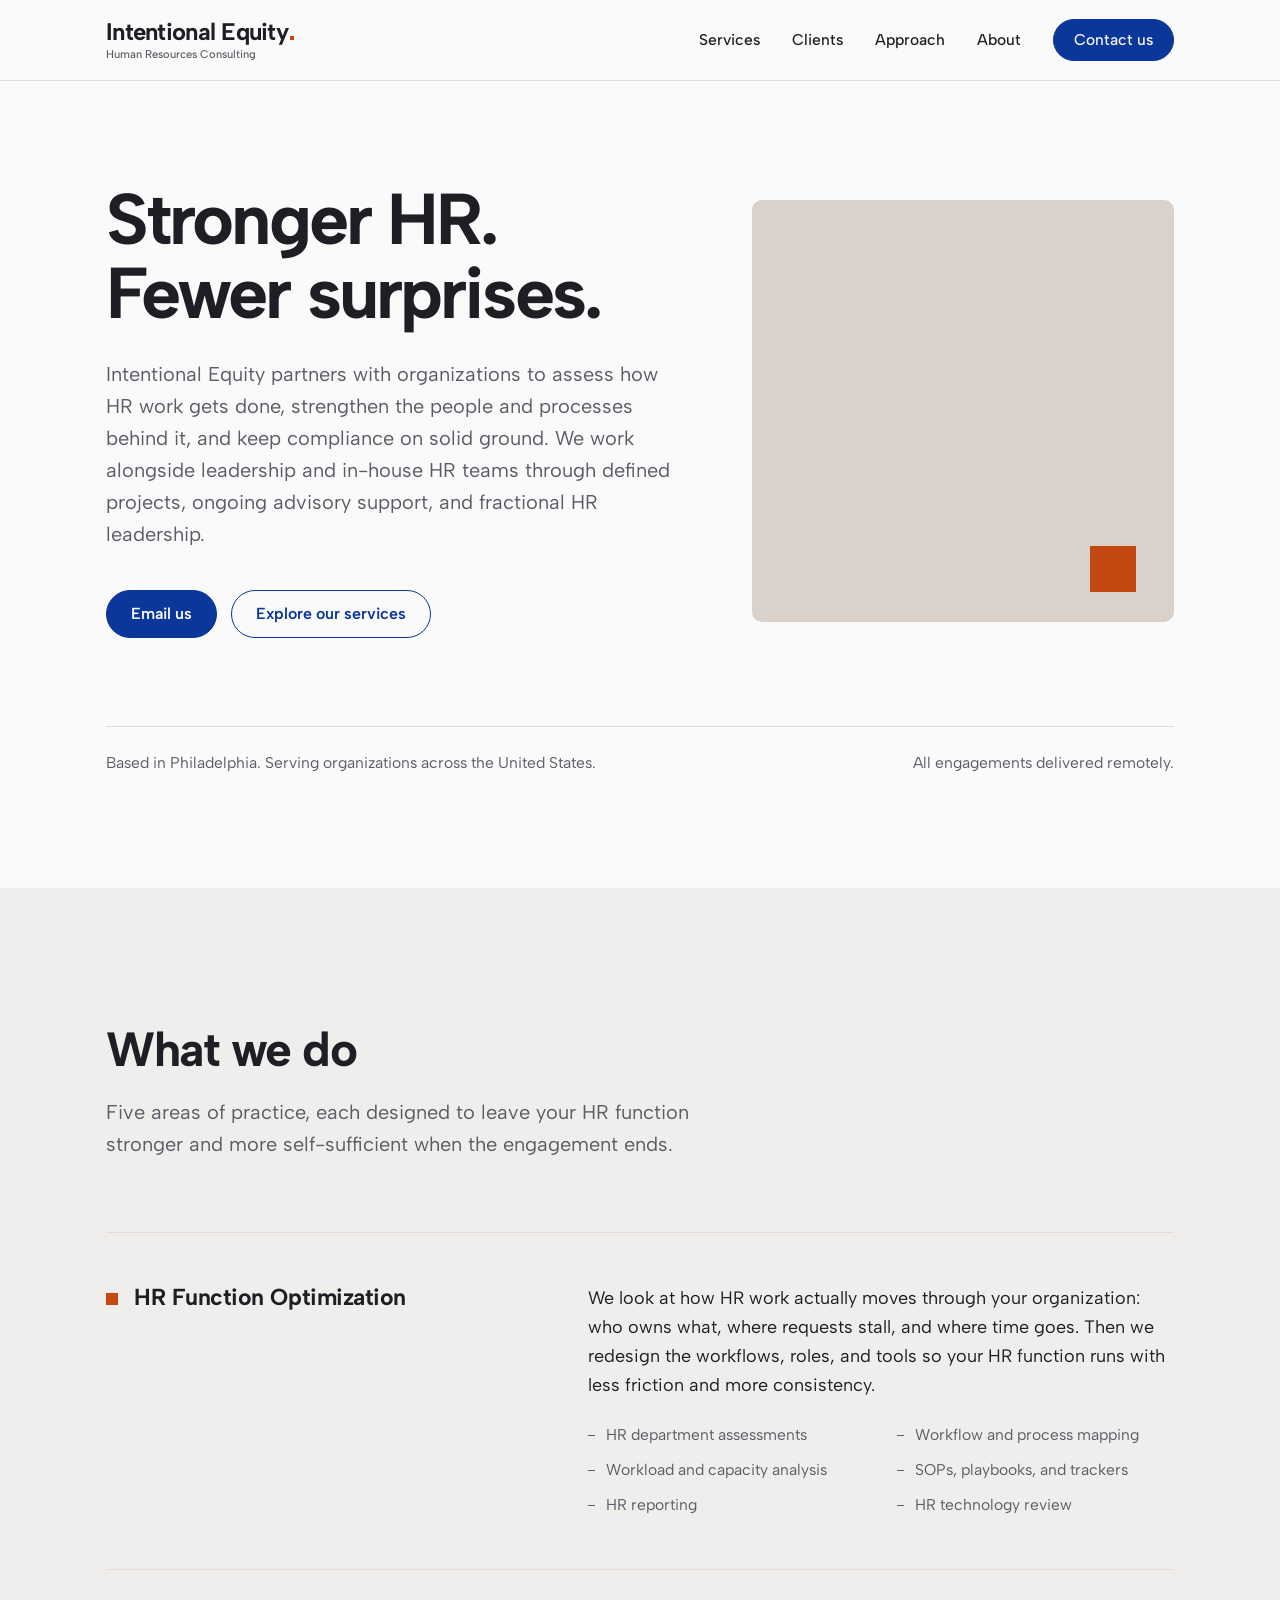
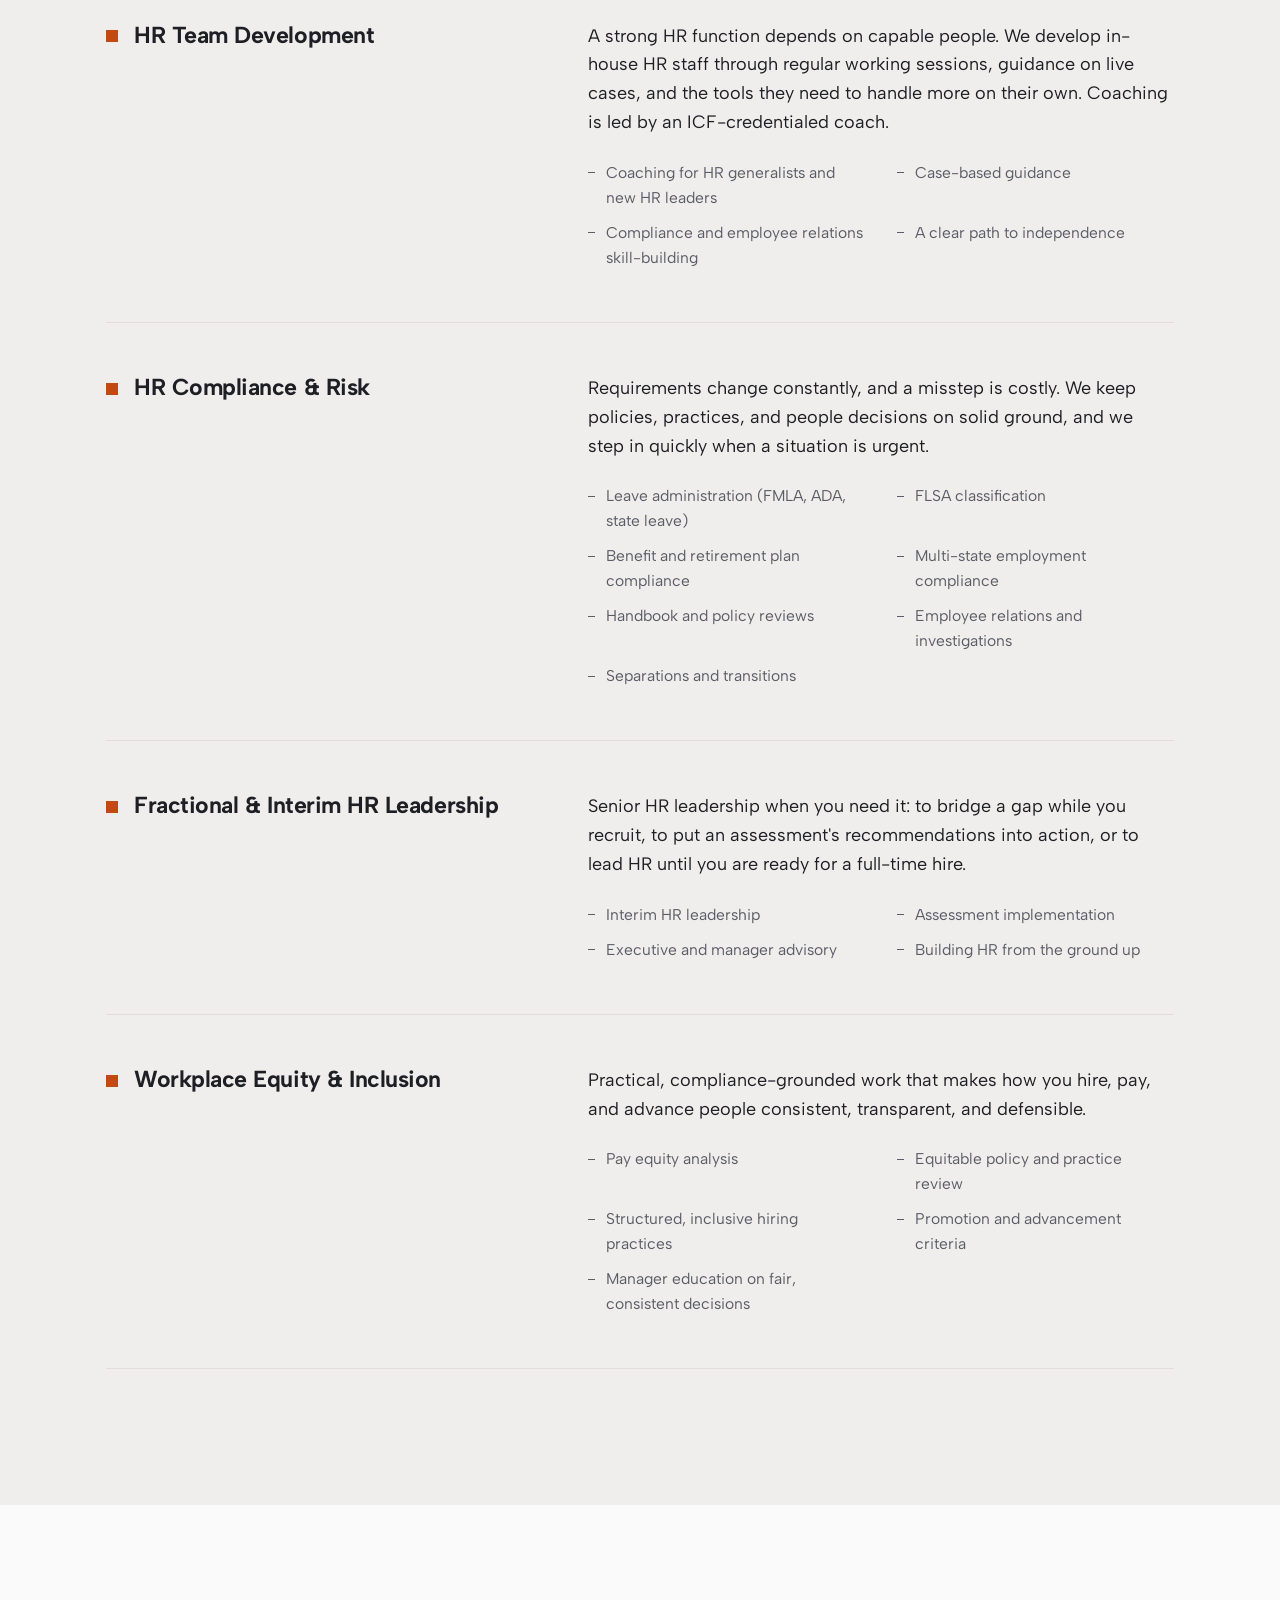
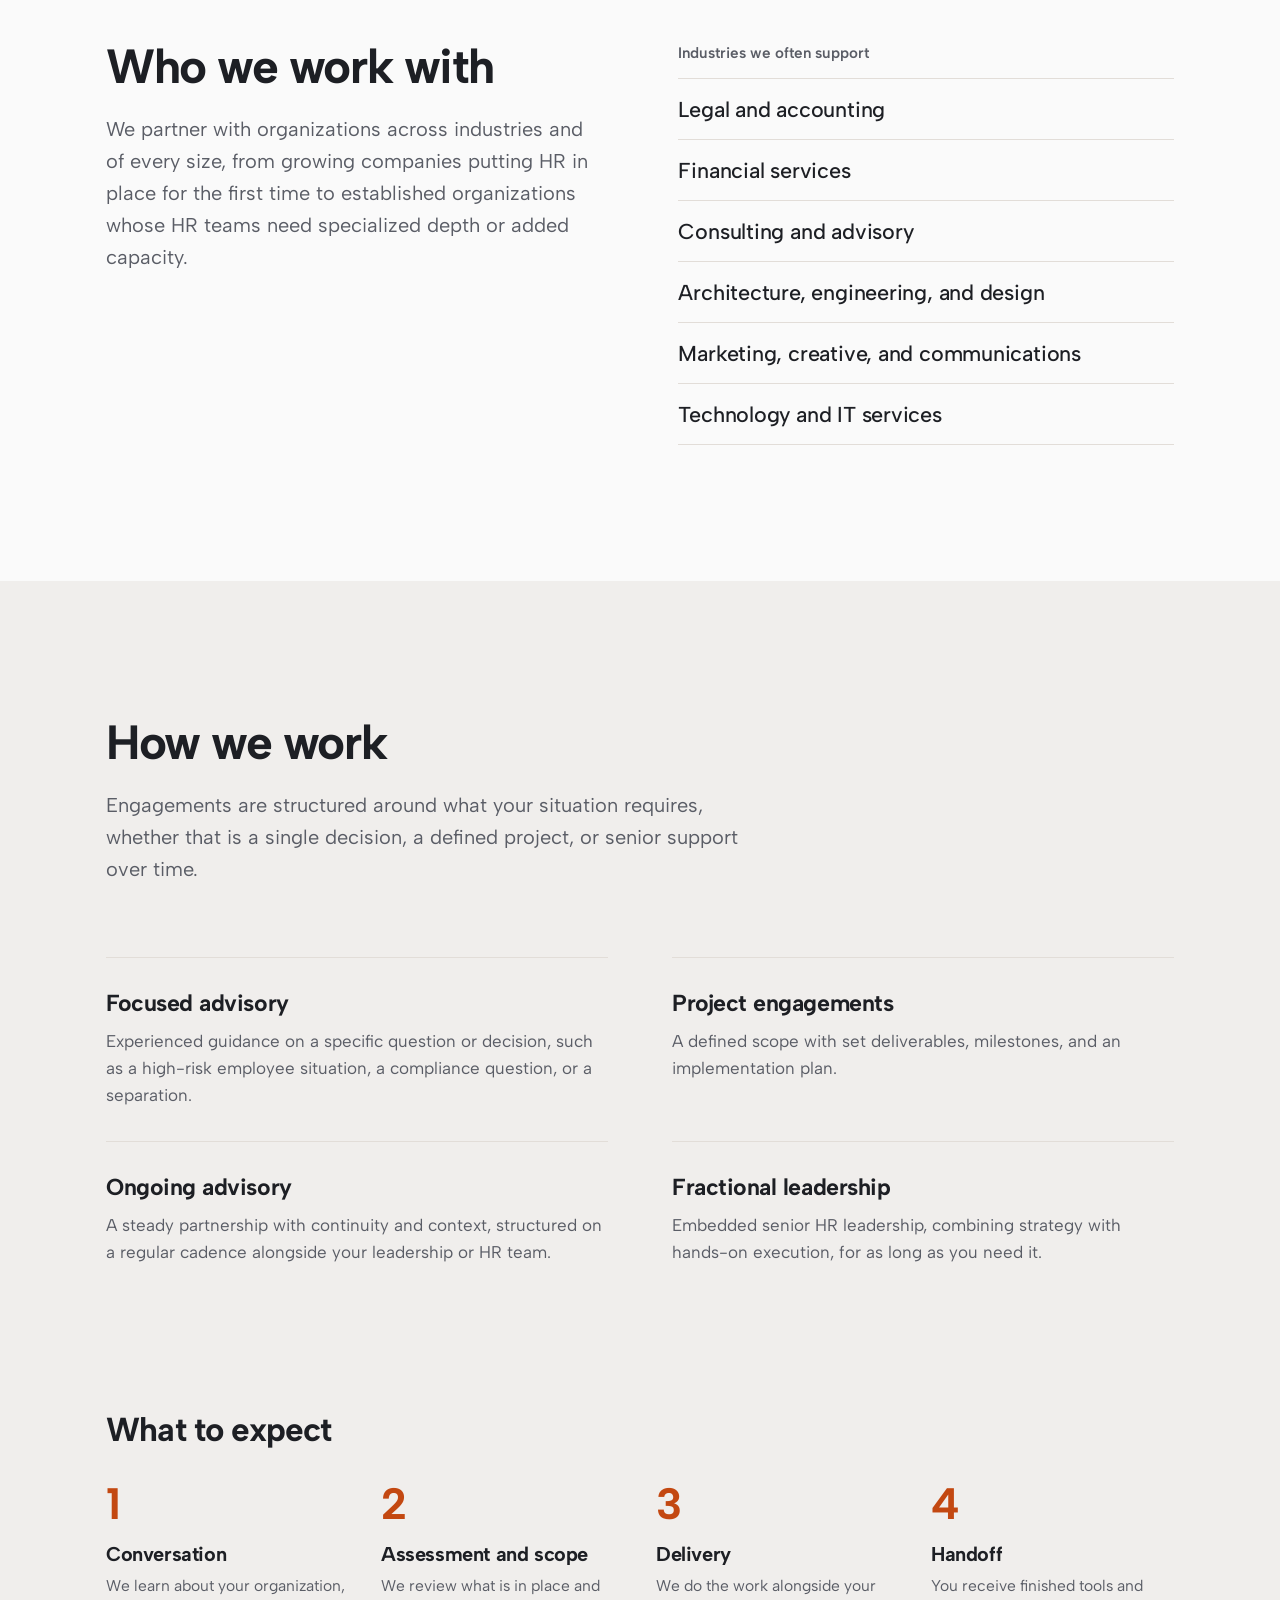
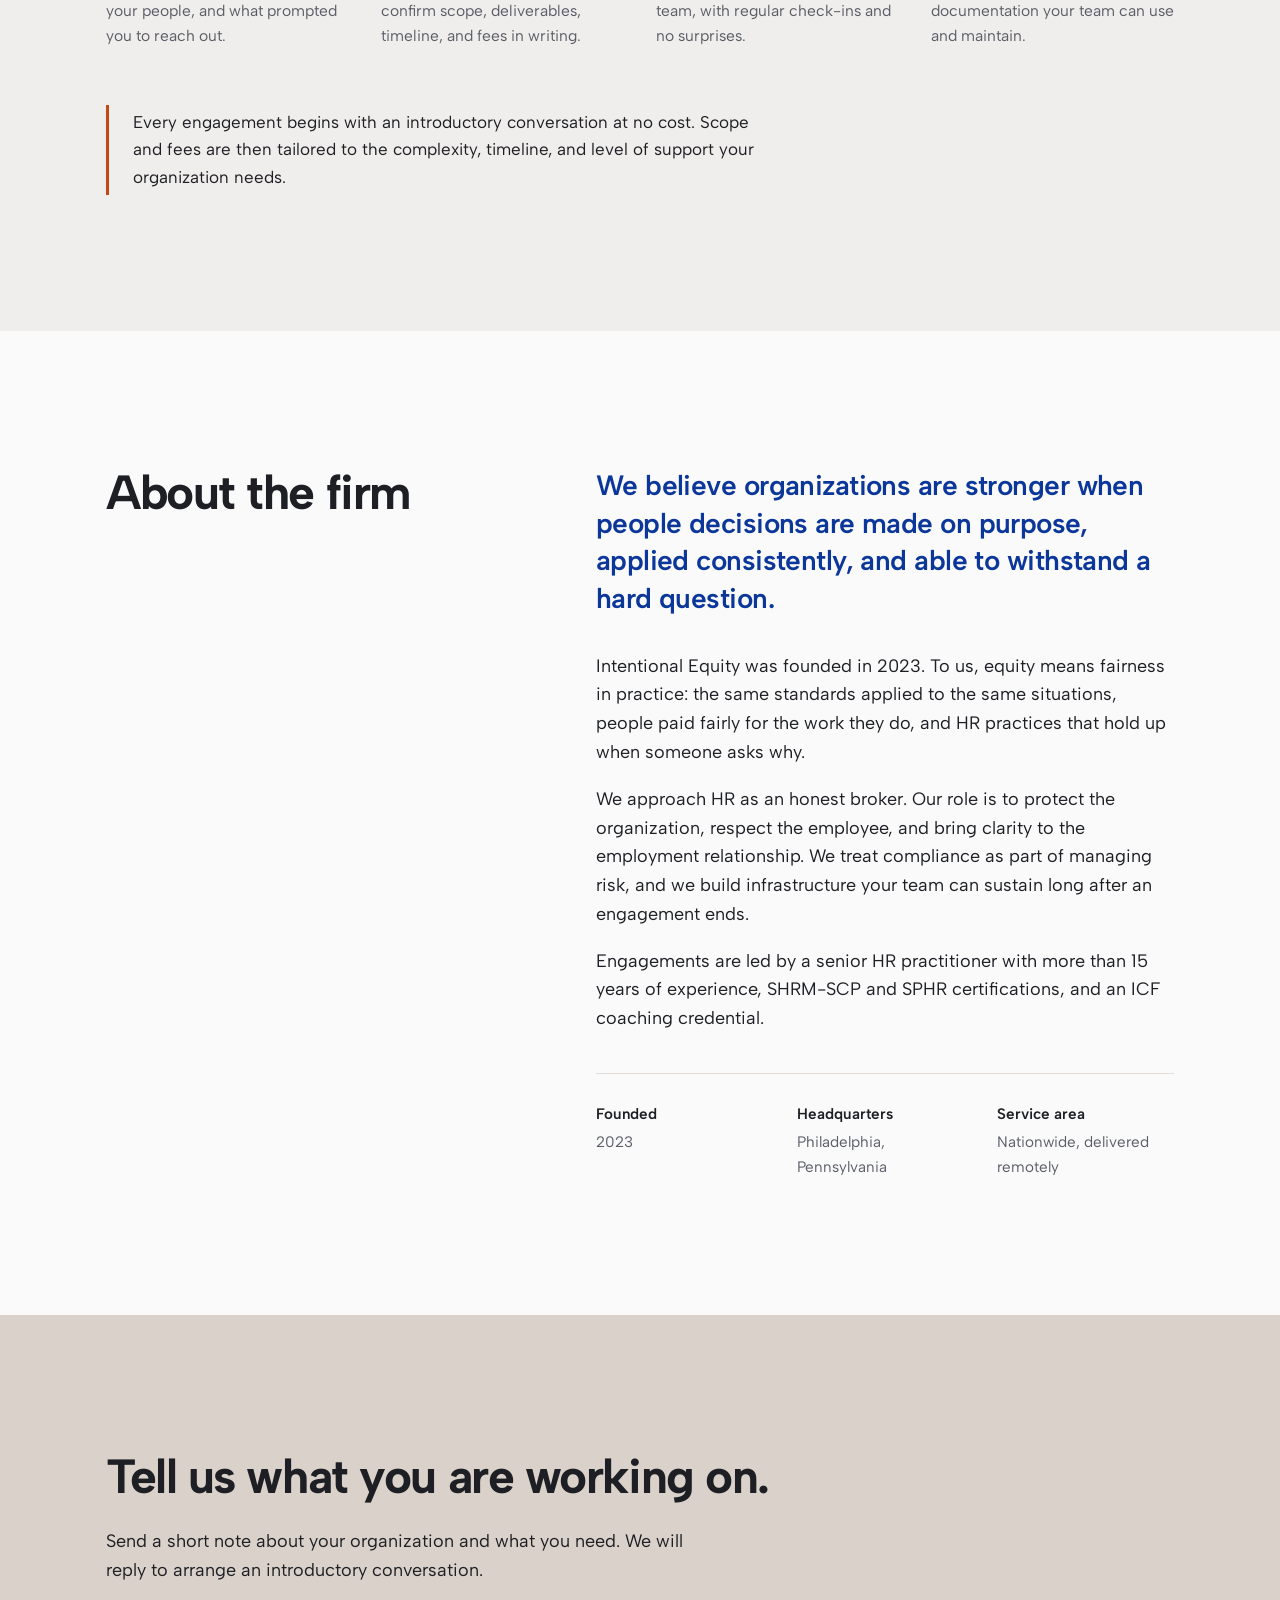
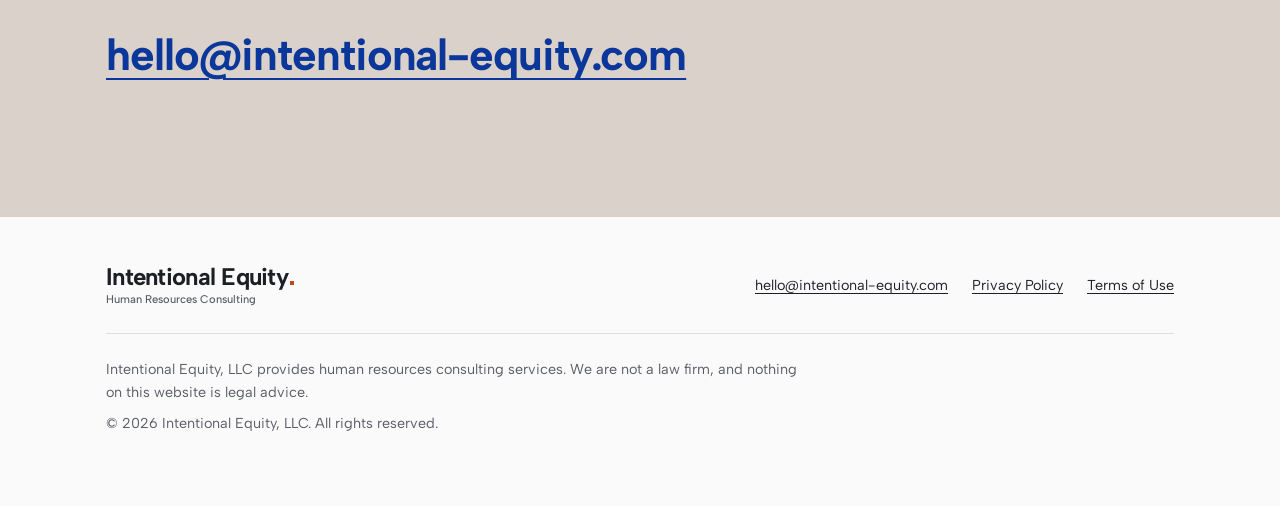
==== index.html @ 09c77143 "Launch Intentional Equity website Single-page site with Privacy Policy, Terms of Use, and 404 page. " ====
<!doctype html>
<html lang="en">
<head>
  <meta charset="utf-8">
  <meta name="viewport" content="width=device-width, initial-scale=1">
  <title>Intentional Equity | HR Operations, Compliance, and Fractional HR Leadership</title>
  <meta name="description" content="Intentional Equity is a boutique HR consultancy. We partner with organizations to strengthen how HR runs, develop in-house HR teams, keep compliance on solid ground, and provide fractional HR leadership.">
  <link rel="canonical" href="https://intentional-equity.com/">

  <meta property="og:type" content="website">
  <meta property="og:site_name" content="Intentional Equity">
  <meta property="og:title" content="Intentional Equity | Stronger HR. Fewer surprises.">
  <meta property="og:description" content="A boutique HR consultancy for HR function optimization, compliance, and fractional HR leadership.">
  <meta property="og:url" content="https://intentional-equity.com/">
  <meta property="og:image" content="https://intentional-equity.com/assets/og-image.png">
  <meta name="twitter:card" content="summary_large_image">

  <link rel="icon" href="assets/favicon.svg" type="image/svg+xml">
  <link rel="icon" href="assets/favicon-32.png" sizes="32x32" type="image/png">
  <link rel="apple-touch-icon" href="assets/apple-touch-icon.png">
  <meta name="theme-color" content="#FAFAFA">

  <link rel="preload" href="assets/fonts/albert-sans-latin-wght-normal.woff2" as="font" type="font/woff2" crossorigin>
  <link rel="stylesheet" href="assets/styles.css">

  <script type="application/ld+json">
  {
    "@context": "https://schema.org",
    "@type": "ProfessionalService",
    "name": "Intentional Equity, LLC",
    "url": "https://intentional-equity.com/",
    "logo": "https://intentional-equity.com/assets/logo/intentional-equity-logo.png",
    "email": "hello@intentional-equity.com",
    "description": "Boutique HR consultancy providing HR function optimization, HR team development, HR compliance, fractional HR leadership, and workplace equity services.",
    "foundingDate": "2023",
    "address": {
      "@type": "PostalAddress",
      "addressLocality": "Philadelphia",
      "addressRegion": "PA",
      "addressCountry": "US"
    },
    "areaServed": { "@type": "Country", "name": "United States" }
  }
  </script>
</head>
<body>
  <a class="skip" href="#main">Skip to content</a>

  <header class="site-header" id="top">
    <div class="wrap header-inner">
      <a class="logo" href="#top" aria-label="Intentional Equity, Human Resources Consulting, back to top">
        <span class="logo-name">Intentional Equity</span>
        <span class="logo-tag">Human Resources Consulting</span>
      </a>
      <nav class="site-nav" aria-label="Primary">
        <ul>
          <li><a href="#services">Services</a></li>
          <li><a href="#clients">Clients</a></li>
          <li><a href="#approach">Approach</a></li>
          <li><a href="#about">About</a></li>
          <li><a class="btn btn-primary" href="#contact">Contact us</a></li>
        </ul>
      </nav>
    </div>
  </header>

  <main id="main">

    <!-- Hero -->
    <section class="hero" aria-labelledby="hero-title">
      <div class="wrap">
        <div class="hero-grid">
          <div>
            <h1 id="hero-title"><span>Stronger HR.</span> <span>Fewer surprises.</span></h1>
            <p class="lede">Intentional Equity partners with organizations to assess how HR work gets done, strengthen the people and processes behind it, and keep compliance on solid ground. We work alongside leadership and in-house HR teams through defined projects, ongoing advisory support, and fractional HR leadership.</p>
            <div class="hero-actions">
              <a class="btn btn-primary" href="mailto:hello@intentional-equity.com?subject=Inquiry%20from%20intentional-equity.com">Email us</a>
              <a class="btn btn-ghost" href="#services">Explore our services</a>
            </div>
          </div>
          <div class="hero-visual" aria-hidden="true"></div>
        </div>
        <div class="hero-note">
          <p>Based in Philadelphia. Serving organizations across the United States.</p>
          <p>All engagements delivered remotely.</p>
        </div>
      </div>
    </section>

    <!-- Services -->
    <section class="services" id="services" aria-labelledby="services-title">
      <div class="wrap">
        <div class="section-head">
          <h2 id="services-title">What we do</h2>
          <p class="lede">Five areas of practice, each designed to leave your HR function stronger and more self-sufficient when the engagement ends.</p>
        </div>

        <article class="service" id="svc-optimization">
          <div class="service-title">
            <h3>HR Function Optimization</h3>
          </div>
          <div class="service-body">
            <p>We look at how HR work actually moves through your organization: who owns what, where requests stall, and where time goes. Then we redesign the workflows, roles, and tools so your HR function runs with less friction and more consistency.</p>
            <ul class="service-list">
              <li>HR department assessments</li>
              <li>Workflow and process mapping</li>
              <li>Workload and capacity analysis</li>
              <li>SOPs, playbooks, and trackers</li>
              <li>HR reporting</li>
              <li>HR technology review</li>
            </ul>
          </div>
        </article>

        <article class="service" id="svc-team">
          <div class="service-title">
            <h3>HR Team Development</h3>
          </div>
          <div class="service-body">
            <p>A strong HR function depends on capable people. We develop in-house HR staff through regular working sessions, guidance on live cases, and the tools they need to handle more on their own. Coaching is led by an ICF-credentialed coach.</p>
            <ul class="service-list">
              <li>Coaching for HR generalists and new HR leaders</li>
              <li>Case-based guidance</li>
              <li>Compliance and employee relations skill-building</li>
              <li>A clear path to independence</li>
            </ul>
          </div>
        </article>

        <article class="service" id="svc-compliance">
          <div class="service-title">
            <h3>HR Compliance &amp; Risk</h3>
          </div>
          <div class="service-body">
            <p>Requirements change constantly, and a misstep is costly. We keep policies, practices, and people decisions on solid ground, and we step in quickly when a situation is urgent.</p>
            <ul class="service-list">
              <li>Leave administration (FMLA, ADA, state leave)</li>
              <li>FLSA classification</li>
              <li>Benefit and retirement plan compliance</li>
              <li>Multi-state employment compliance</li>
              <li>Handbook and policy reviews</li>
              <li>Employee relations and investigations</li>
              <li>Separations and transitions</li>
            </ul>
          </div>
        </article>

        <article class="service" id="svc-fractional">
          <div class="service-title">
            <h3>Fractional &amp; Interim HR Leadership</h3>
          </div>
          <div class="service-body">
            <p>Senior HR leadership when you need it: to bridge a gap while you recruit, to put an assessment's recommendations into action, or to lead HR until you are ready for a full-time hire.</p>
            <ul class="service-list">
              <li>Interim HR leadership</li>
              <li>Assessment implementation</li>
              <li>Executive and manager advisory</li>
              <li>Building HR from the ground up</li>
            </ul>
          </div>
        </article>

        <article class="service" id="svc-equity">
          <div class="service-title">
            <h3>Workplace Equity &amp; Inclusion</h3>
          </div>
          <div class="service-body">
            <p>Practical, compliance-grounded work that makes how you hire, pay, and advance people consistent, transparent, and defensible.</p>
            <ul class="service-list">
              <li>Pay equity analysis</li>
              <li>Equitable policy and practice review</li>
              <li>Structured, inclusive hiring practices</li>
              <li>Promotion and advancement criteria</li>
              <li>Manager education on fair, consistent decisions</li>
            </ul>
          </div>
        </article>
      </div>
    </section>

    <!-- Clients -->
    <section class="clients" id="clients" aria-labelledby="clients-title">
      <div class="wrap clients-grid">
        <div class="section-head">
          <h2 id="clients-title">Who we work with</h2>
          <p class="lede">We partner with organizations across industries and of every size, from growing companies putting HR in place for the first time to established organizations whose HR teams need specialized depth or added capacity.</p>
        </div>
        <div>
          <p class="industry-label">Industries we often support</p>
          <ul class="industry-list">
            <li>Legal and accounting</li>
            <li>Financial services</li>
            <li>Consulting and advisory</li>
            <li>Architecture, engineering, and design</li>
            <li>Marketing, creative, and communications</li>
            <li>Technology and IT services</li>
          </ul>
        </div>
      </div>
    </section>

    <!-- Approach -->
    <section class="approach" id="approach" aria-labelledby="approach-title">
      <div class="wrap">
        <div class="section-head">
          <h2 id="approach-title">How we work</h2>
          <p class="lede">Engagements are structured around what your situation requires, whether that is a single decision, a defined project, or senior support over time.</p>
        </div>

        <div class="models">
          <div class="model">
            <h3>Focused advisory</h3>
            <p>Experienced guidance on a specific question or decision, such as a high-risk employee situation, a compliance question, or a separation.</p>
          </div>
          <div class="model">
            <h3>Project engagements</h3>
            <p>A defined scope with set deliverables, milestones, and an implementation plan.</p>
          </div>
          <div class="model">
            <h3>Ongoing advisory</h3>
            <p>A steady partnership with continuity and context, structured on a regular cadence alongside your leadership or HR team.</p>
          </div>
          <div class="model">
            <h3>Fractional leadership</h3>
            <p>Embedded senior HR leadership, combining strategy with hands-on execution, for as long as you need it.</p>
          </div>
        </div>

        <h3 class="process-head">What to expect</h3>
        <ol class="process">
          <li>
            <h3>Conversation</h3>
            <p>We learn about your organization, your people, and what prompted you to reach out.</p>
          </li>
          <li>
            <h3>Assessment and scope</h3>
            <p>We review what is in place and confirm scope, deliverables, timeline, and fees in writing.</p>
          </li>
          <li>
            <h3>Delivery</h3>
            <p>We do the work alongside your team, with regular check-ins and no surprises.</p>
          </li>
          <li>
            <h3>Handoff</h3>
            <p>You receive finished tools and documentation your team can use and maintain.</p>
          </li>
        </ol>

        <div class="fees">
          <p>Every engagement begins with an introductory conversation at no cost. Scope and fees are then tailored to the complexity, timeline, and level of support your organization needs.</p>
        </div>
      </div>
    </section>

    <!-- About -->
    <section class="about" id="about" aria-labelledby="about-title">
      <div class="wrap about-grid">
        <h2 id="about-title">About the firm</h2>
        <div class="about-body">
          <p class="pull">We believe organizations are stronger when people decisions are made on purpose, applied consistently, and able to withstand a hard question.</p>
          <p>Intentional Equity was founded in 2023. To us, equity means fairness in practice: the same standards applied to the same situations, people paid fairly for the work they do, and HR practices that hold up when someone asks why.</p>
          <p>We approach HR as an honest broker. Our role is to protect the organization, respect the employee, and bring clarity to the employment relationship. We treat compliance as part of managing risk, and we build infrastructure your team can sustain long after an engagement ends.</p>
          <p>Engagements are led by a senior HR practitioner with more than 15 years of experience, SHRM-SCP and SPHR certifications, and an ICF coaching credential.</p>
          <dl class="about-facts">
            <div>
              <dt>Founded</dt>
              <dd>2023</dd>
            </div>
            <div>
              <dt>Headquarters</dt>
              <dd>Philadelphia, Pennsylvania</dd>
            </div>
            <div>
              <dt>Service area</dt>
              <dd>Nationwide, delivered remotely</dd>
            </div>
          </dl>
        </div>
      </div>
    </section>

    <!-- Contact -->
    <section class="contact" id="contact" aria-labelledby="contact-title">
      <div class="wrap">
        <h2 id="contact-title">Tell us what you are working on.</h2>
        <p>Send a short note about your organization and what you need. We will reply to arrange an introductory conversation.</p>
        <a class="contact-email" href="mailto:hello@intentional-equity.com?subject=Inquiry%20from%20intentional-equity.com">hello@intentional-equity.com</a>
      </div>
    </section>

  </main>

  <footer class="site-footer">
    <div class="wrap">
      <div class="footer-top">
        <a class="logo" href="#top" aria-label="Intentional Equity, back to top">
          <span class="logo-name">Intentional Equity</span>
          <span class="logo-tag">Human Resources Consulting</span>
        </a>
        <ul class="footer-links">
          <li><a href="mailto:hello@intentional-equity.com">hello@intentional-equity.com</a></li>
          <li><a href="privacy.html">Privacy Policy</a></li>
          <li><a href="terms.html">Terms of Use</a></li>
        </ul>
      </div>
      <p class="disclaimer">Intentional Equity, LLC provides human resources consulting services. We are not a law firm, and nothing on this website is legal advice.</p>
      <p>&copy; <span data-year>2026</span> Intentional Equity, LLC. All rights reserved.</p>
    </div>
  </footer>

  <script>
    (function () {
      var y = document.querySelector('[data-year]');
      if (y) { y.textContent = new Date().getFullYear(); }
    })();
  </script>
</body>
</html>
---- assets/styles.css ----
/* Intentional Equity, LLC | Site styles
   Palette: Gallery Blue #0B369A, Burnt Terracotta #C34811, Stone Linen #D9D1CA on #FAFAFA */

@font-face {
  font-family: "Albert Sans";
  src: url("fonts/albert-sans-latin-wght-normal.woff2") format("woff2-variations");
  font-weight: 100 900;
  font-style: normal;
  font-display: swap;
}

:root {
  color-scheme: light;

  /* Brand */
  --blue: #0B369A;
  --blue-deep: #082A78;
  --terracotta: #C34811;
  --stone: #D9D1CA;

  /* Neutrals */
  --bg: #FAFAFA;
  --bg-tint: #F0EEEC;
  --ink: #1D1F24;
  --ink-soft: #5A5D66;
  --rule: #E2DDD8;

  --sans: "Albert Sans", "Segoe UI", system-ui, sans-serif;

  --wrap: 1180px;
  --gutter: clamp(20px, 5vw, 56px);
  --header-h: 80px;
}

*, *::before, *::after { box-sizing: border-box; }

html {
  scroll-behavior: smooth;
  scroll-padding-top: var(--header-h);
  -webkit-text-size-adjust: 100%;
}
@media (prefers-reduced-motion: reduce) {
  html { scroll-behavior: auto; }
}

body {
  margin: 0;
  background: var(--bg);
  color: var(--ink);
  font-family: var(--sans);
  font-size: 1.0625rem;
  line-height: 1.6;
  font-weight: 400;
  -webkit-font-smoothing: antialiased;
}

img, svg { display: block; max-width: 100%; }

a { color: var(--blue); text-underline-offset: 3px; text-decoration-thickness: 1px; }
a:hover { text-decoration-thickness: 2px; }

:focus-visible {
  outline: 2px solid var(--blue);
  outline-offset: 3px;
  border-radius: 2px;
}

.wrap {
  width: 100%;
  max-width: var(--wrap);
  margin: 0 auto;
  padding: 0 var(--gutter);
}

.skip {
  position: absolute;
  left: -9999px;
  top: 0;
  background: var(--blue);
  color: var(--bg);
  padding: 10px 16px;
  z-index: 100;
}
.skip:focus { left: 16px; top: 12px; }

/* ---------- Type ---------- */

h1, h2, h3 {
  font-family: var(--sans);
  font-weight: 700;
  color: var(--ink);
  margin: 0;
}
h1 {
  font-size: clamp(2.6rem, 6vw, 4.5rem);
  line-height: 1.02;
  letter-spacing: -0.04em;
}
h2 {
  font-size: clamp(2rem, 4vw, 3rem);
  line-height: 1.08;
  letter-spacing: -0.03em;
}
h3 {
  font-size: 1.45rem;
  line-height: 1.2;
  letter-spacing: -0.02em;
}
p { margin: 0 0 1em; }

.lede {
  font-size: clamp(1.125rem, 1.6vw, 1.25rem);
  line-height: 1.6;
  color: var(--ink-soft);
  max-width: 36em;
}

/* ---------- Logo ---------- */

.logo {
  display: inline-flex;
  flex-direction: column;
  gap: 5px;
  color: var(--ink);
  text-decoration: none;
  line-height: 1;
}
.logo:hover { text-decoration: none; }
.logo-name {
  font-size: 1.5rem;
  font-weight: 700;
  letter-spacing: -0.03em;
  white-space: nowrap;
}
.logo-name::after {
  content: "";
  display: inline-block;
  width: 0.17em;
  height: 0.17em;
  margin-left: 0.07em;
  background: var(--terracotta);
}
.logo-tag {
  font-size: 0.7rem;
  font-weight: 500;
  color: var(--ink-soft);
  white-space: nowrap;
}

/* ---------- Header ---------- */

.site-header {
  position: sticky;
  top: 0;
  z-index: 50;
  background: rgba(250, 250, 250, 0.94);
  -webkit-backdrop-filter: saturate(1.2) blur(8px);
  backdrop-filter: saturate(1.2) blur(8px);
  border-bottom: 1px solid var(--rule);
}

.header-inner {
  display: flex;
  align-items: center;
  justify-content: space-between;
  gap: 24px;
  min-height: var(--header-h);
}

.site-nav ul {
  display: flex;
  align-items: center;
  gap: 32px;
  list-style: none;
  margin: 0;
  padding: 0;
}
.site-nav a {
  color: var(--ink);
  text-decoration: none;
  font-size: 0.975rem;
  font-weight: 500;
}
.site-nav a:hover { color: var(--blue); text-decoration: underline; }

/* ---------- Buttons ---------- */

.btn {
  display: inline-flex;
  align-items: center;
  justify-content: center;
  min-height: 48px;
  padding: 0 24px;
  font-family: var(--sans);
  font-size: 1rem;
  font-weight: 600;
  text-decoration: none;
  border-radius: 999px;
  border: 1px solid var(--blue);
  transition: background-color .15s ease, color .15s ease;
}
.btn-primary { background: var(--blue); color: var(--bg); }
.btn-primary:hover { background: var(--blue-deep); border-color: var(--blue-deep); text-decoration: none; }
.btn-ghost { background: transparent; color: var(--blue); }
.btn-ghost:hover { background: var(--blue); color: var(--bg); text-decoration: none; }
.site-nav .btn { min-height: 42px; padding: 0 20px; color: var(--bg); }
.site-nav .btn:hover { color: var(--bg); text-decoration: none; }

/* ---------- Sections ---------- */

section { padding: clamp(80px, 11vw, 136px) 0; }
.section-head { max-width: 40rem; margin-bottom: clamp(48px, 6vw, 72px); }
.section-head h2 { margin-bottom: 20px; }

/* ---------- Hero ---------- */

.hero { padding-top: clamp(56px, 8vw, 104px); padding-bottom: clamp(72px, 9vw, 112px); }

.hero-grid {
  display: grid;
  grid-template-columns: minmax(0, 1.35fr) minmax(0, 1fr);
  gap: clamp(40px, 6vw, 96px);
  align-items: center;
}
.hero h1 { margin-bottom: 28px; }
.hero h1 span { display: block; }
.hero .lede { margin-bottom: 40px; }
.hero-actions { display: flex; flex-wrap: wrap; gap: 14px; }

.hero-visual {
  position: relative;
  aspect-ratio: 1 / 1;
  background: var(--stone);
  border-radius: 10px;
}
.hero-visual::after {
  content: "";
  position: absolute;
  right: 9%;
  bottom: 7%;
  width: 11%;
  aspect-ratio: 1;
  background: var(--terracotta);
}

.hero-note {
  margin-top: clamp(56px, 7vw, 88px);
  padding-top: 24px;
  border-top: 1px solid var(--rule);
  display: flex;
  flex-wrap: wrap;
  justify-content: space-between;
  gap: 8px 32px;
  color: var(--ink-soft);
  font-size: 0.975rem;
}
.hero-note p { margin: 0; }

/* ---------- Services ---------- */

.services { background: var(--bg-tint); }

.service {
  display: grid;
  grid-template-columns: minmax(0, 5fr) minmax(0, 7fr);
  gap: 24px clamp(32px, 5vw, 80px);
  padding: clamp(36px, 4vw, 52px) 0;
  border-top: 1px solid var(--rule);
}
.service:last-child { border-bottom: 1px solid var(--rule); }

.service-title {
  display: flex;
  align-items: flex-start;
  gap: 16px;
}
.service-title::before {
  content: "";
  width: 12px;
  height: 12px;
  margin-top: 0.55rem;
  flex-shrink: 0;
  background: var(--terracotta);
}
.service-body > p {
  font-size: 1.125rem;
  margin-bottom: 24px;
  max-width: 34em;
}
.service-list {
  list-style: none;
  margin: 0;
  padding: 0;
  display: grid;
  grid-template-columns: 1fr 1fr;
  gap: 10px 32px;
  font-size: 0.975rem;
  color: var(--ink-soft);
}
.service-list li {
  padding-left: 18px;
  position: relative;
}
.service-list li::before {
  content: "";
  position: absolute;
  left: 0;
  top: 0.75em;
  width: 7px;
  height: 1px;
  background: var(--ink-soft);
}

/* ---------- Clients ---------- */

.clients-grid {
  display: grid;
  grid-template-columns: minmax(0, 1fr) minmax(0, 1fr);
  gap: clamp(40px, 6vw, 96px);
  align-items: start;
}
.clients-grid .section-head { margin-bottom: 0; }
.industry-label {
  font-size: 0.95rem;
  font-weight: 600;
  color: var(--ink-soft);
  margin-bottom: 12px;
}
.industry-list {
  list-style: none;
  margin: 0;
  padding: 0;
  border-top: 1px solid var(--rule);
}
.industry-list li {
  font-size: clamp(1.15rem, 1.8vw, 1.35rem);
  font-weight: 500;
  letter-spacing: -0.01em;
  line-height: 1.3;
  padding: 16px 0;
  border-bottom: 1px solid var(--rule);
}

/* ---------- Approach ---------- */

.approach { background: var(--bg-tint); }

.models {
  display: grid;
  grid-template-columns: repeat(2, minmax(0, 1fr));
  gap: 0 clamp(32px, 5vw, 80px);
  margin-bottom: clamp(72px, 9vw, 112px);
}
.model {
  padding: 32px 0;
  border-top: 1px solid var(--rule);
}
.model h3 { margin-bottom: 10px; }
.model p { margin: 0; color: var(--ink-soft); max-width: 30em; }

.process-head {
  font-size: clamp(1.6rem, 2.6vw, 2.1rem);
  letter-spacing: -0.025em;
  margin-bottom: 32px;
}
.process {
  list-style: none;
  counter-reset: step;
  margin: 0 0 56px;
  padding: 0;
  display: grid;
  grid-template-columns: repeat(4, minmax(0, 1fr));
  gap: 32px;
}
.process li { counter-increment: step; }
.process li::before {
  content: counter(step);
  display: block;
  font-size: 2.75rem;
  font-weight: 700;
  letter-spacing: -0.03em;
  line-height: 1;
  color: var(--terracotta);
  margin-bottom: 16px;
}
.process h3 { font-size: 1.25rem; margin-bottom: 8px; }
.process p { margin: 0; color: var(--ink-soft); font-size: 0.975rem; }

.fees {
  border-left: 3px solid var(--terracotta);
  padding: 4px 0 4px 24px;
  max-width: 42rem;
}
.fees p { margin: 0; }

/* ---------- About ---------- */

.about-grid {
  display: grid;
  grid-template-columns: minmax(0, 5fr) minmax(0, 7fr);
  gap: clamp(40px, 6vw, 96px);
}
.about-body p { font-size: 1.125rem; max-width: 34em; }
.about-body .pull {
  font-size: clamp(1.4rem, 2.2vw, 1.75rem);
  font-weight: 600;
  letter-spacing: -0.02em;
  line-height: 1.35;
  color: var(--blue);
  margin-bottom: 1.2em;
}
.about-facts {
  margin: 40px 0 0;
  padding: 28px 0 0;
  display: grid;
  grid-template-columns: repeat(3, minmax(0, 1fr));
  gap: 24px;
  border-top: 1px solid var(--rule);
}
.about-facts div { margin: 0; }
.about-facts dt { font-weight: 600; font-size: 0.95rem; margin-bottom: 4px; }
.about-facts dd { margin: 0; color: var(--ink-soft); font-size: 0.95rem; }

/* ---------- Contact ---------- */

.contact { background: var(--stone); }
.contact h2 { margin-bottom: 24px; max-width: 14em; }
.contact p { max-width: 34em; font-size: 1.125rem; }
.contact-email {
  display: inline-block;
  margin-top: 28px;
  font-size: clamp(1.5rem, 4.4vw, 2.75rem);
  font-weight: 700;
  letter-spacing: -0.025em;
  line-height: 1.15;
  color: var(--blue);
  text-decoration: underline;
  text-decoration-thickness: 2px;
  text-underline-offset: 8px;
  word-break: break-word;
}
.contact-email:hover { text-decoration-thickness: 3px; }

/* ---------- Footer ---------- */

.site-footer {
  padding: 48px 0 56px;
  font-size: 0.9rem;
  color: var(--ink-soft);
}
.footer-top {
  display: flex;
  flex-wrap: wrap;
  justify-content: space-between;
  align-items: center;
  gap: 20px;
  padding-bottom: 28px;
  border-bottom: 1px solid var(--rule);
  margin-bottom: 24px;
}
.footer-links {
  display: flex;
  flex-wrap: wrap;
  gap: 24px;
  list-style: none;
  margin: 0;
  padding: 0;
}
.footer-links a { color: var(--ink); }
.disclaimer { max-width: 48em; margin: 0 0 8px; }

/* ---------- Legal pages ---------- */

.legal { padding: clamp(48px, 7vw, 96px) 0 clamp(80px, 10vw, 120px); }
.legal .wrap { max-width: 820px; }
.legal h1 { font-size: clamp(2.4rem, 5vw, 3.4rem); margin-bottom: 12px; }
.legal .effective { color: var(--ink-soft); margin-bottom: 48px; }
.legal h2 { font-size: 1.5rem; margin: 48px 0 14px; }
.legal p, .legal li { max-width: 40em; }
.legal ul { padding-left: 1.2em; margin: 0 0 1em; }
.legal li { margin-bottom: 6px; }
.back { display: inline-block; margin-bottom: 32px; }

/* ---------- Responsive ---------- */

@media (max-width: 980px) {
  .site-nav li:not(:last-child) { display: none; }
  .hero-grid { grid-template-columns: 1fr; }
  .hero-visual { aspect-ratio: 16 / 7; }
  .service, .clients-grid, .about-grid { grid-template-columns: 1fr; }
  .process { grid-template-columns: repeat(2, minmax(0, 1fr)); gap: 40px 32px; }
}

@media (max-width: 640px) {
  :root { --header-h: 68px; }
  body { font-size: 1rem; }
  .logo-name { font-size: 1.2rem; }
  .logo-tag { font-size: 0.65rem; }
  .site-nav .btn { min-height: 40px; padding: 0 16px; font-size: 0.9rem; }
  .hero-actions .btn { flex: 1 1 100%; }
  .service-list { grid-template-columns: 1fr; }
  .models { grid-template-columns: 1fr; }
  .process { grid-template-columns: 1fr; gap: 32px; }
  .about-facts { grid-template-columns: 1fr; gap: 16px; }
  .hero-note { flex-direction: column; }
}

@media print {
  .site-header, .hero-visual { display: none; }
}
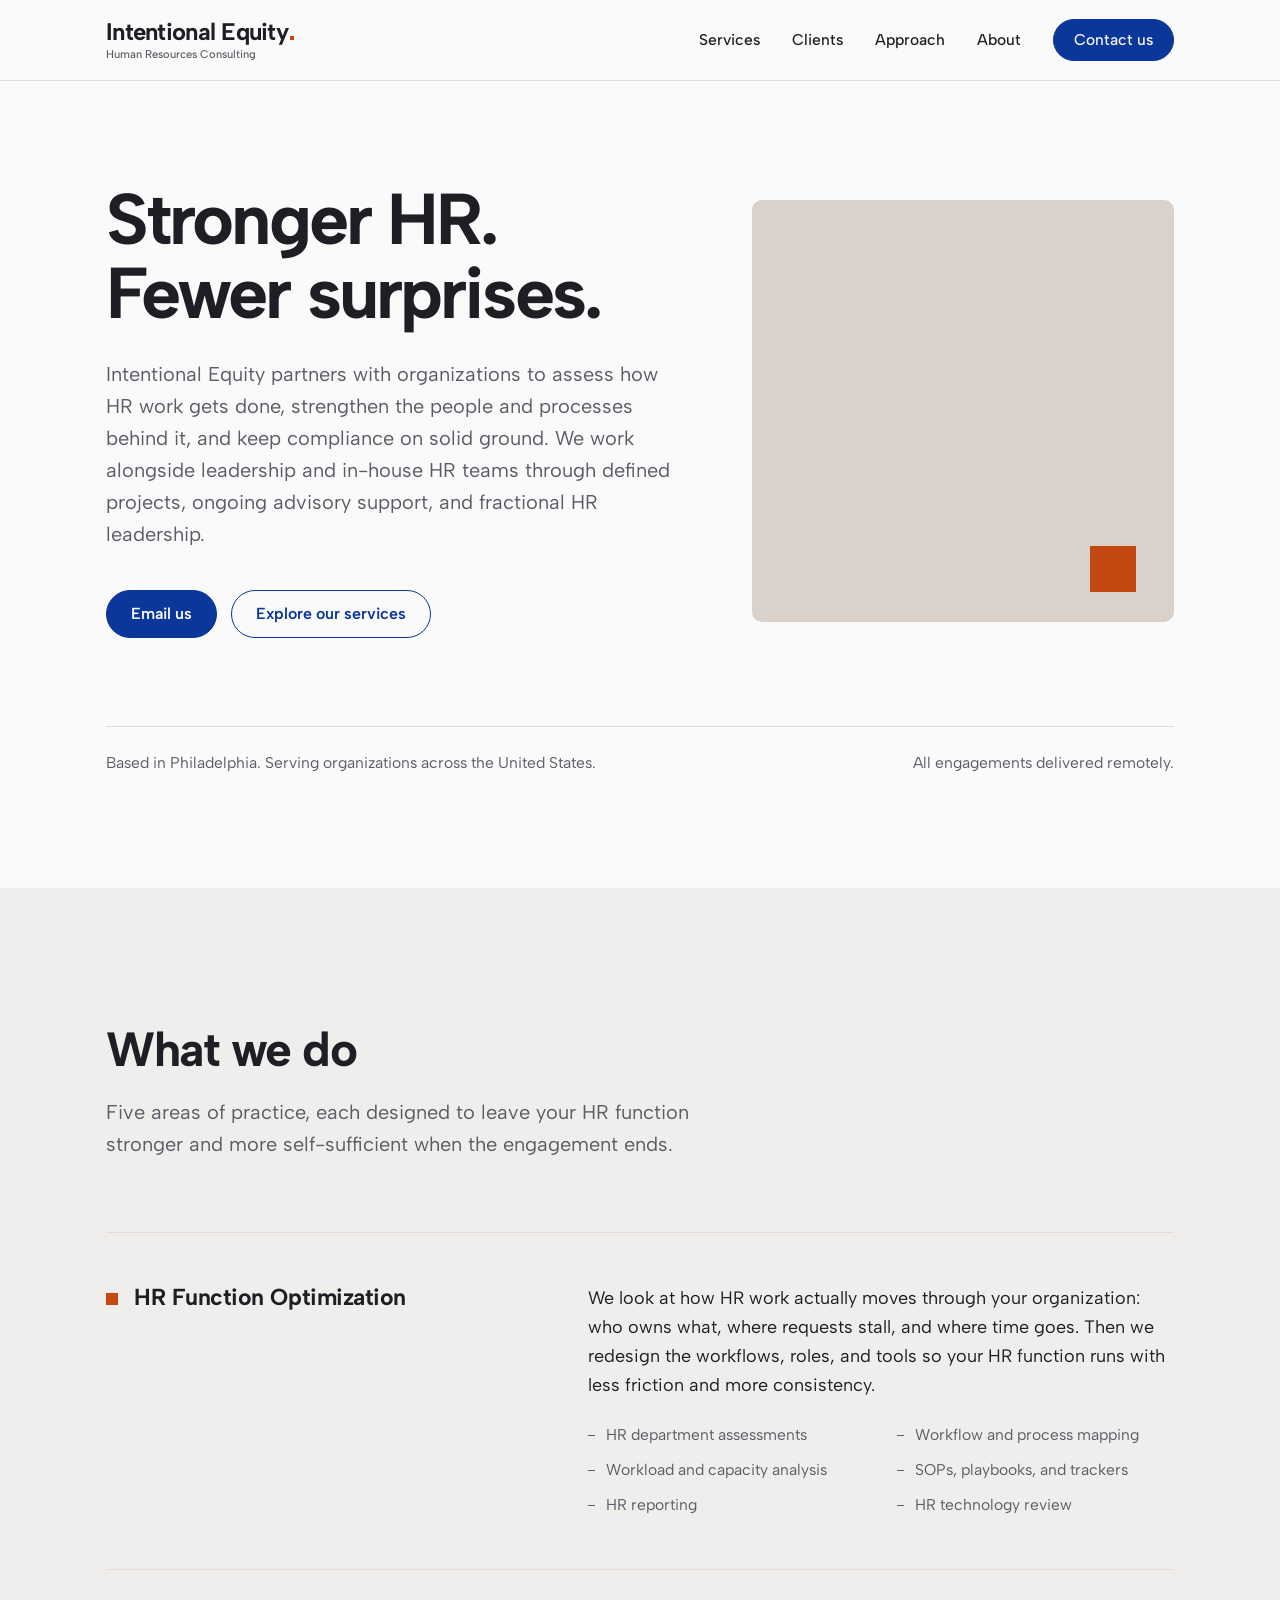
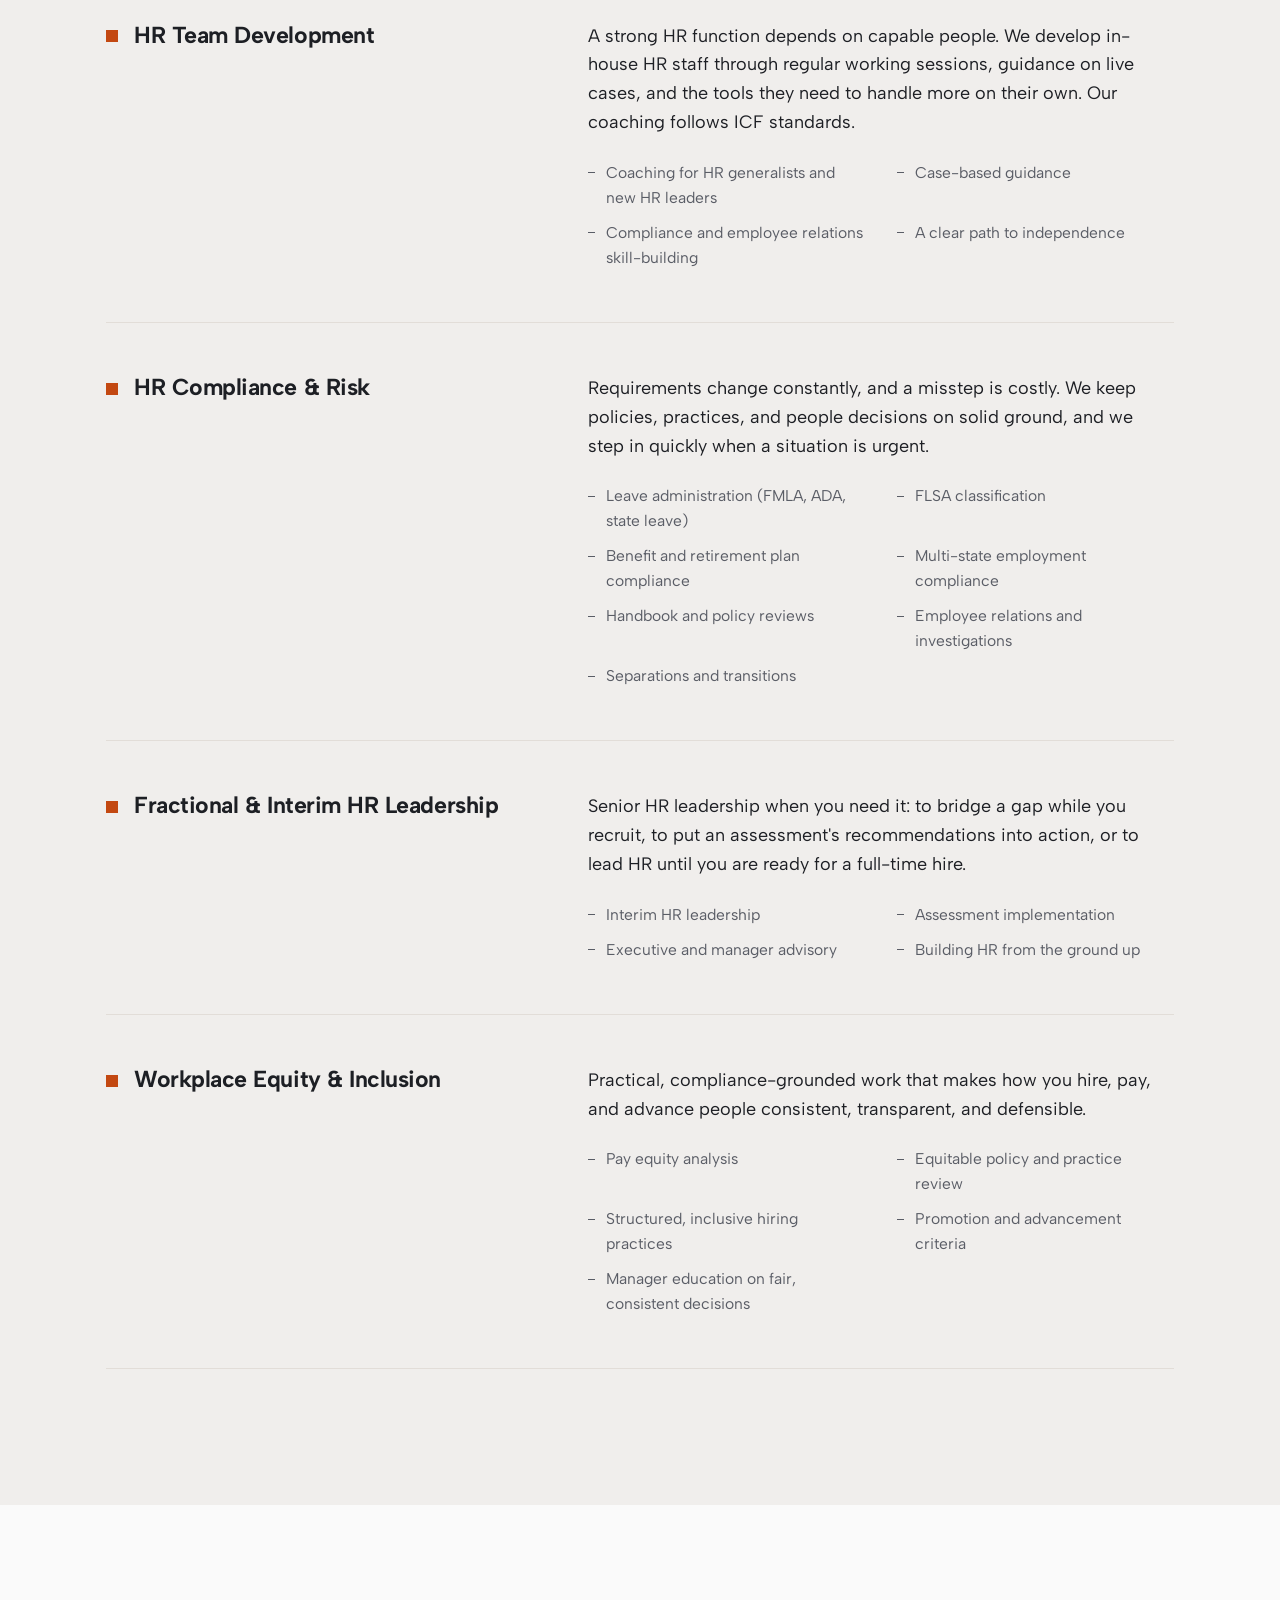
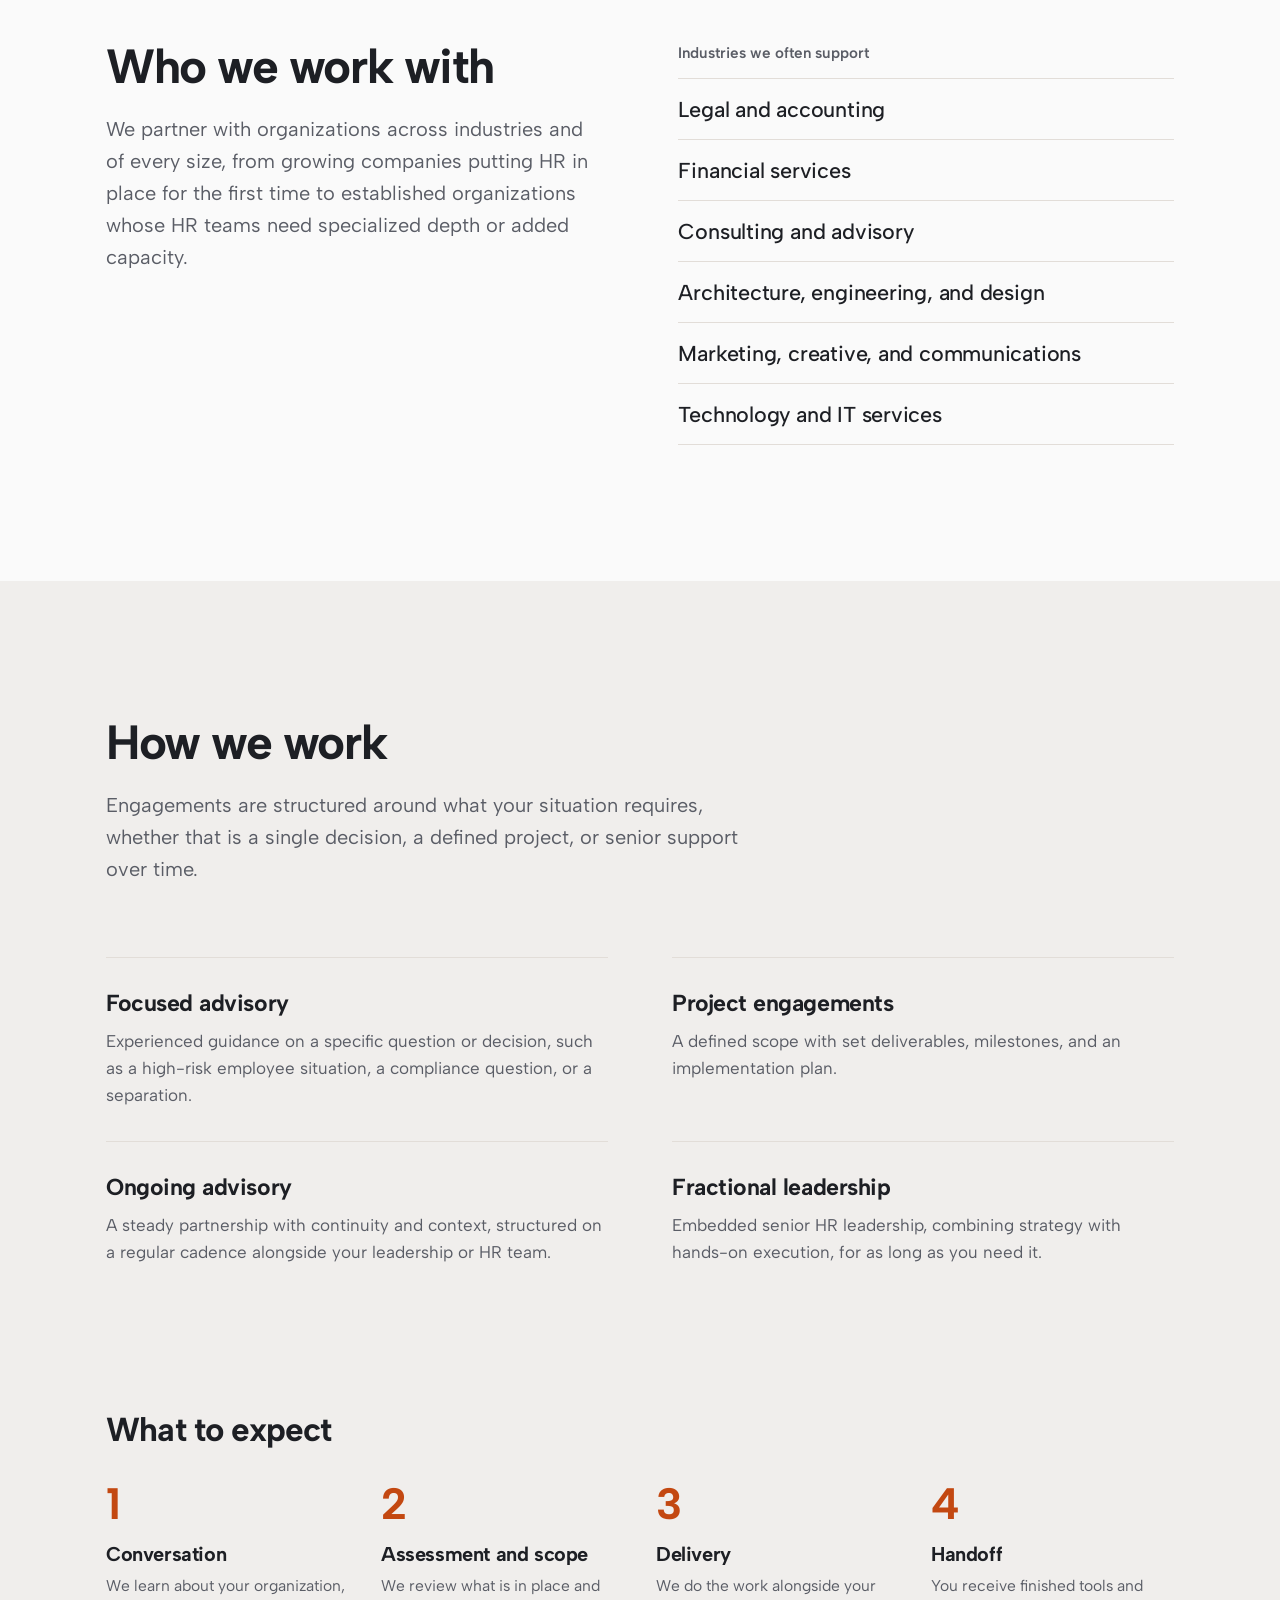
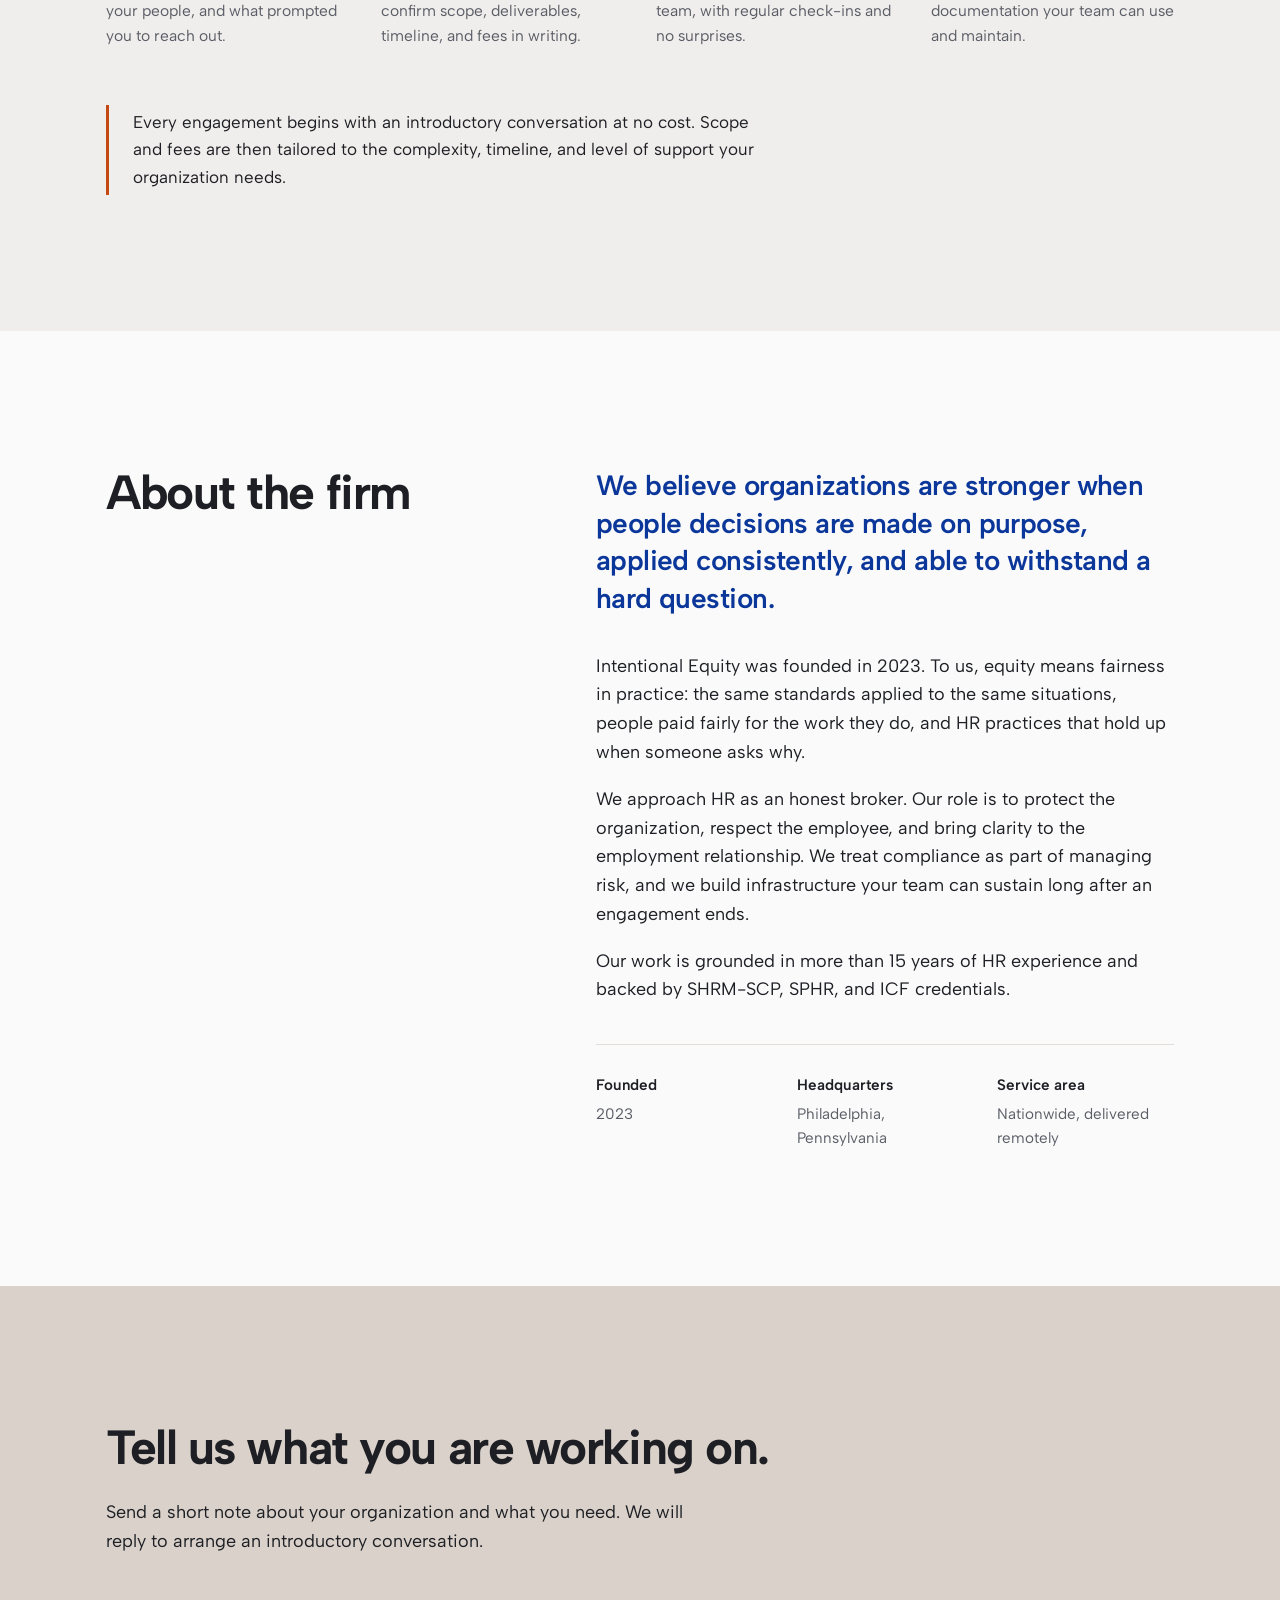
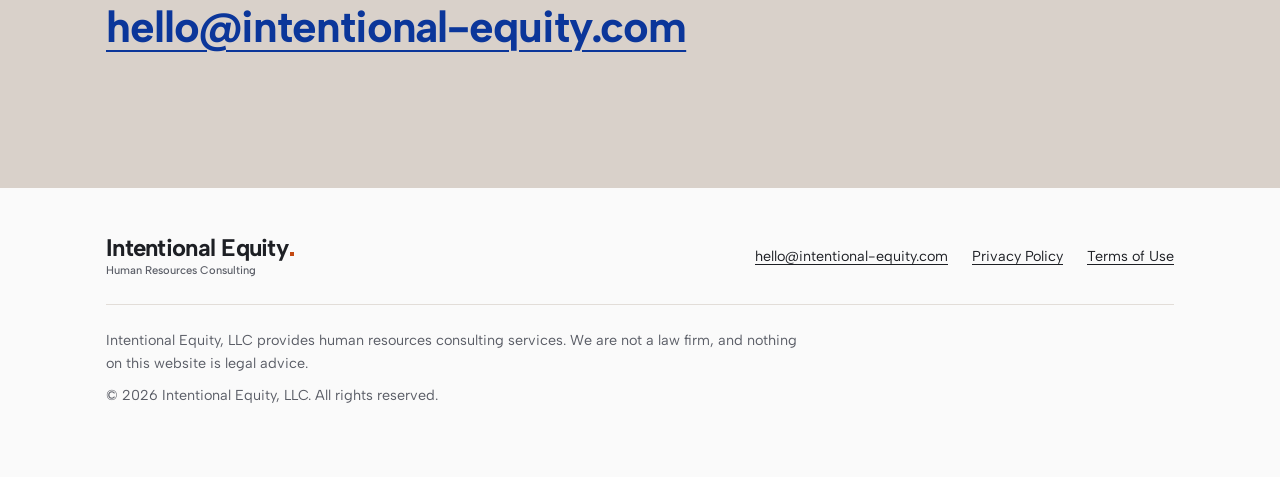
==== commit 89210df4: "Replace single-practitioner language with firm-level credentials Co-Authored-By: Claude Opus 5.5 <no" ====
--- a/index.html
+++ b/index.html
@@ -117,7 +117,7 @@
             <h3>HR Team Development</h3>
           </div>
           <div class="service-body">
-            <p>A strong HR function depends on capable people. We develop in-house HR staff through regular working sessions, guidance on live cases, and the tools they need to handle more on their own. Coaching is led by an ICF-credentialed coach.</p>
+            <p>A strong HR function depends on capable people. We develop in-house HR staff through regular working sessions, guidance on live cases, and the tools they need to handle more on their own. Our coaching follows ICF standards.</p>
             <ul class="service-list">
               <li>Coaching for HR generalists and new HR leaders</li>
               <li>Case-based guidance</li>
@@ -260,7 +260,7 @@
           <p class="pull">We believe organizations are stronger when people decisions are made on purpose, applied consistently, and able to withstand a hard question.</p>
           <p>Intentional Equity was founded in 2023. To us, equity means fairness in practice: the same standards applied to the same situations, people paid fairly for the work they do, and HR practices that hold up when someone asks why.</p>
           <p>We approach HR as an honest broker. Our role is to protect the organization, respect the employee, and bring clarity to the employment relationship. We treat compliance as part of managing risk, and we build infrastructure your team can sustain long after an engagement ends.</p>
-          <p>Engagements are led by a senior HR practitioner with more than 15 years of experience, SHRM-SCP and SPHR certifications, and an ICF coaching credential.</p>
+          <p>Our work is grounded in more than 15 years of HR experience and backed by SHRM-SCP, SPHR, and ICF credentials.</p>
           <dl class="about-facts">
             <div>
               <dt>Founded</dt>
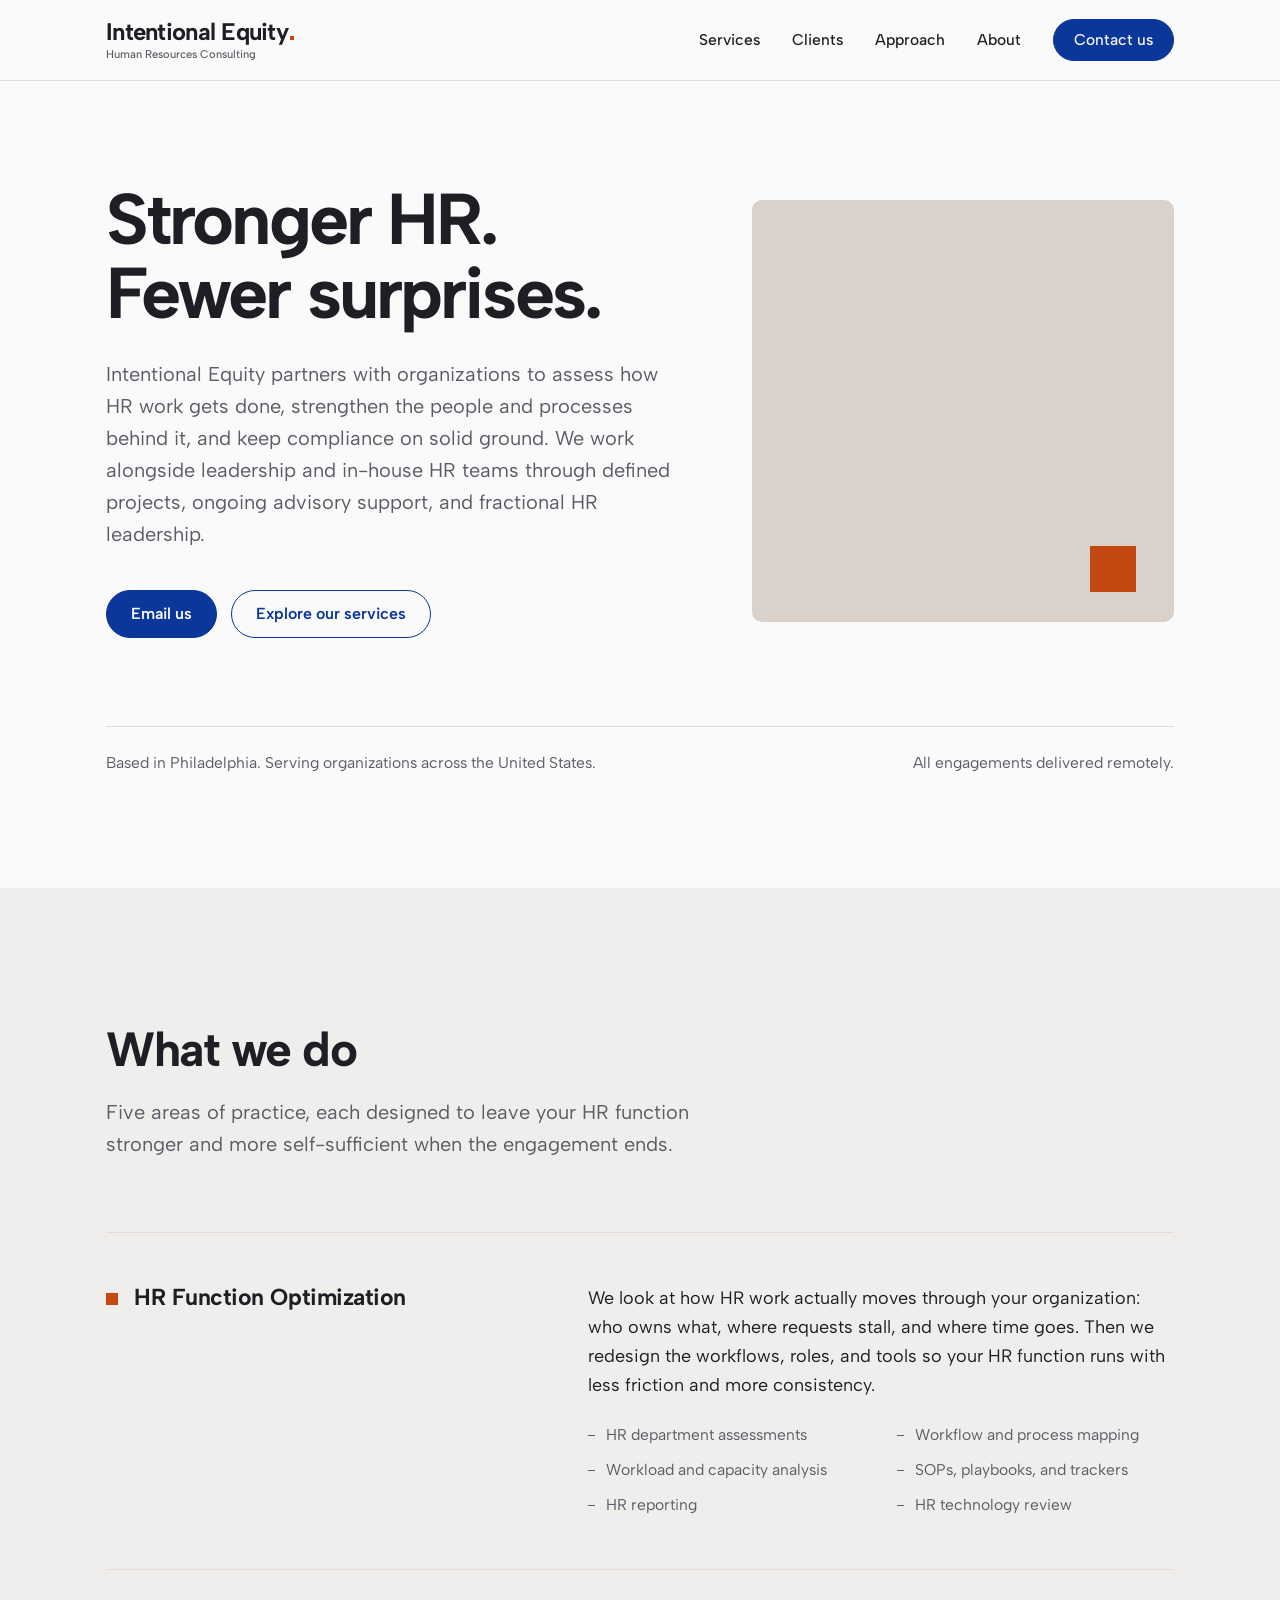
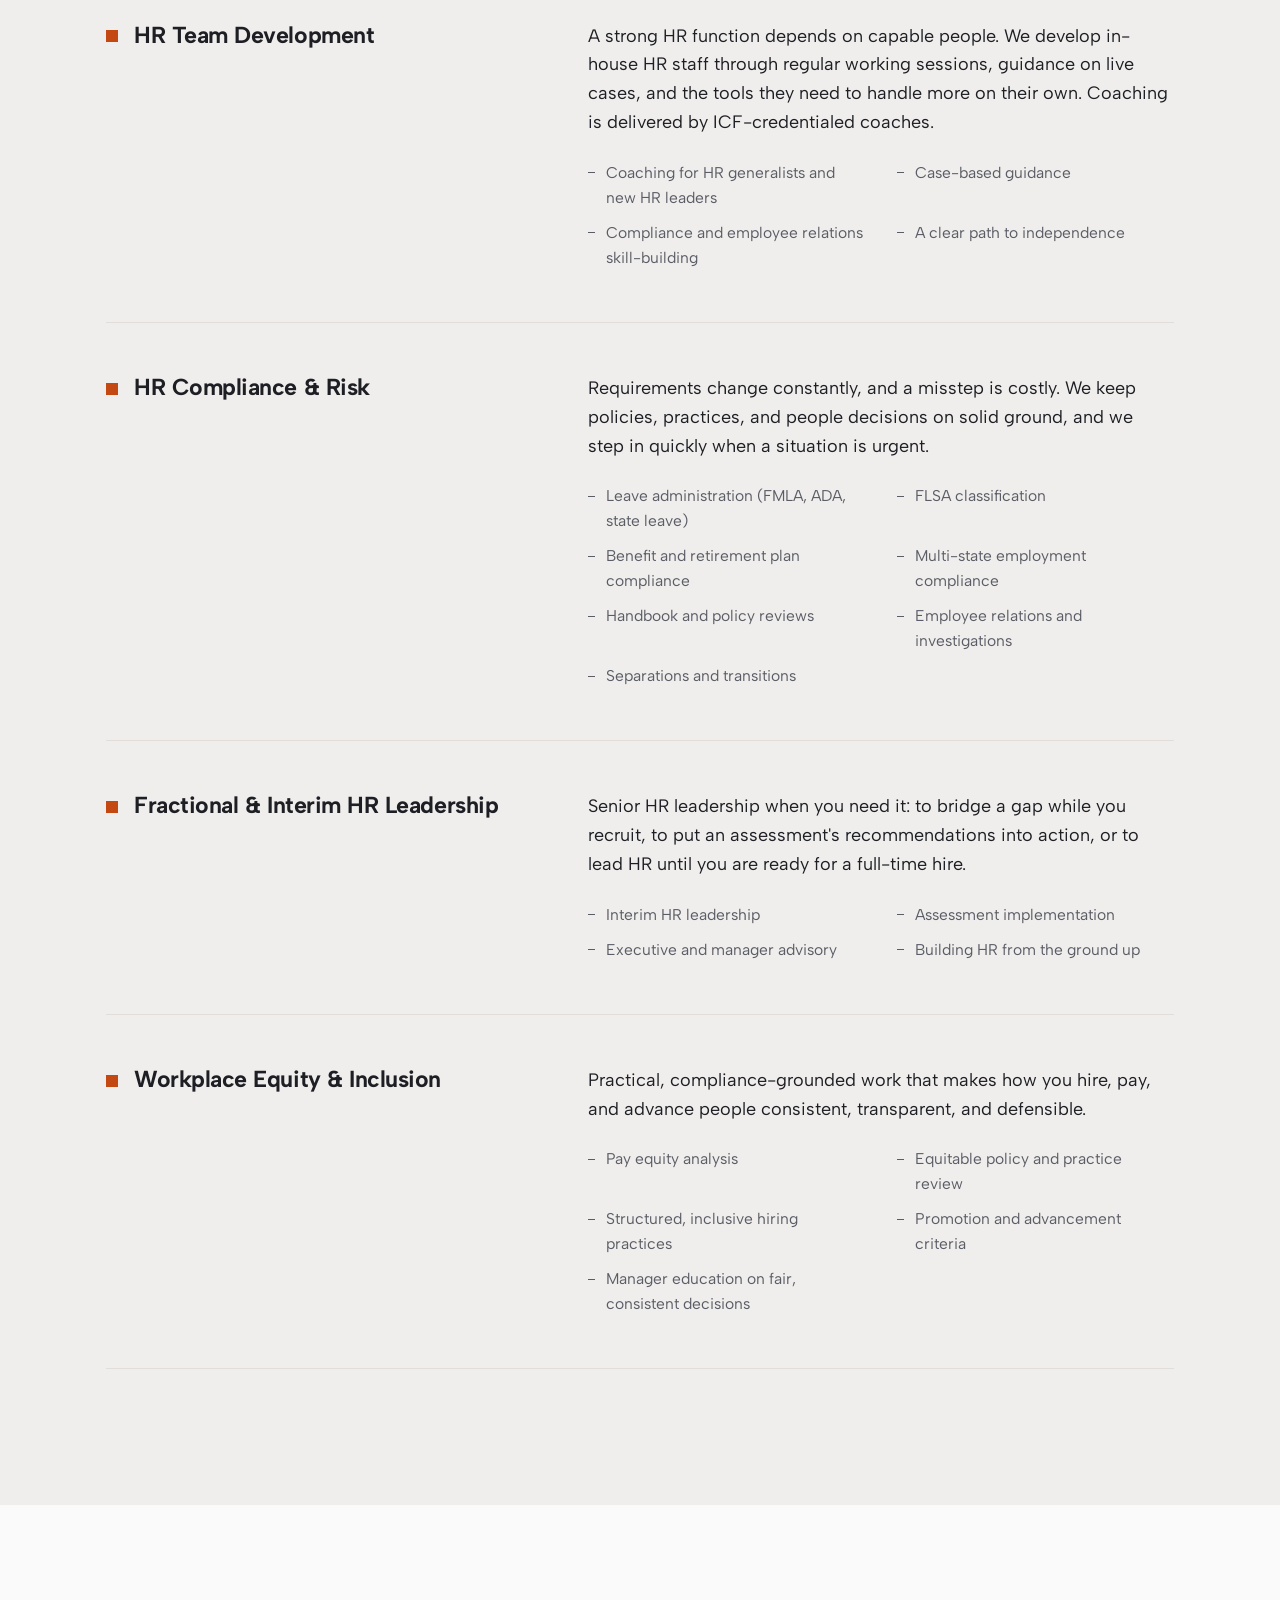
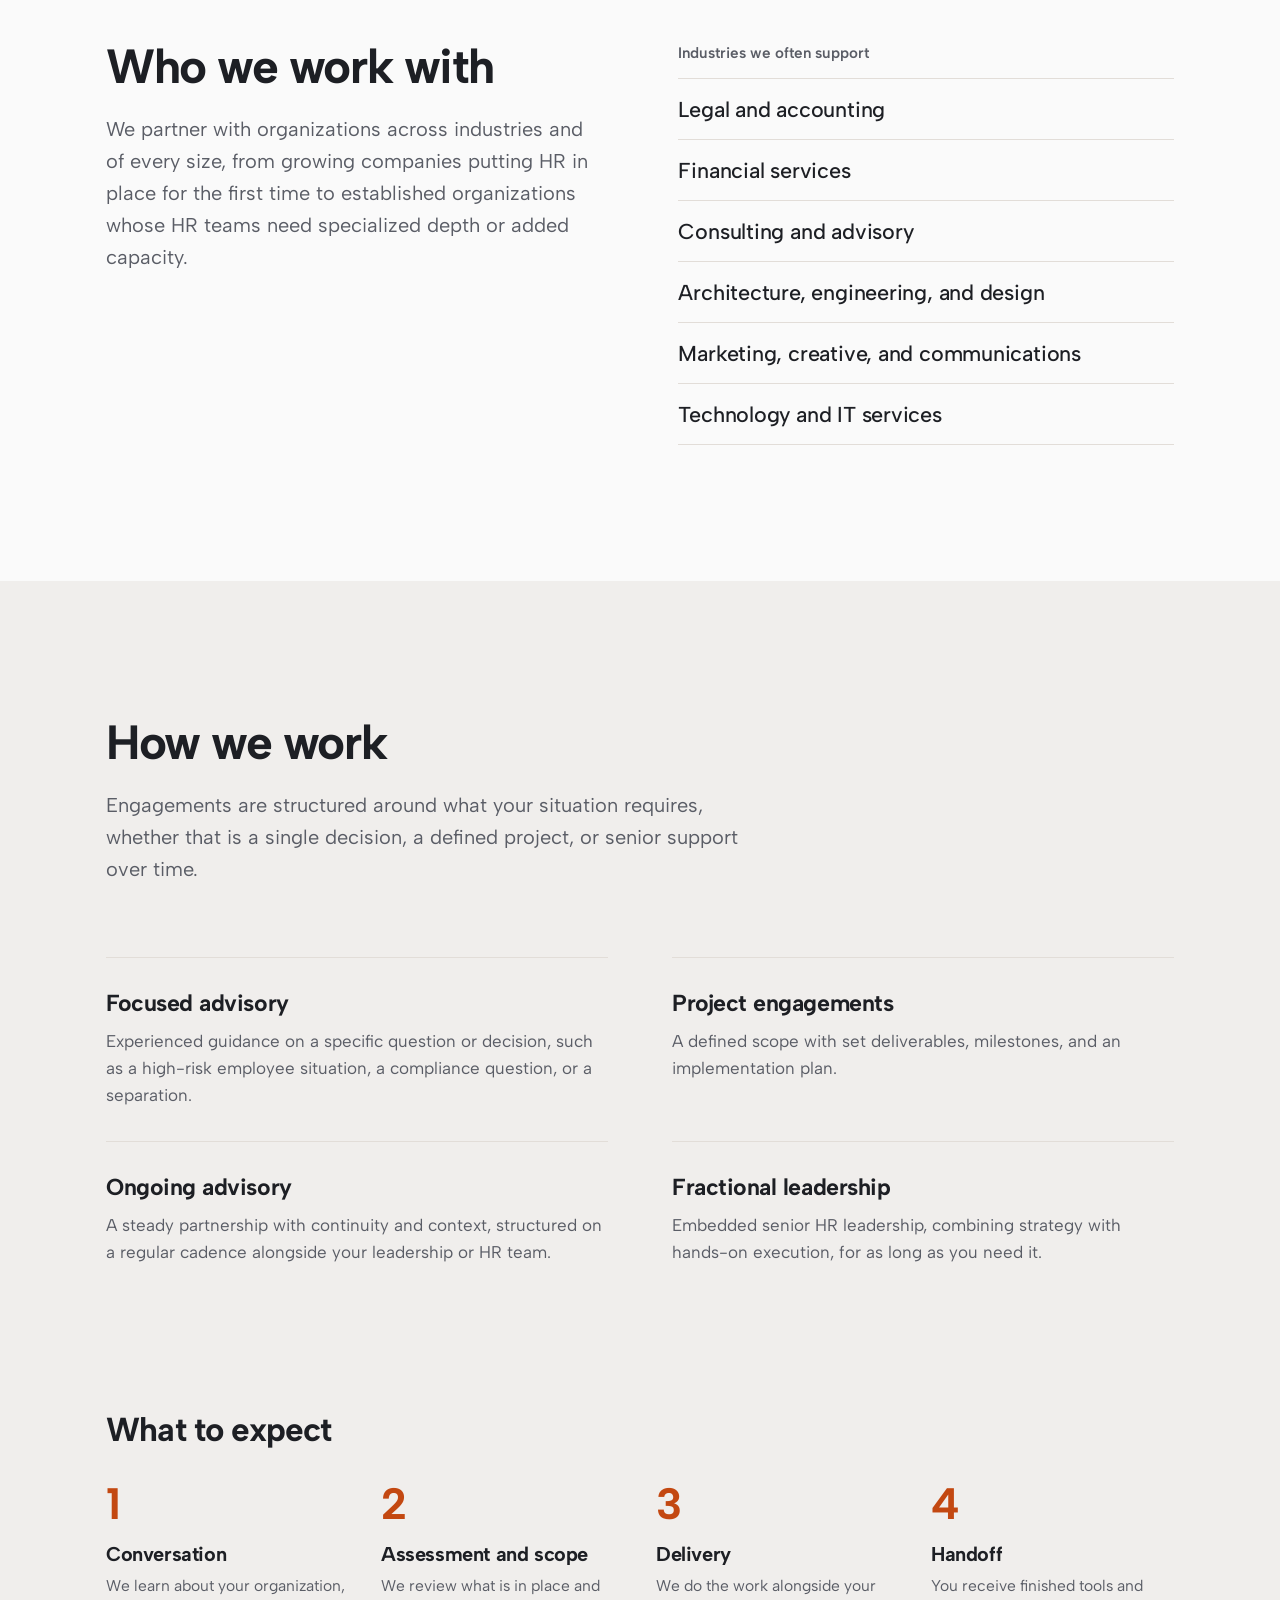
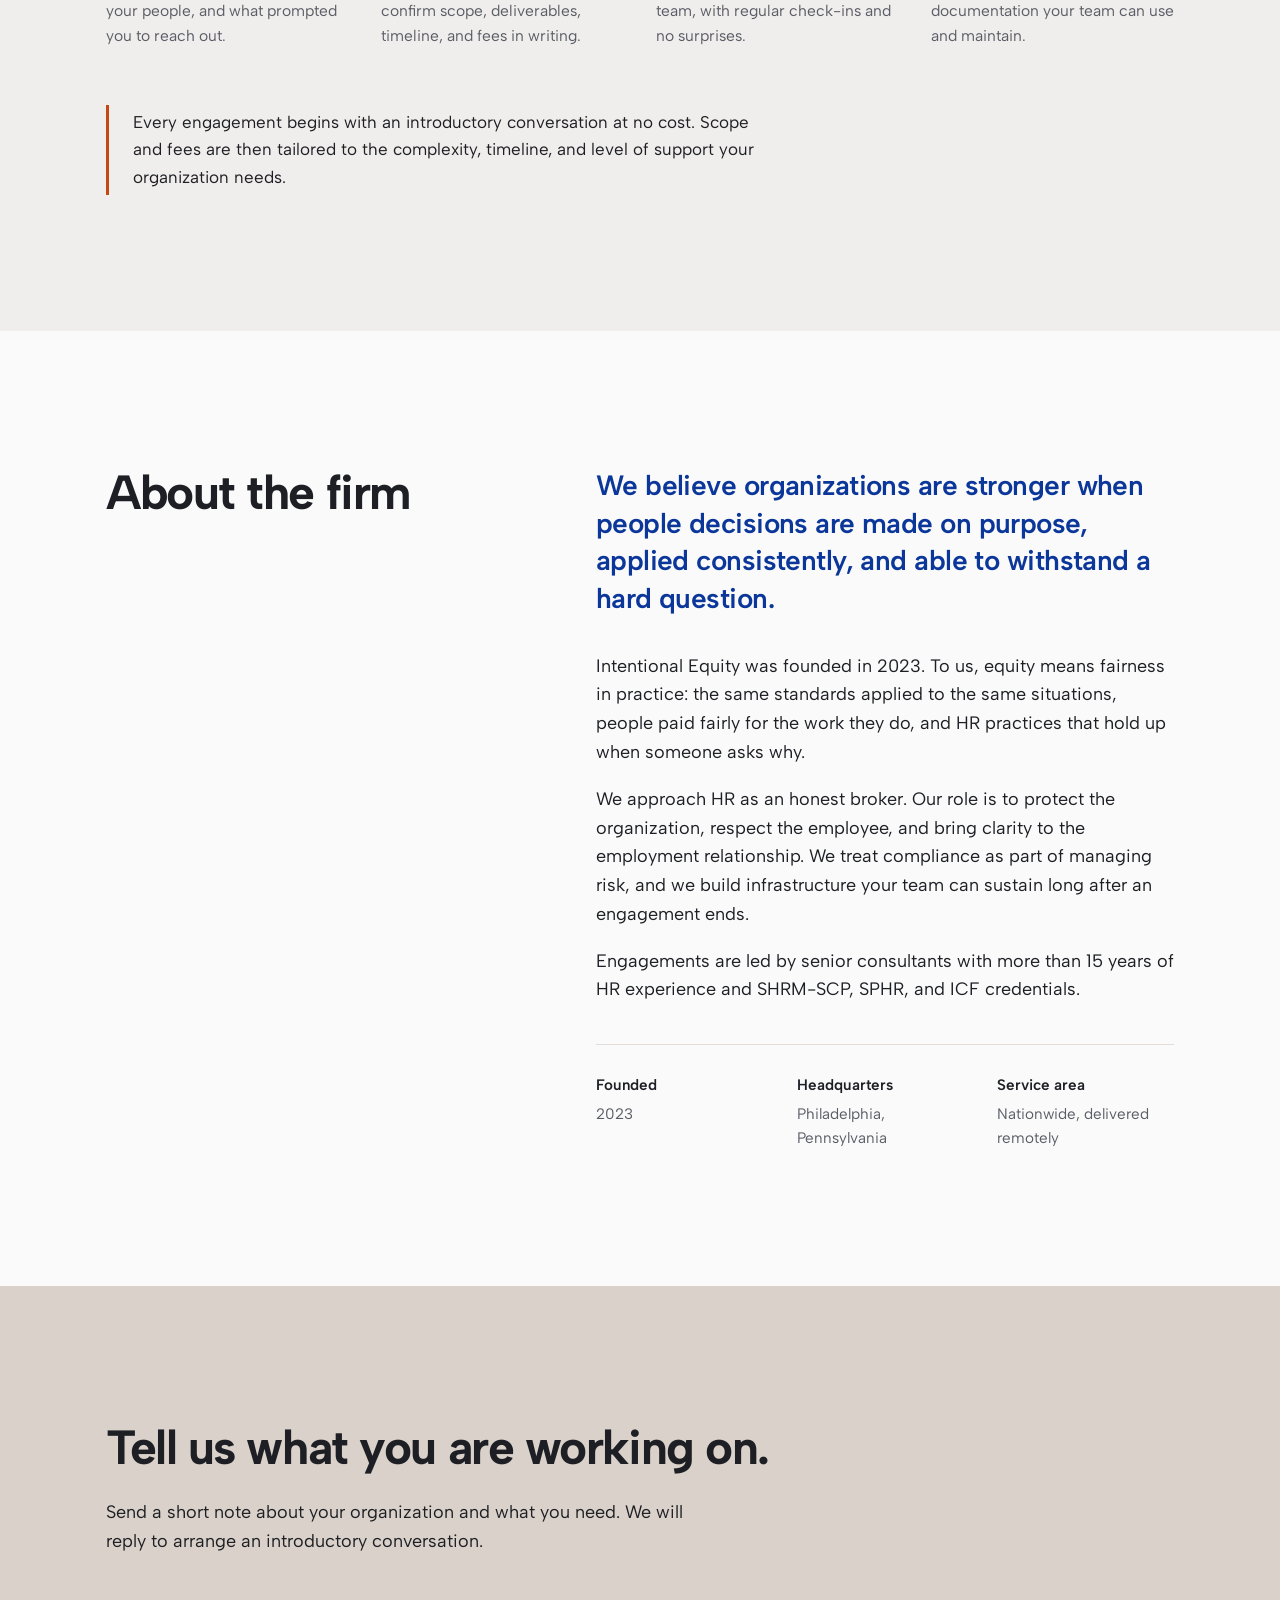
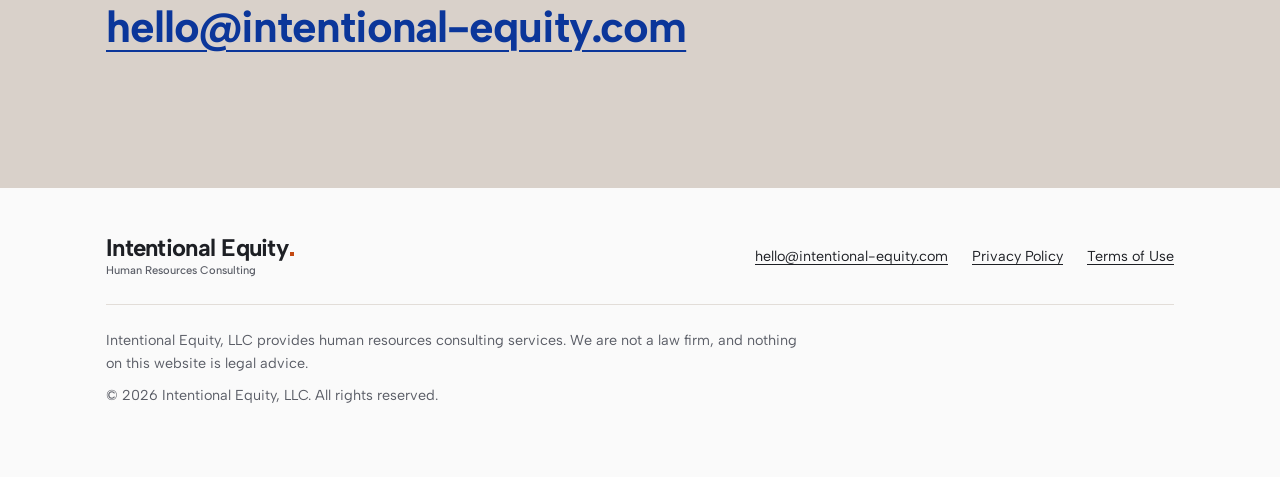
==== commit ae2dd2b0: "Reference consultants and coaches in firm credentials Co-Authored-By: Claude Opus 5.5 <noreply@anthr" ====
--- a/index.html
+++ b/index.html
@@ -117,7 +117,7 @@
             <h3>HR Team Development</h3>
           </div>
           <div class="service-body">
-            <p>A strong HR function depends on capable people. We develop in-house HR staff through regular working sessions, guidance on live cases, and the tools they need to handle more on their own. Our coaching follows ICF standards.</p>
+            <p>A strong HR function depends on capable people. We develop in-house HR staff through regular working sessions, guidance on live cases, and the tools they need to handle more on their own. Coaching is delivered by ICF-credentialed coaches.</p>
             <ul class="service-list">
               <li>Coaching for HR generalists and new HR leaders</li>
               <li>Case-based guidance</li>
@@ -260,7 +260,7 @@
           <p class="pull">We believe organizations are stronger when people decisions are made on purpose, applied consistently, and able to withstand a hard question.</p>
           <p>Intentional Equity was founded in 2023. To us, equity means fairness in practice: the same standards applied to the same situations, people paid fairly for the work they do, and HR practices that hold up when someone asks why.</p>
           <p>We approach HR as an honest broker. Our role is to protect the organization, respect the employee, and bring clarity to the employment relationship. We treat compliance as part of managing risk, and we build infrastructure your team can sustain long after an engagement ends.</p>
-          <p>Our work is grounded in more than 15 years of HR experience and backed by SHRM-SCP, SPHR, and ICF credentials.</p>
+          <p>Engagements are led by senior consultants with more than 15 years of HR experience and SHRM-SCP, SPHR, and ICF credentials.</p>
           <dl class="about-facts">
             <div>
               <dt>Founded</dt>
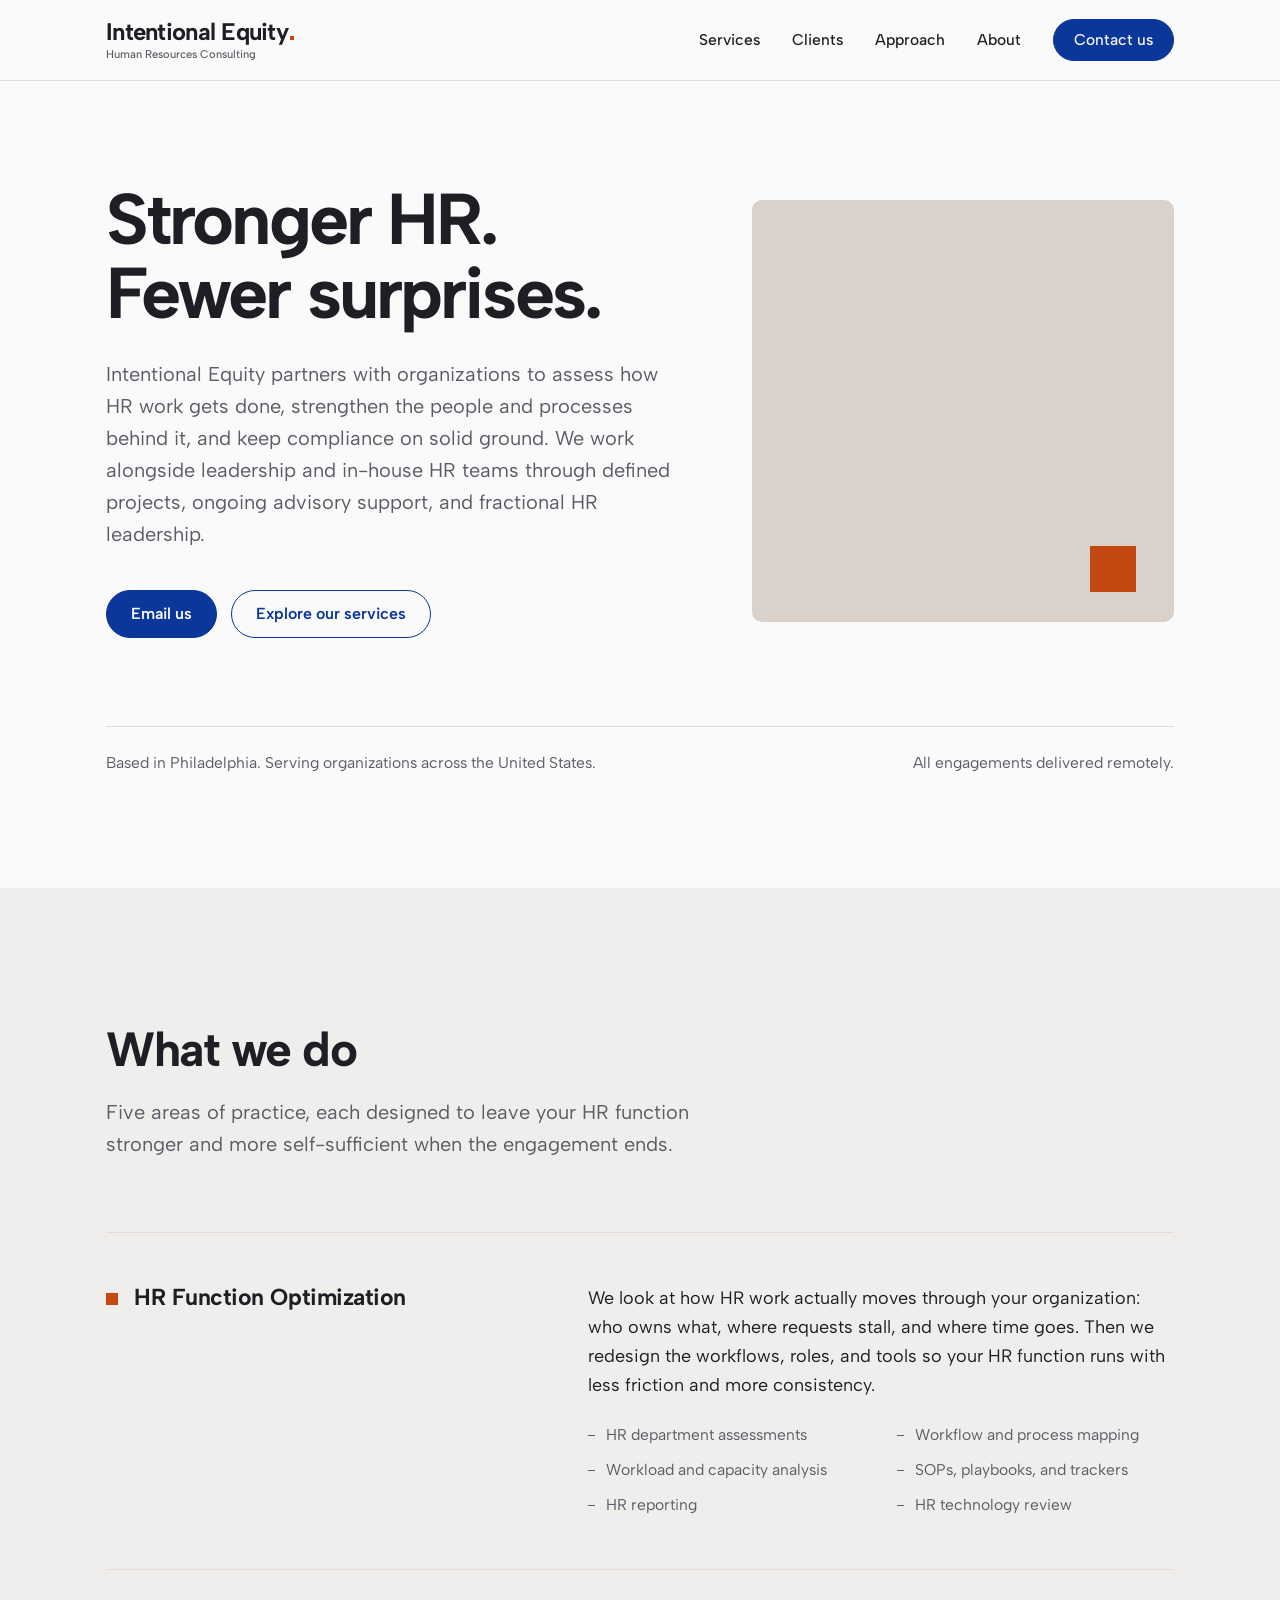
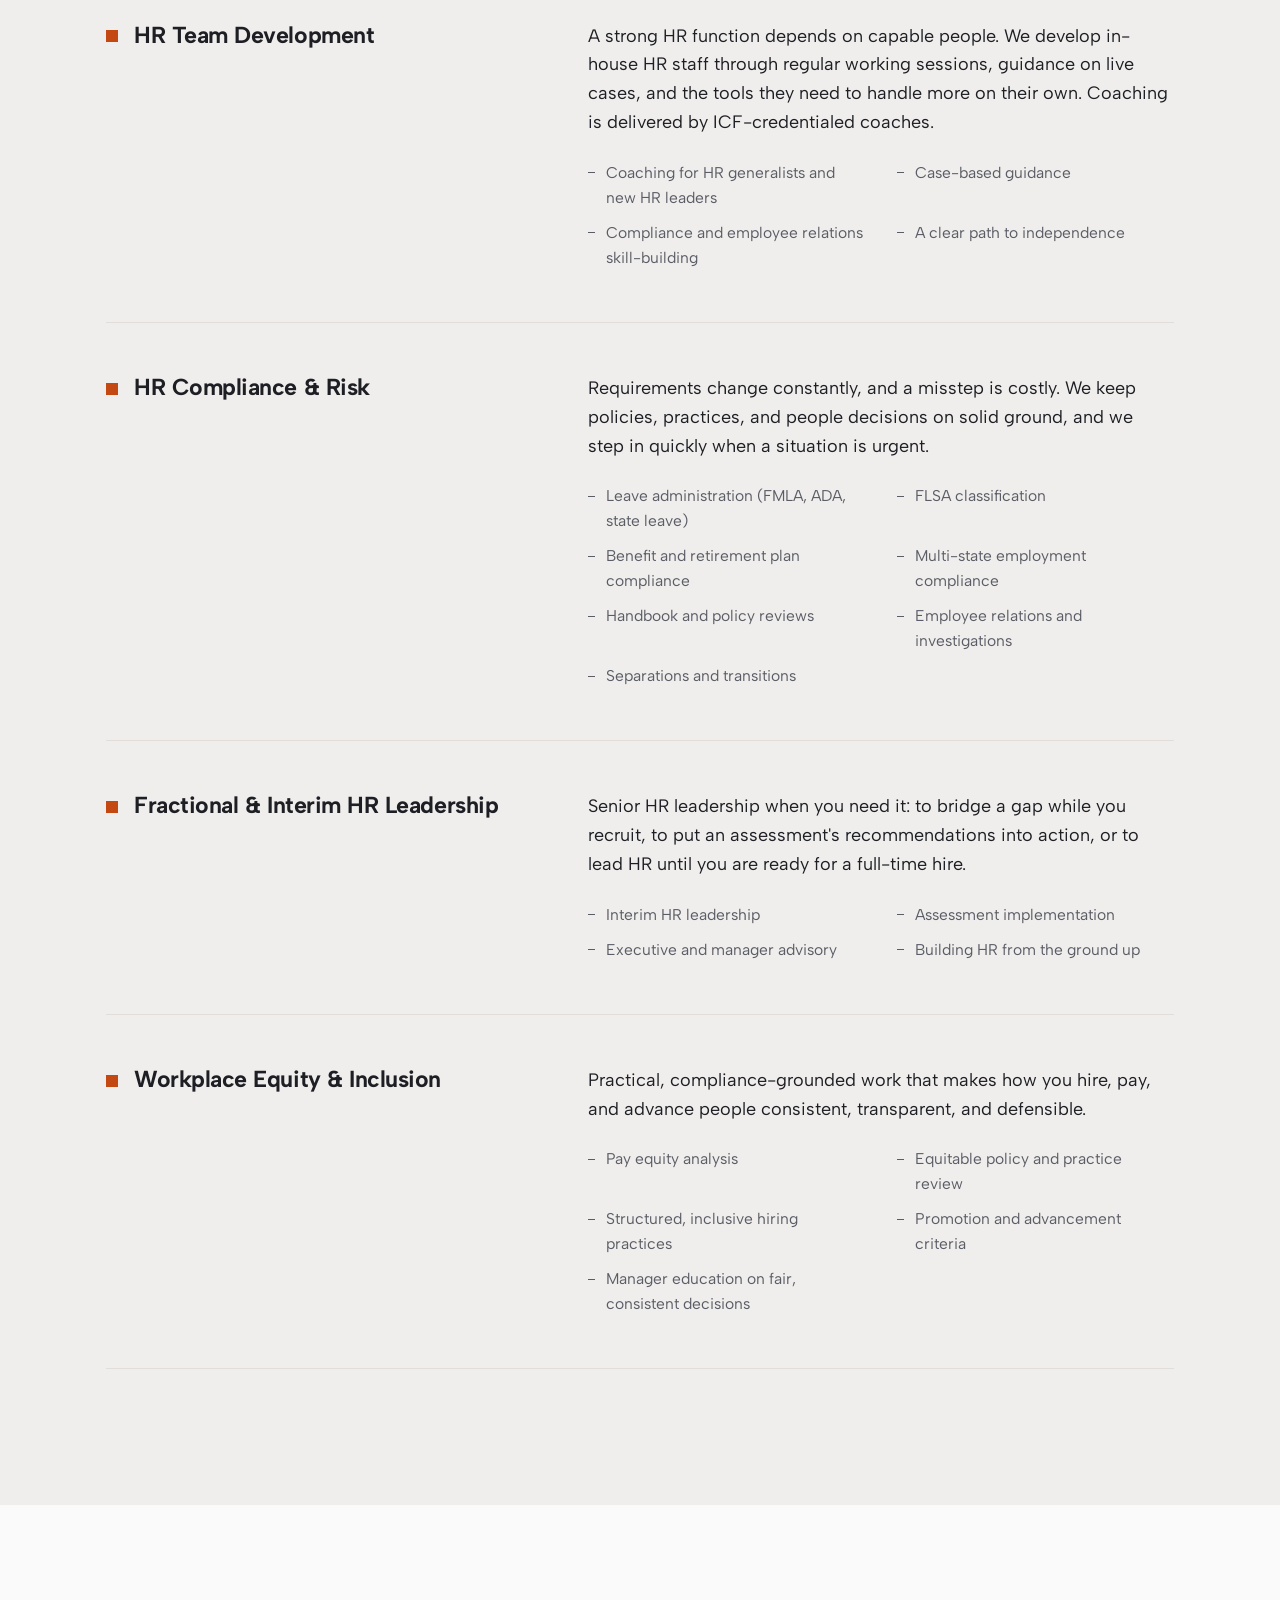
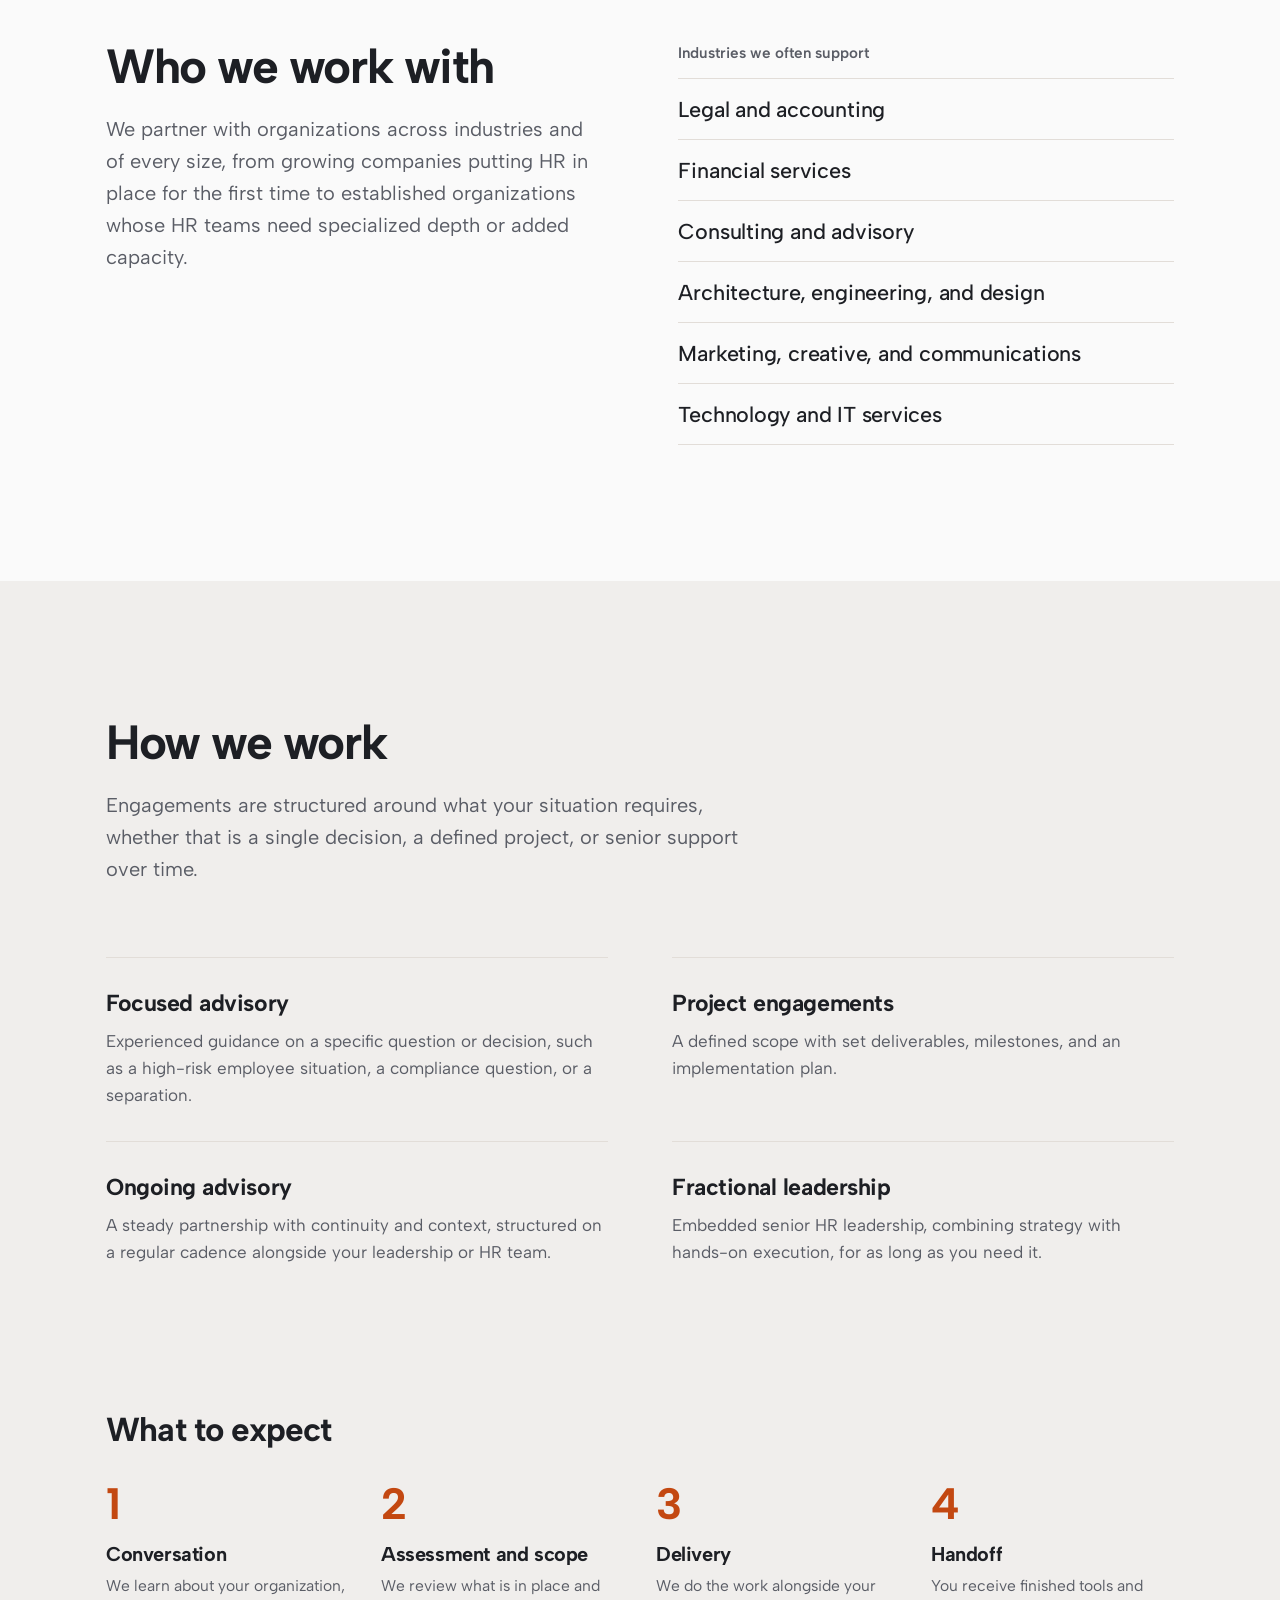
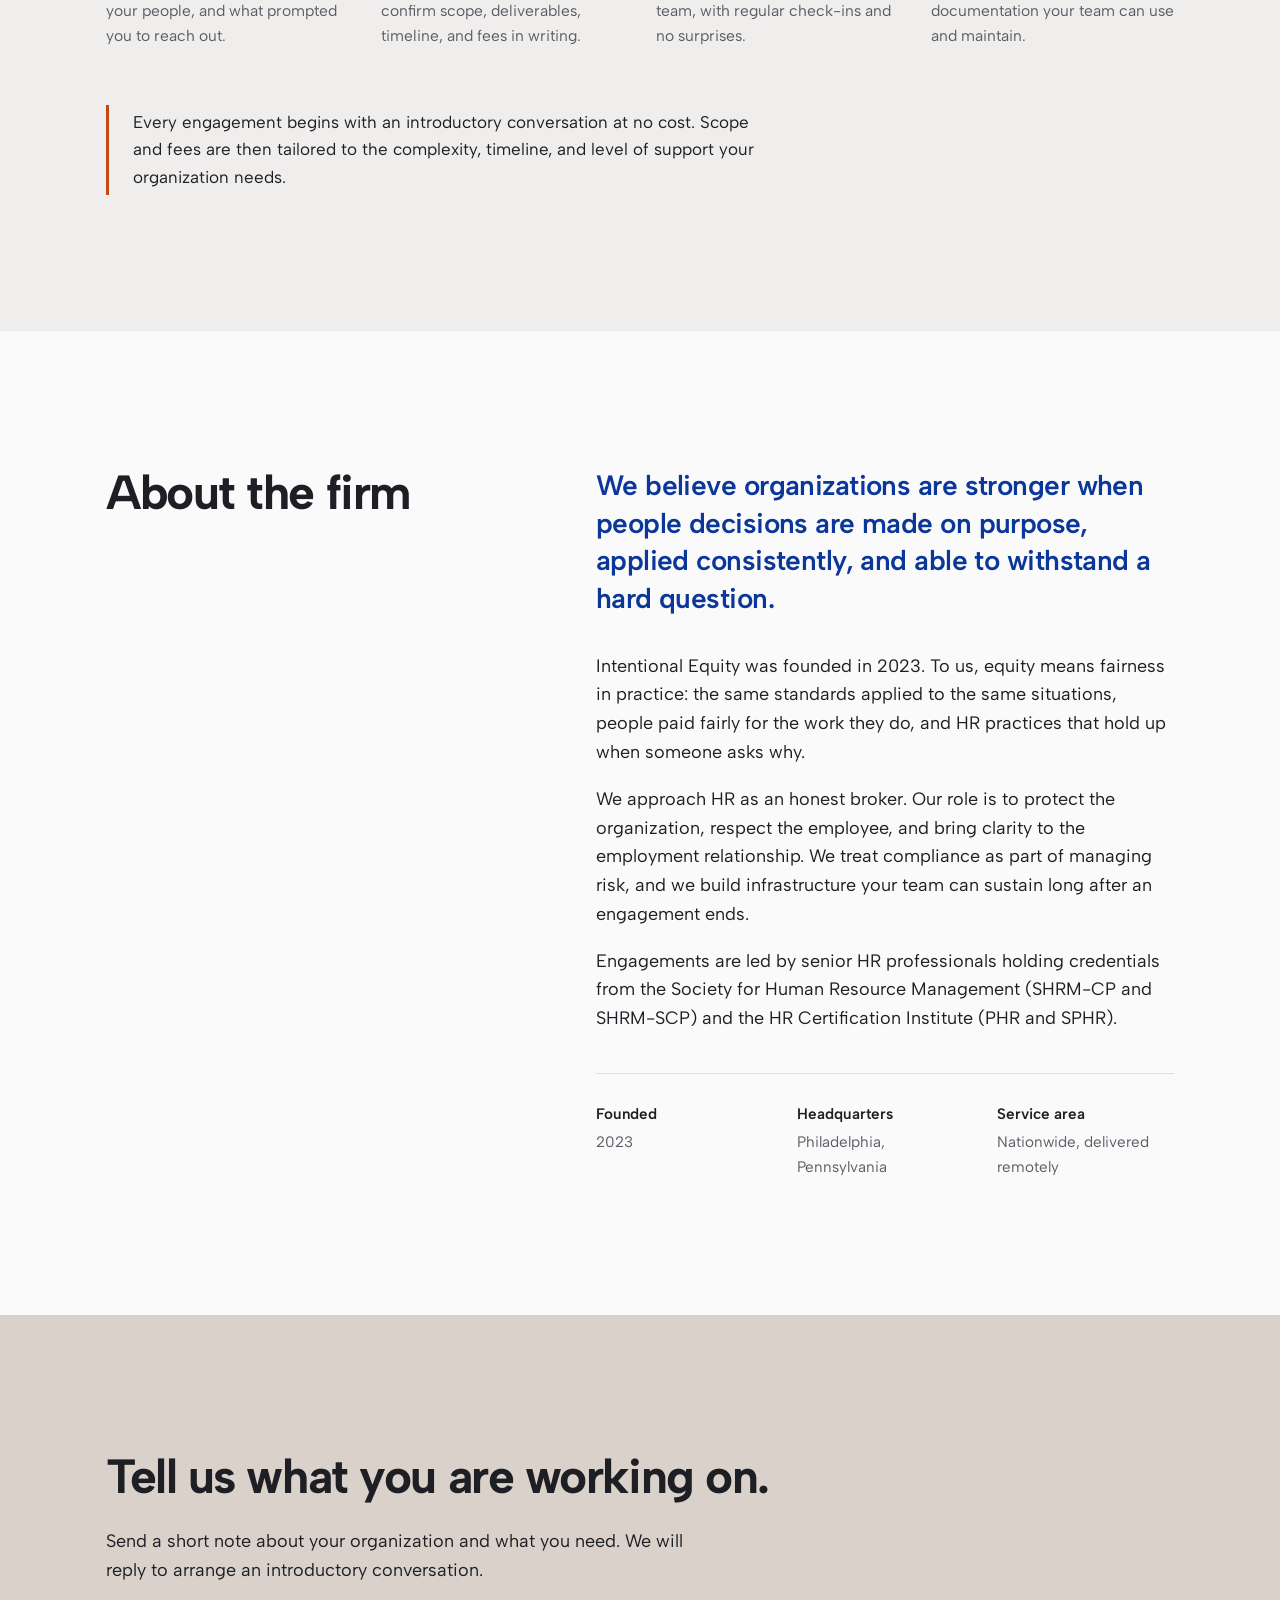
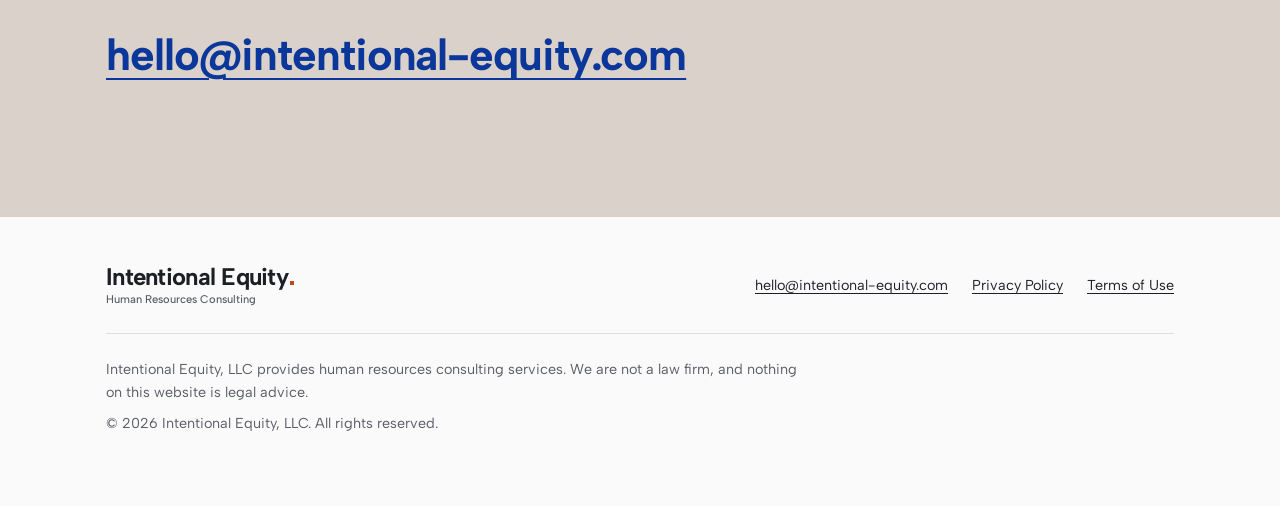
==== commit 56a37f66: "Update About section credentials Co-Authored-By: Claude Opus 5.5 <noreply@anthropic.com> Claude-Sess" ====
--- a/index.html
+++ b/index.html
@@ -260,7 +260,7 @@
           <p class="pull">We believe organizations are stronger when people decisions are made on purpose, applied consistently, and able to withstand a hard question.</p>
           <p>Intentional Equity was founded in 2023. To us, equity means fairness in practice: the same standards applied to the same situations, people paid fairly for the work they do, and HR practices that hold up when someone asks why.</p>
           <p>We approach HR as an honest broker. Our role is to protect the organization, respect the employee, and bring clarity to the employment relationship. We treat compliance as part of managing risk, and we build infrastructure your team can sustain long after an engagement ends.</p>
-          <p>Engagements are led by senior consultants with more than 15 years of HR experience and SHRM-SCP, SPHR, and ICF credentials.</p>
+          <p>Engagements are led by senior HR professionals holding credentials from the Society for Human Resource Management (SHRM-CP and SHRM-SCP) and the HR Certification Institute (PHR and SPHR).</p>
           <dl class="about-facts">
             <div>
               <dt>Founded</dt>
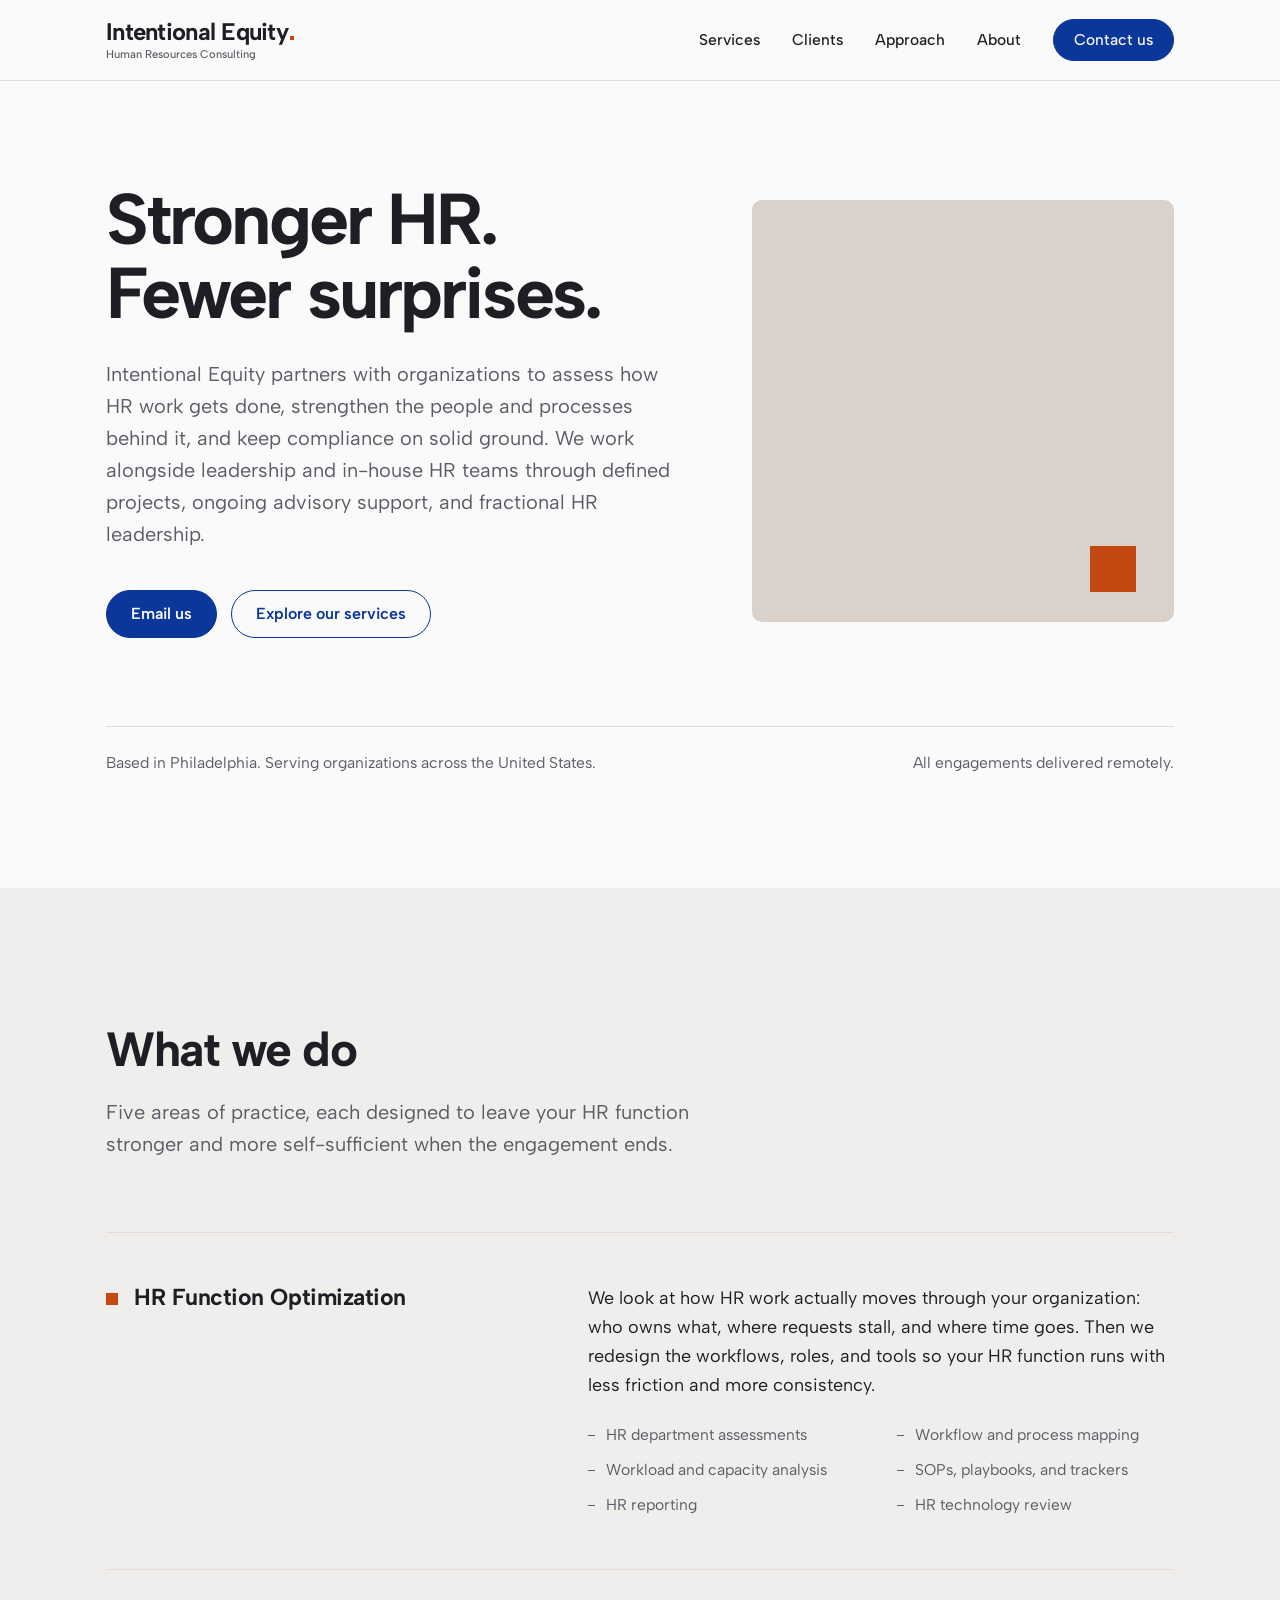
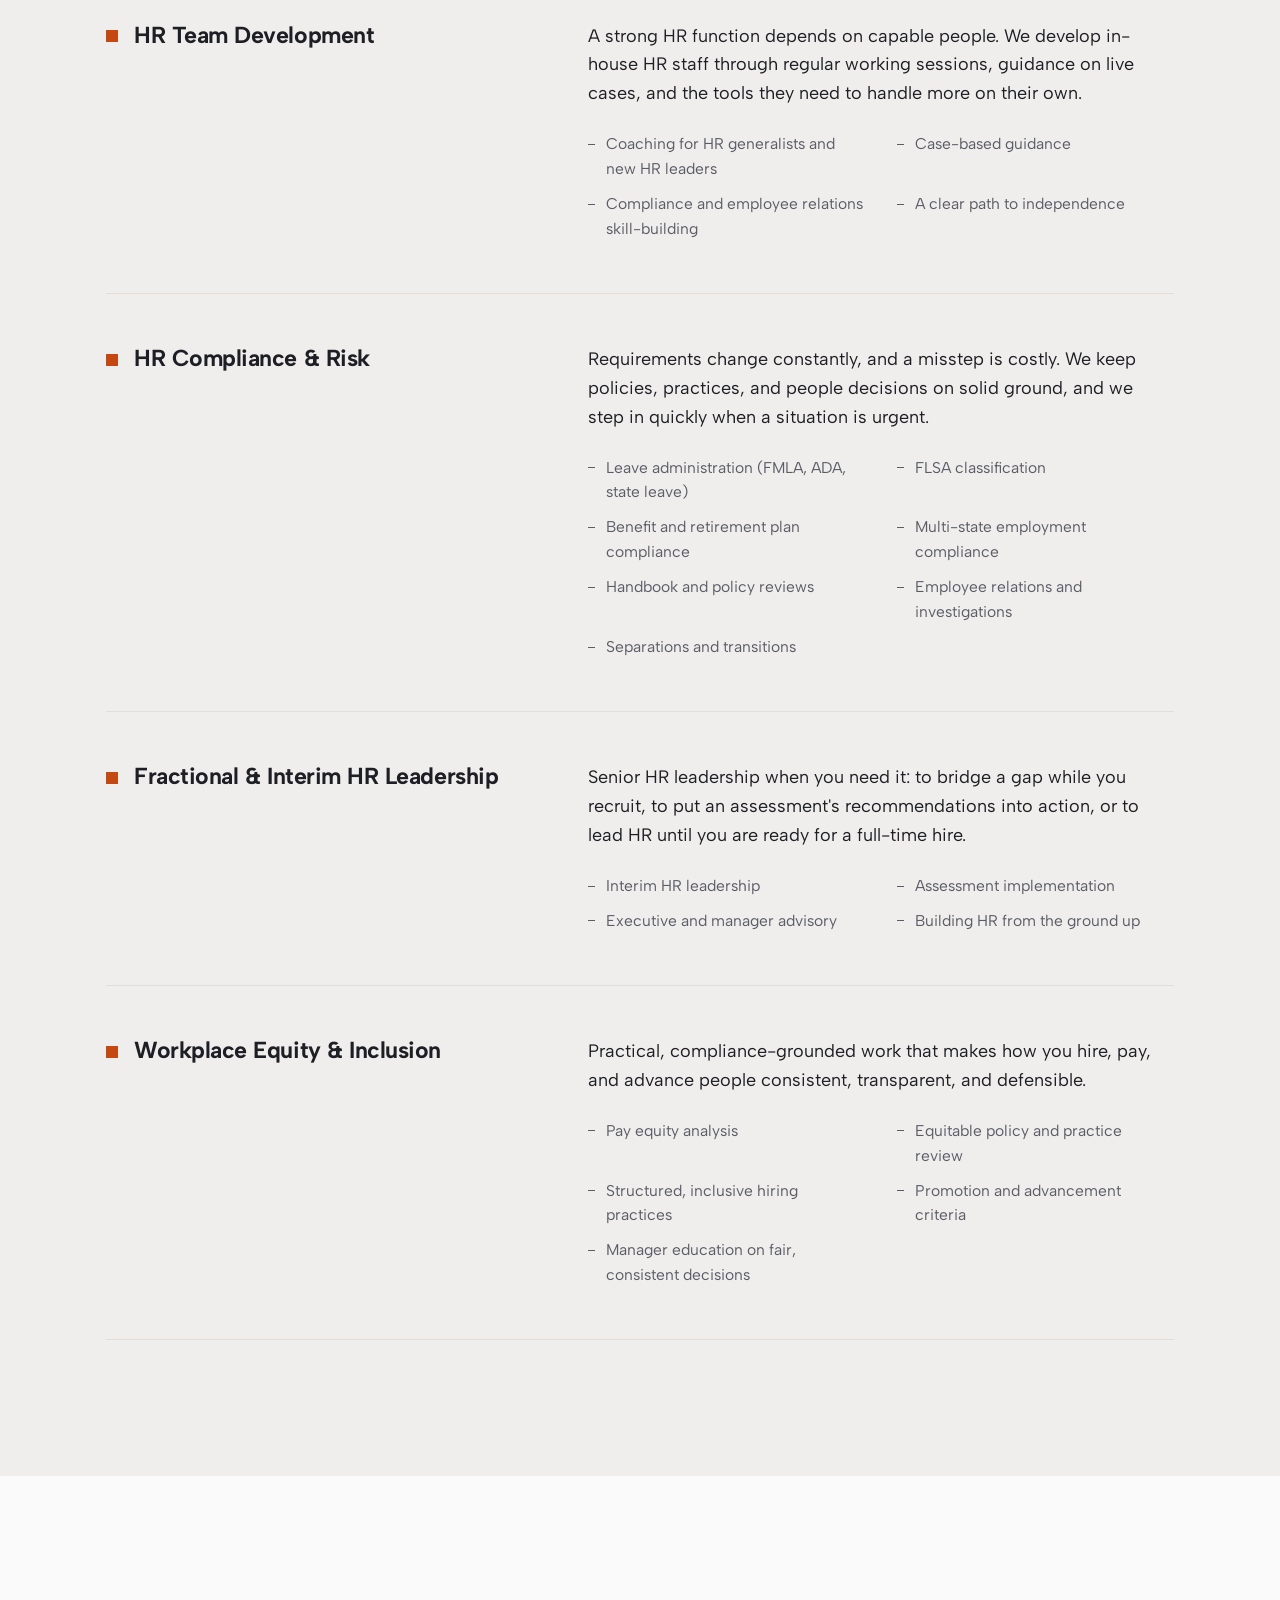
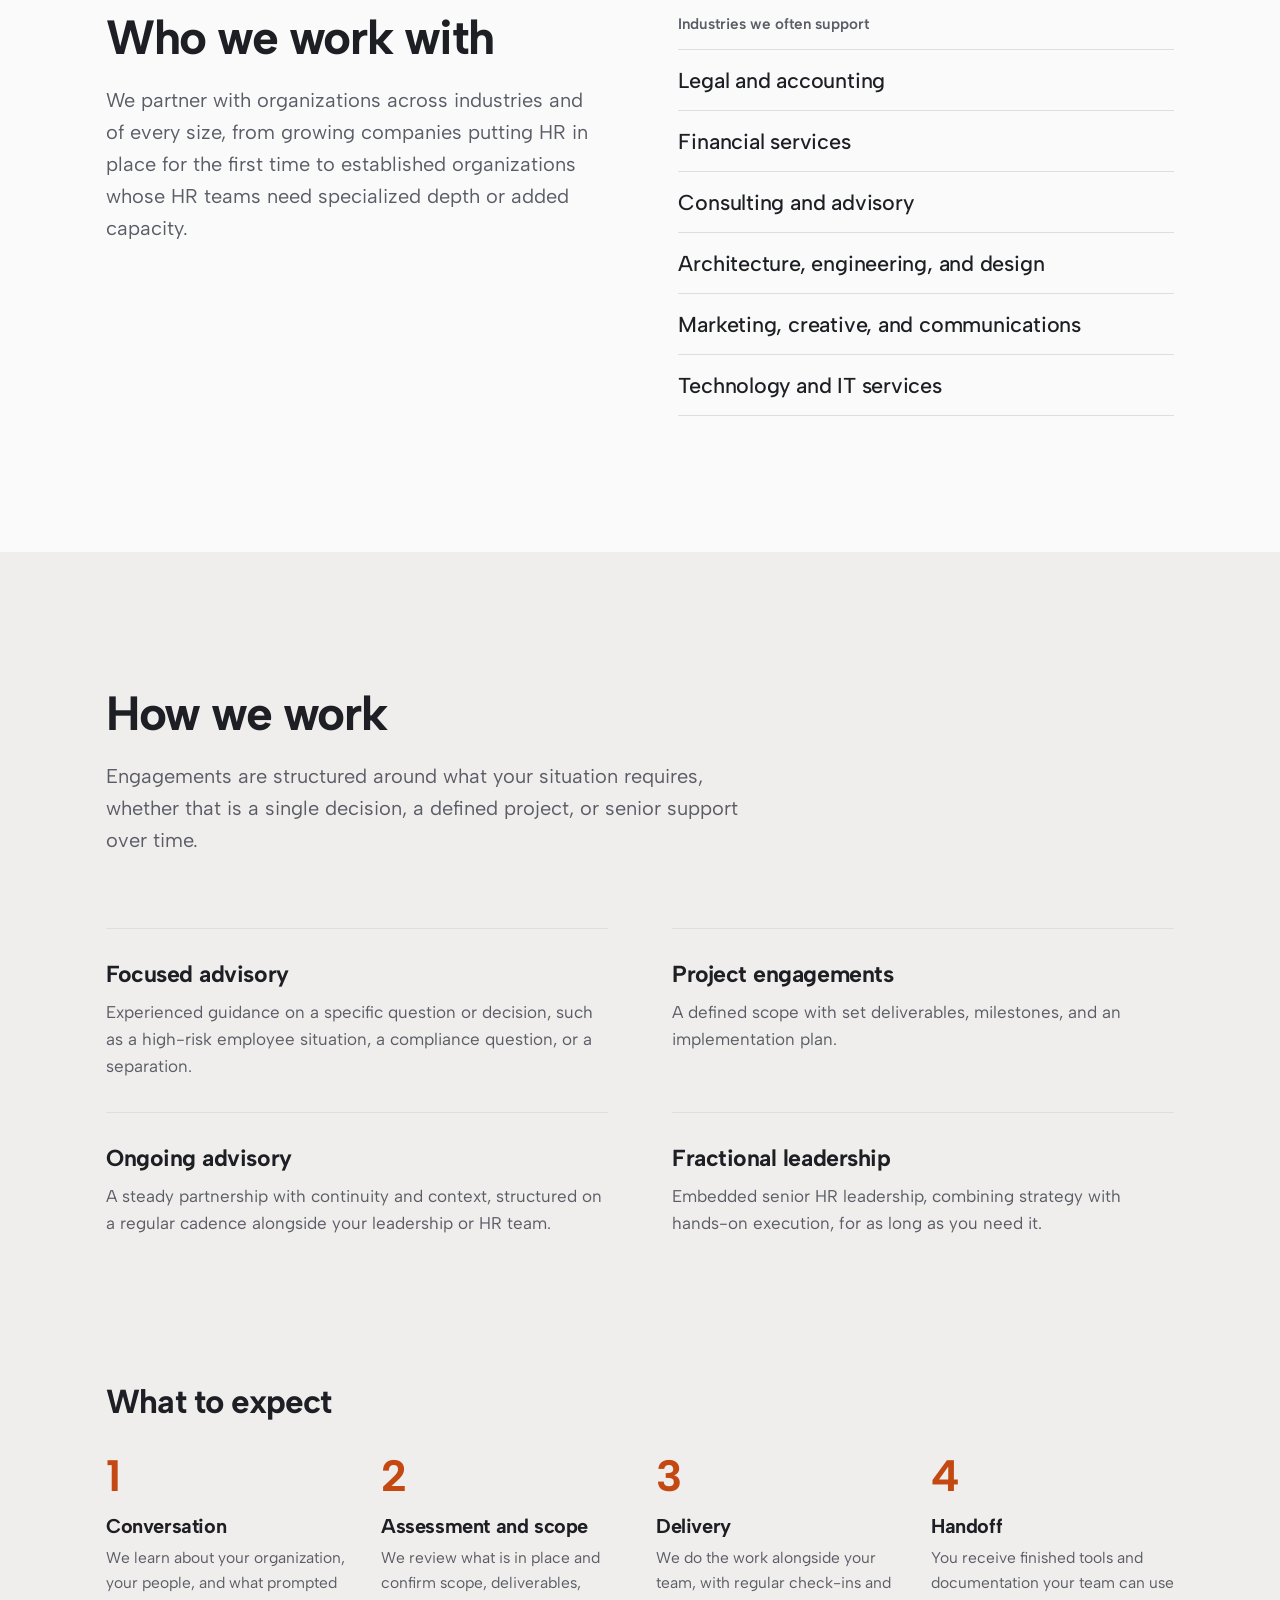
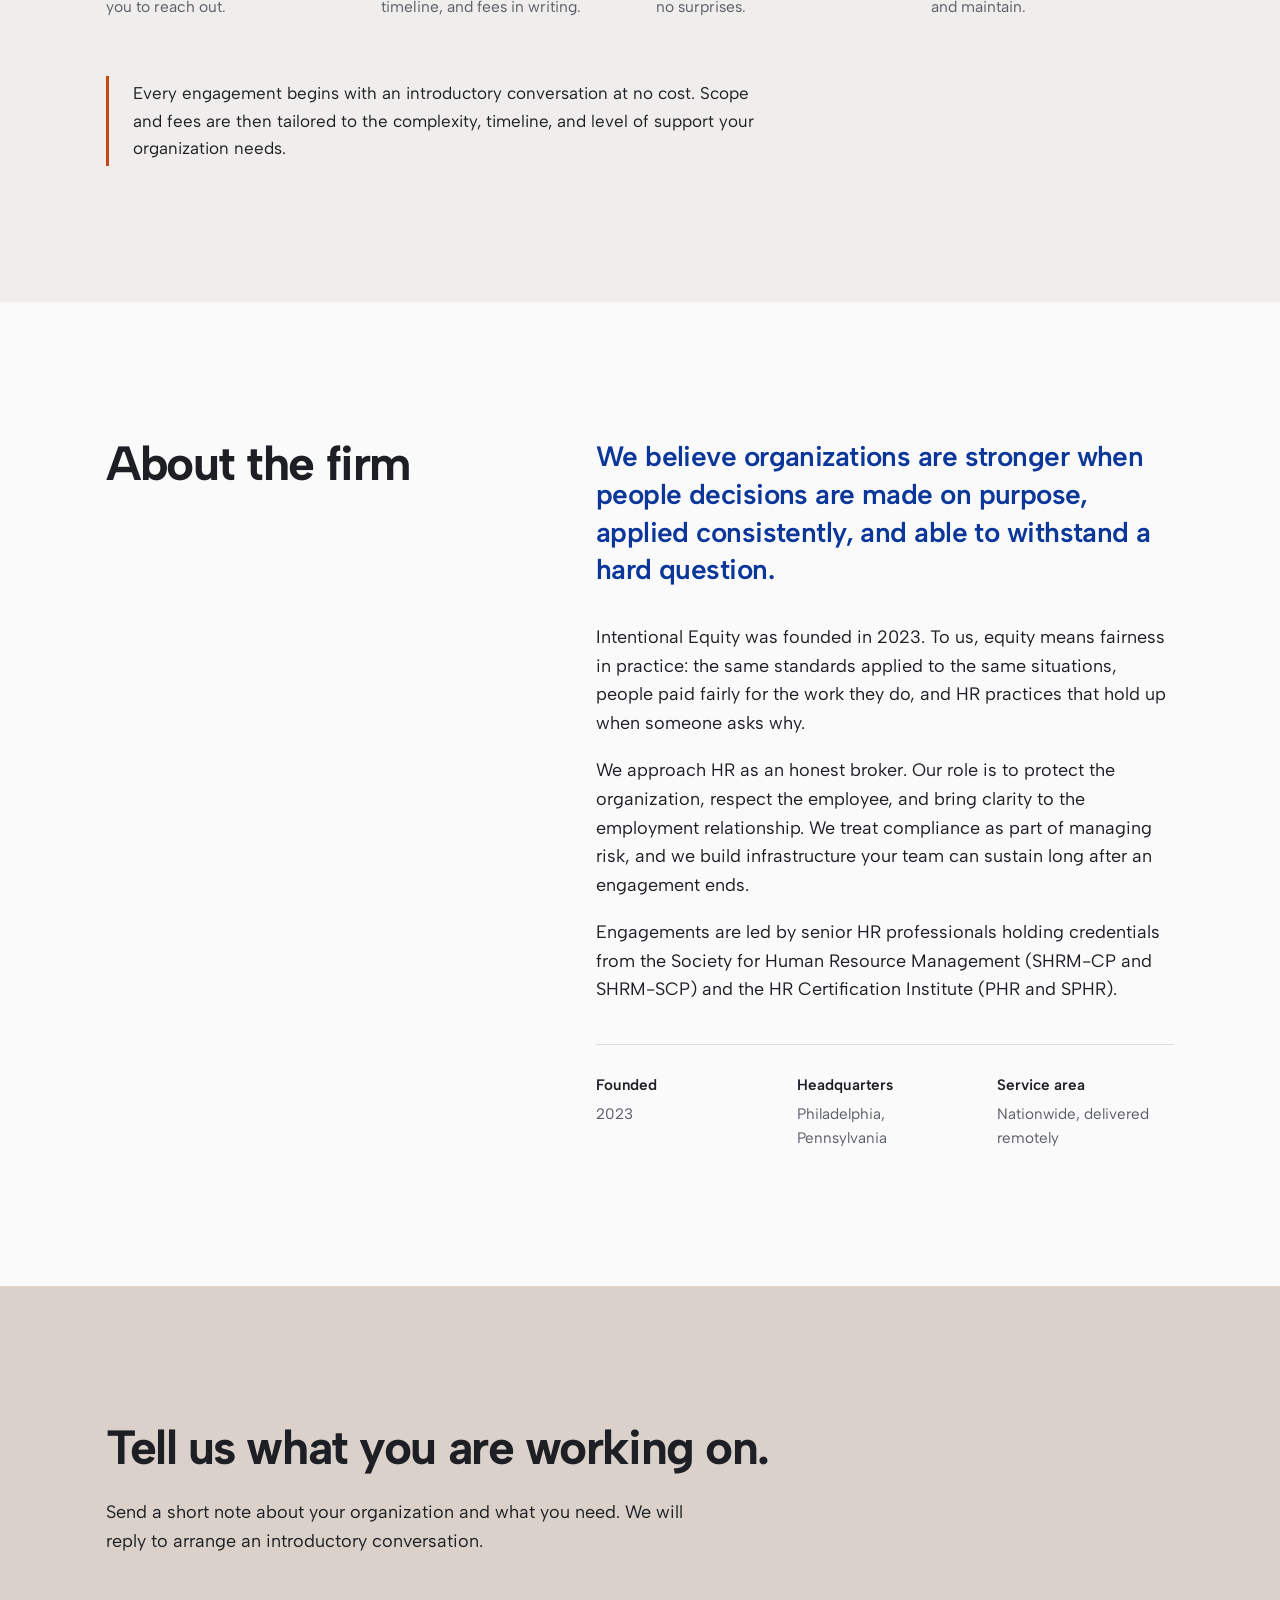
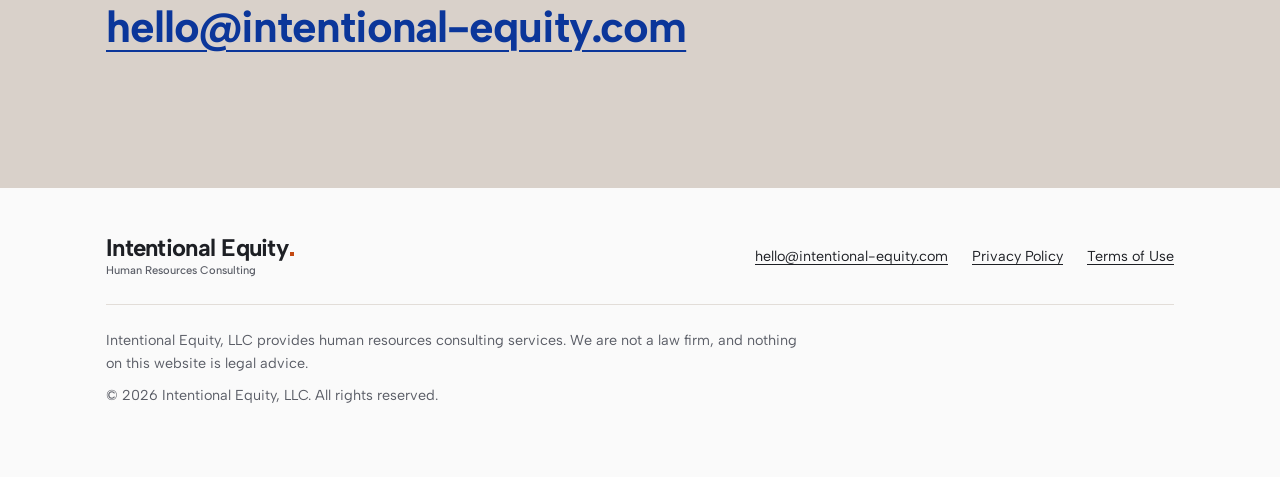
==== commit 7dc948d7: "Remove ICF reference Co-Authored-By: Claude Opus 5.5 <noreply@anthropic.com> Claude-Session: https:/" ====
--- a/index.html
+++ b/index.html
@@ -117,7 +117,7 @@
             <h3>HR Team Development</h3>
           </div>
           <div class="service-body">
-            <p>A strong HR function depends on capable people. We develop in-house HR staff through regular working sessions, guidance on live cases, and the tools they need to handle more on their own. Coaching is delivered by ICF-credentialed coaches.</p>
+            <p>A strong HR function depends on capable people. We develop in-house HR staff through regular working sessions, guidance on live cases, and the tools they need to handle more on their own.</p>
             <ul class="service-list">
               <li>Coaching for HR generalists and new HR leaders</li>
               <li>Case-based guidance</li>
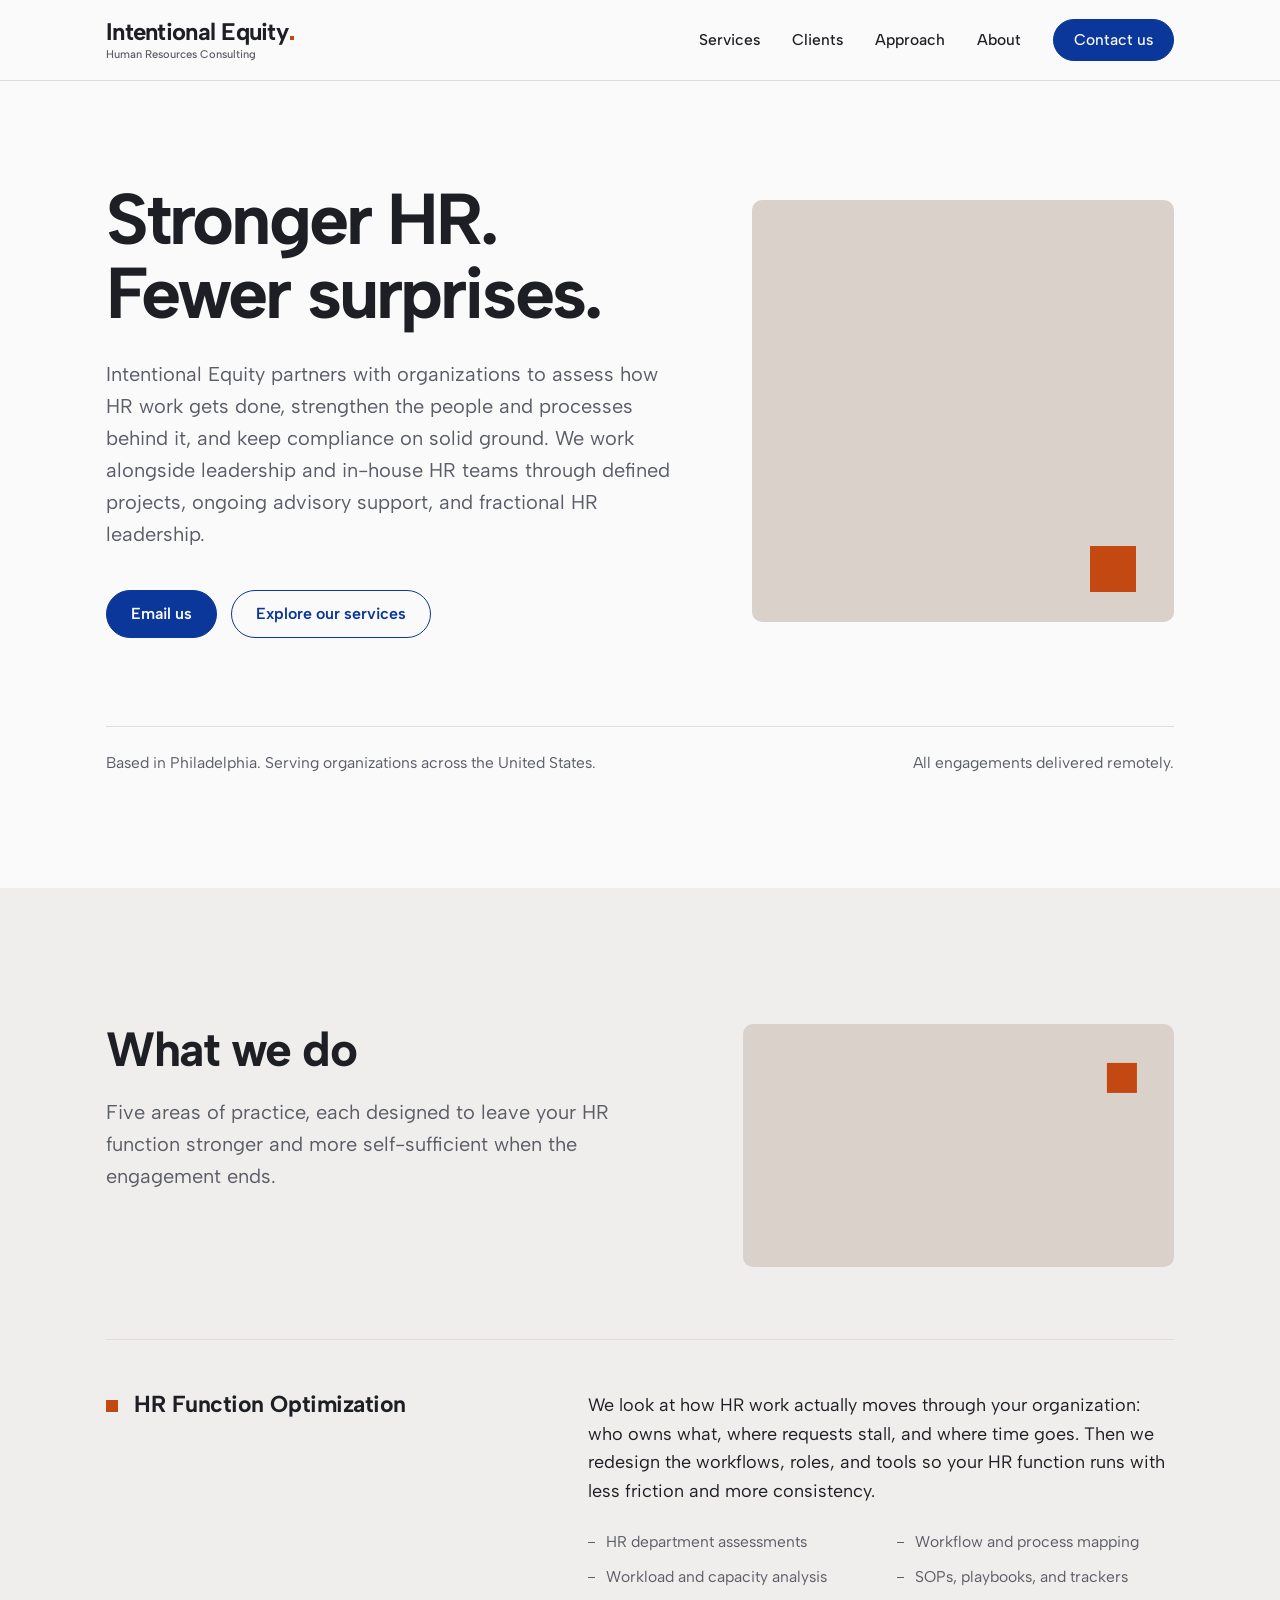
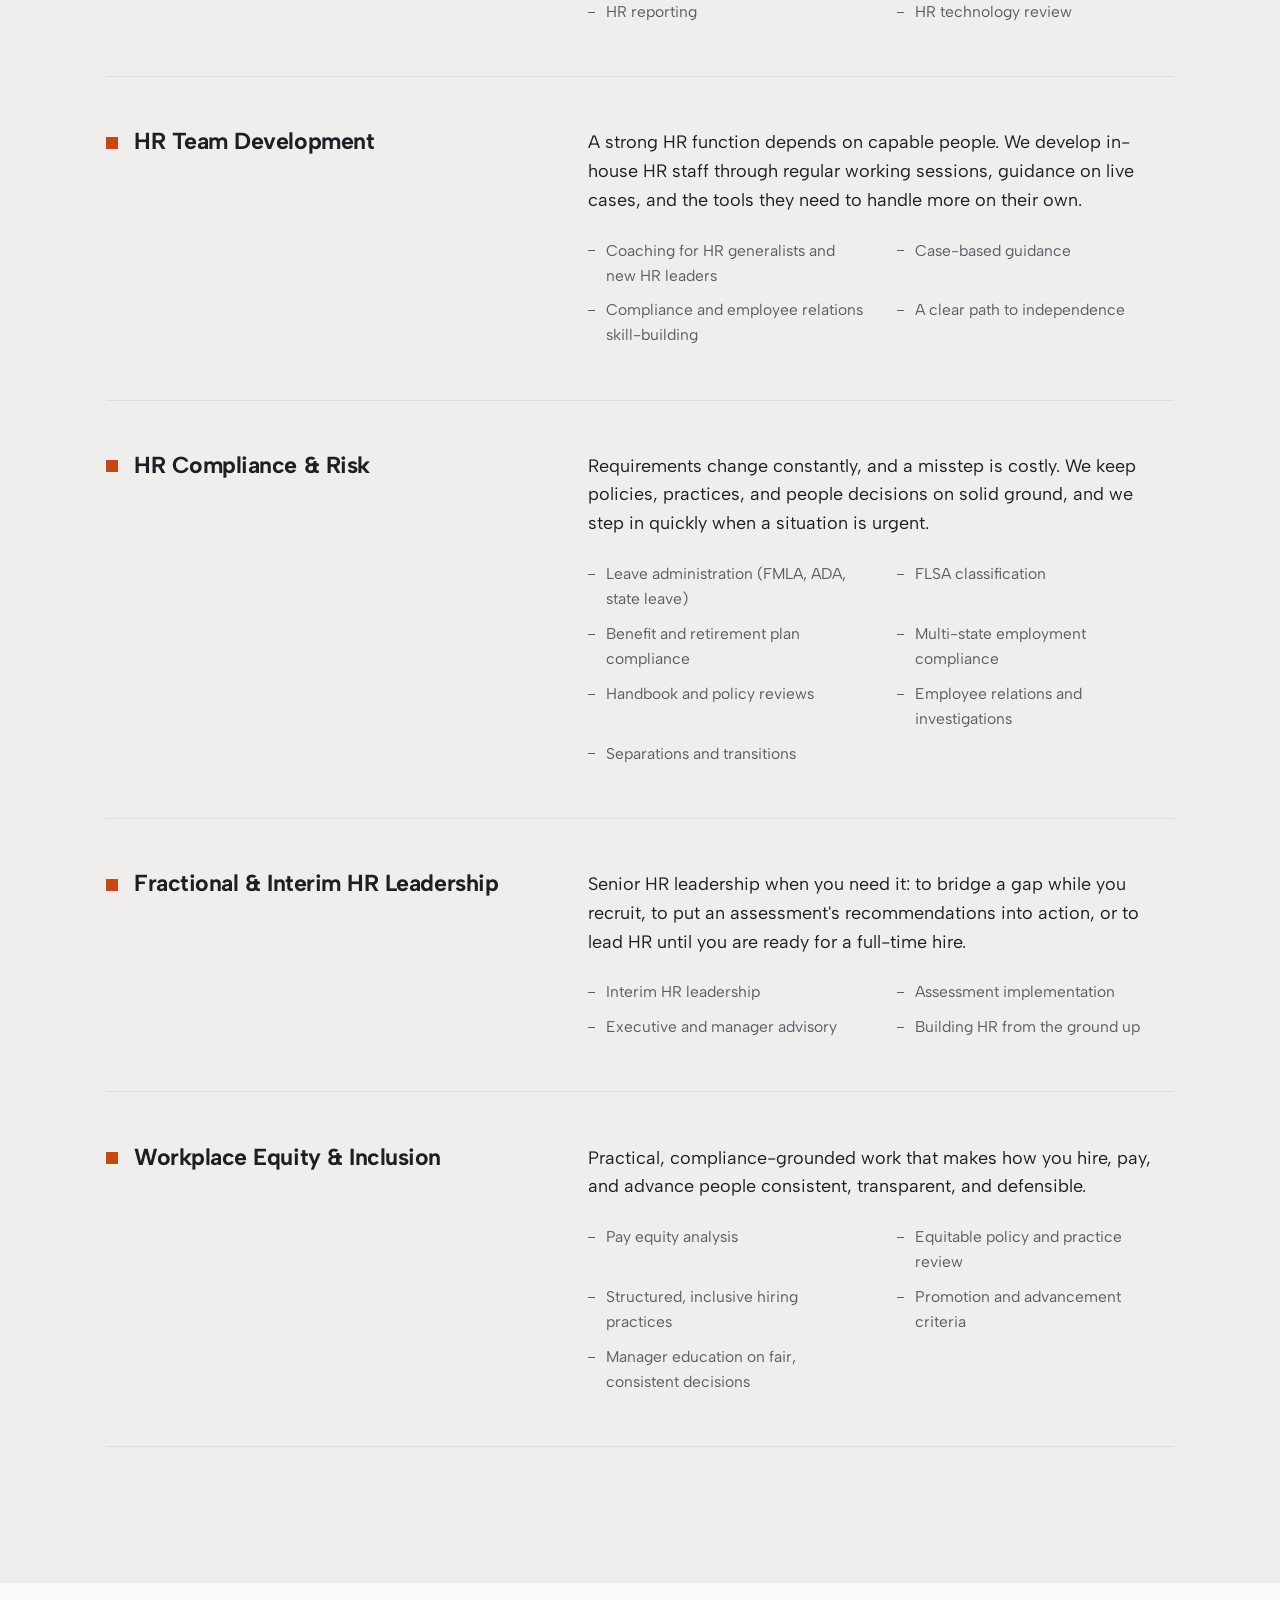
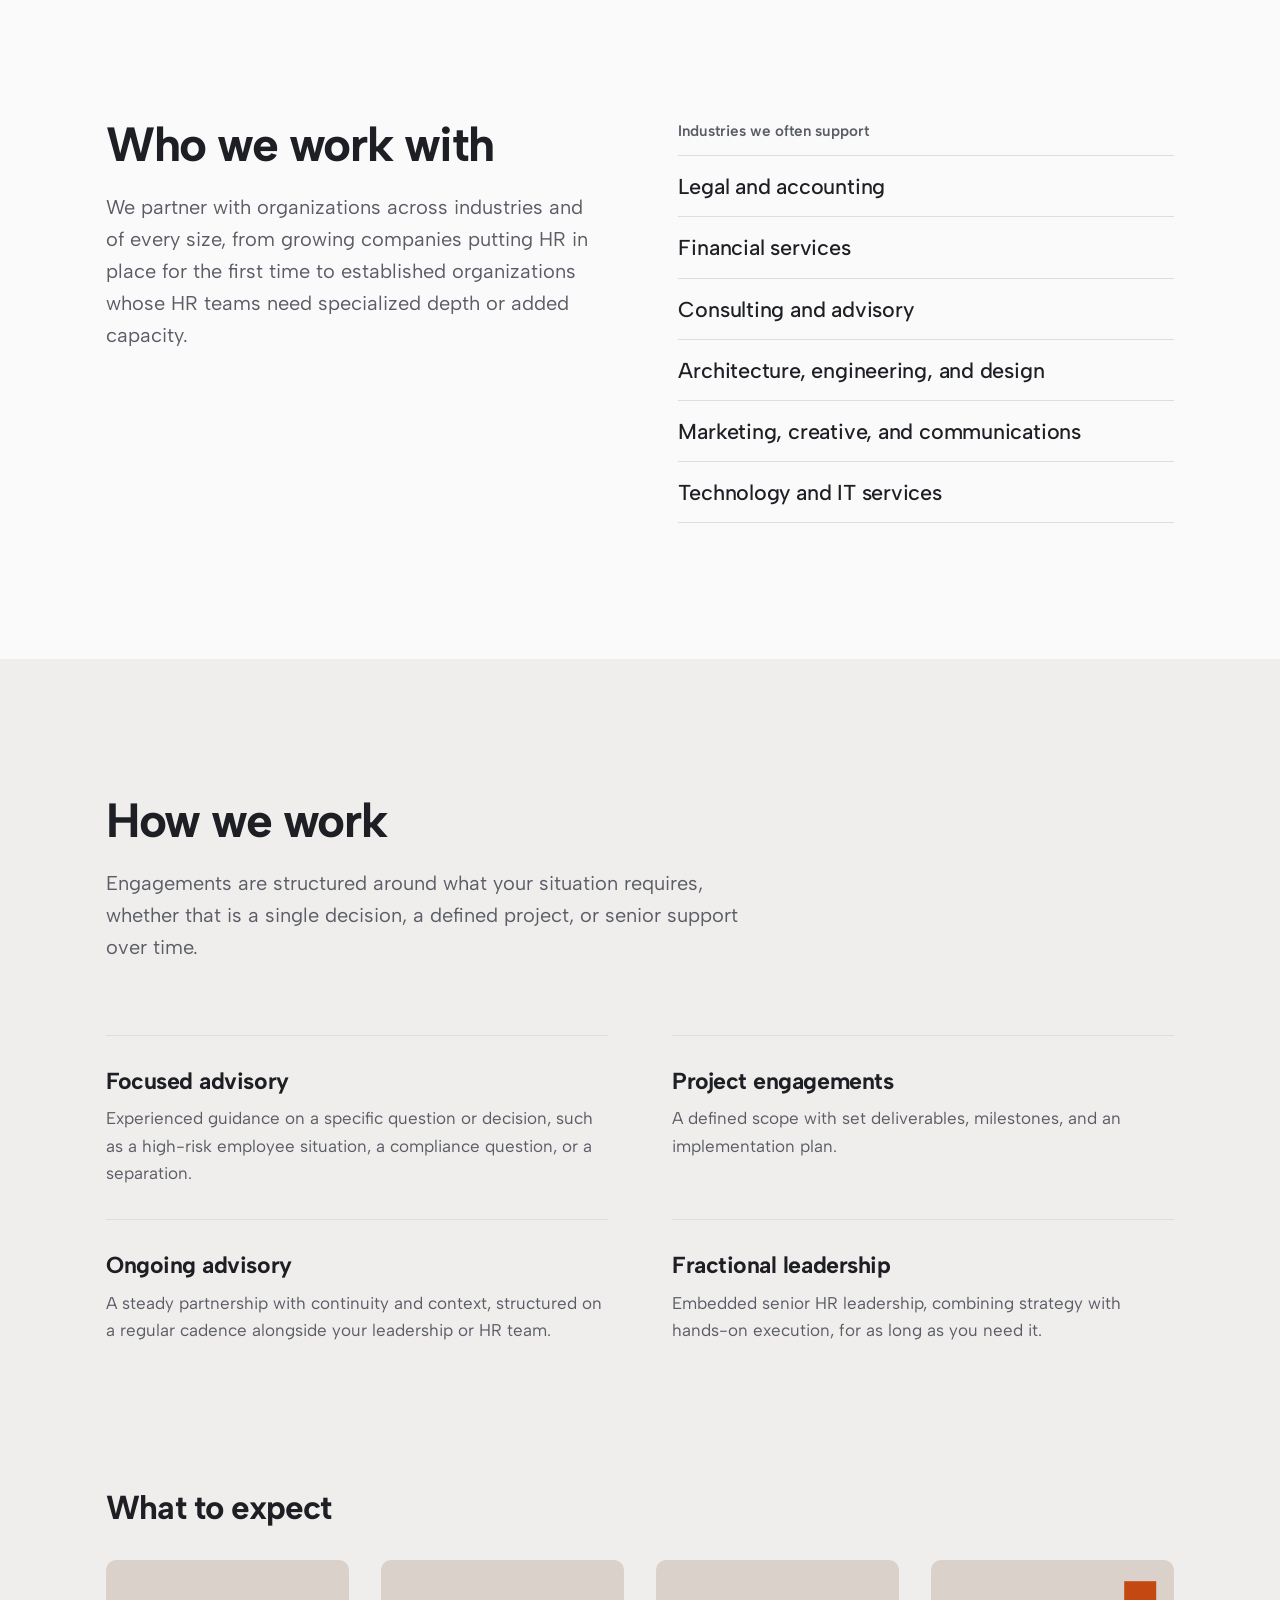
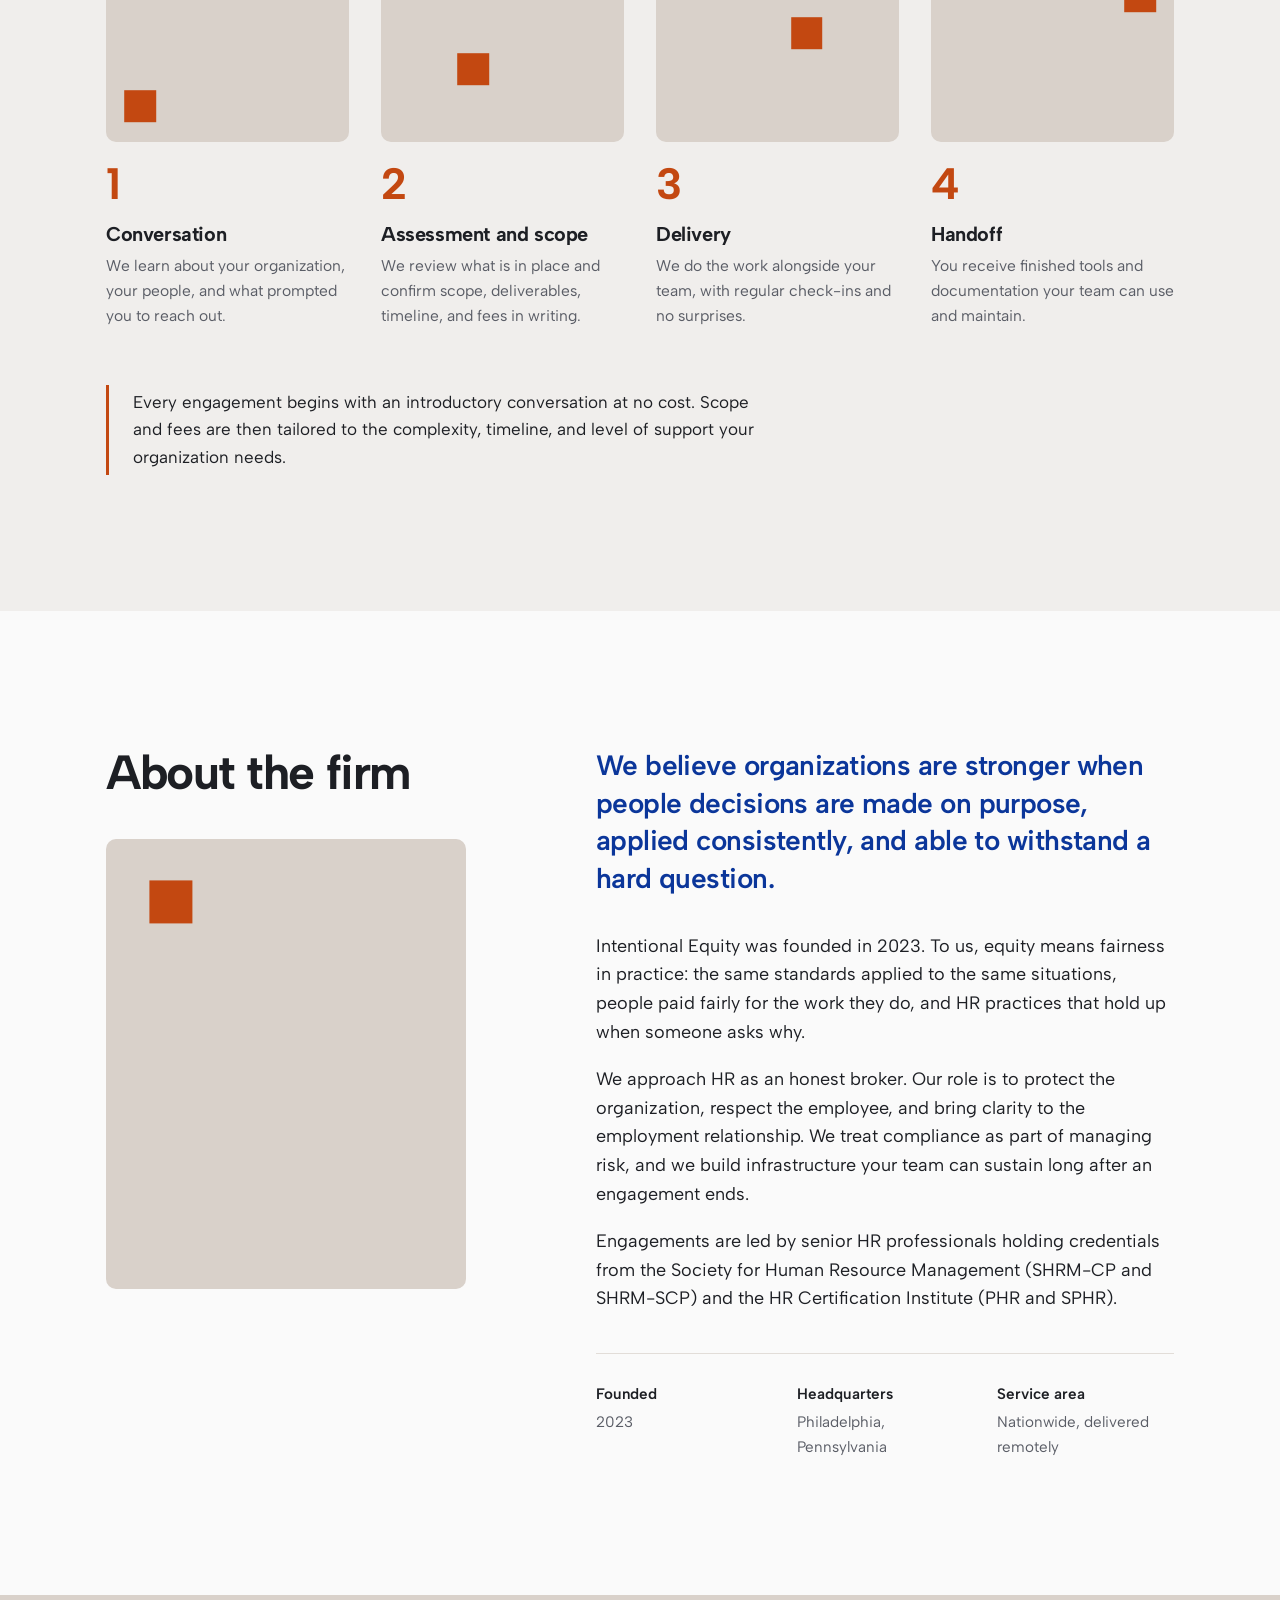
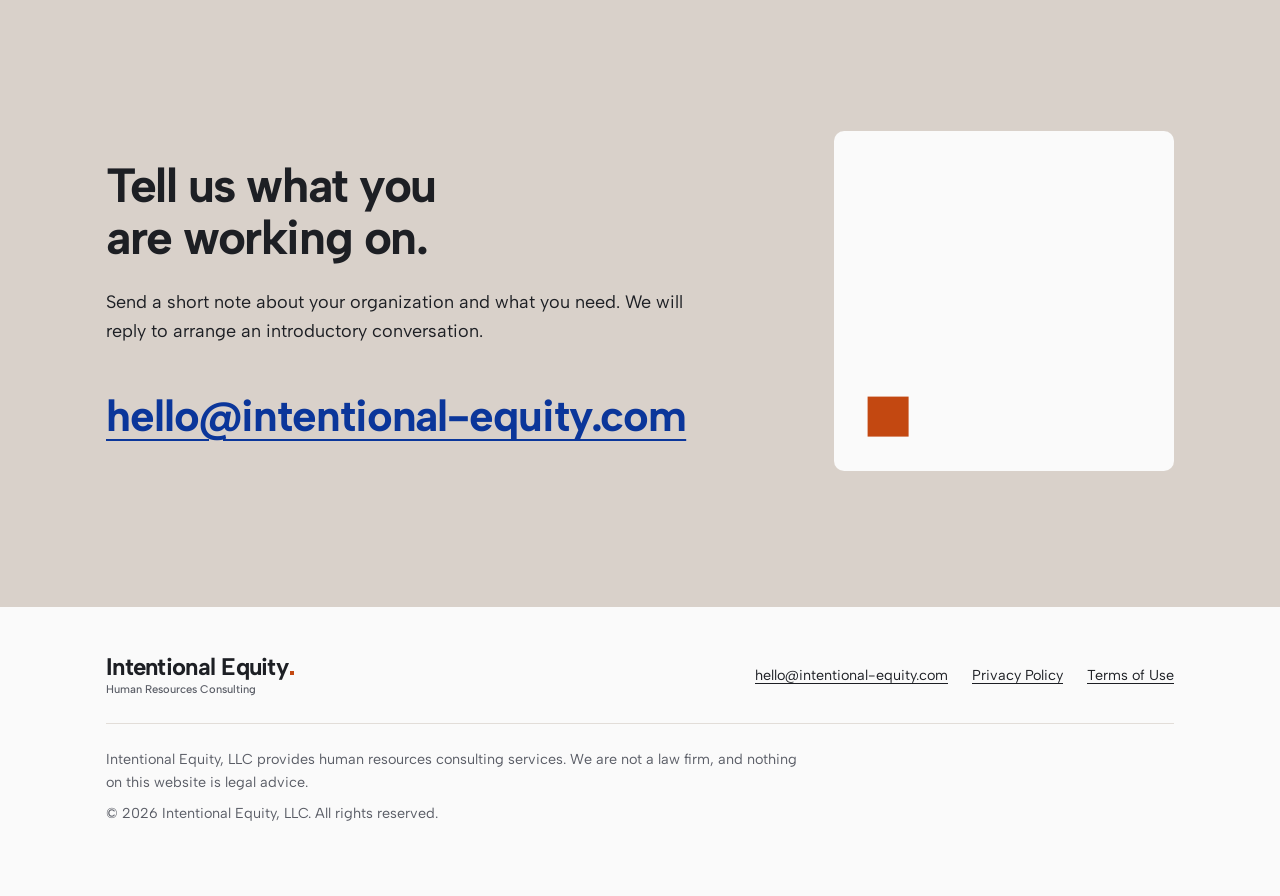
==== commit 9629c03e: "Add square motif variations (preview, not yet published) Co-Authored-By: Claude Opus 5.5 <noreply@an" ====
--- a/index.html
+++ b/index.html
@@ -90,9 +90,12 @@
     <!-- Services -->
     <section class="services" id="services" aria-labelledby="services-title">
       <div class="wrap">
-        <div class="section-head">
-          <h2 id="services-title">What we do</h2>
-          <p class="lede">Five areas of practice, each designed to leave your HR function stronger and more self-sufficient when the engagement ends.</p>
+        <div class="head-with-art">
+          <div class="section-head">
+            <h2 id="services-title">What we do</h2>
+            <p class="lede">Five areas of practice, each designed to leave your HR function stronger and more self-sufficient when the engagement ends.</p>
+          </div>
+          <div class="motif motif-wide" style="--x: 88%; --y: 22%;" aria-hidden="true"></div>
         </div>
 
         <article class="service" id="svc-optimization">
@@ -229,18 +232,22 @@
         <h3 class="process-head">What to expect</h3>
         <ol class="process">
           <li>
+            <div class="motif motif-step" style="--x: 14%; --y: 80%;" aria-hidden="true"></div>
             <h3>Conversation</h3>
             <p>We learn about your organization, your people, and what prompted you to reach out.</p>
           </li>
           <li>
+            <div class="motif motif-step" style="--x: 38%; --y: 60%;" aria-hidden="true"></div>
             <h3>Assessment and scope</h3>
             <p>We review what is in place and confirm scope, deliverables, timeline, and fees in writing.</p>
           </li>
           <li>
+            <div class="motif motif-step" style="--x: 62%; --y: 40%;" aria-hidden="true"></div>
             <h3>Delivery</h3>
             <p>We do the work alongside your team, with regular check-ins and no surprises.</p>
           </li>
           <li>
+            <div class="motif motif-step" style="--x: 86%; --y: 20%;" aria-hidden="true"></div>
             <h3>Handoff</h3>
             <p>You receive finished tools and documentation your team can use and maintain.</p>
           </li>
@@ -255,7 +262,10 @@
     <!-- About -->
     <section class="about" id="about" aria-labelledby="about-title">
       <div class="wrap about-grid">
-        <h2 id="about-title">About the firm</h2>
+        <div class="about-side">
+          <h2 id="about-title">About the firm</h2>
+          <div class="motif motif-tall" style="--x: 18%; --y: 14%;" aria-hidden="true"></div>
+        </div>
         <div class="about-body">
           <p class="pull">We believe organizations are stronger when people decisions are made on purpose, applied consistently, and able to withstand a hard question.</p>
           <p>Intentional Equity was founded in 2023. To us, equity means fairness in practice: the same standards applied to the same situations, people paid fairly for the work they do, and HR practices that hold up when someone asks why.</p>
@@ -281,10 +291,13 @@
 
     <!-- Contact -->
     <section class="contact" id="contact" aria-labelledby="contact-title">
-      <div class="wrap">
-        <h2 id="contact-title">Tell us what you are working on.</h2>
-        <p>Send a short note about your organization and what you need. We will reply to arrange an introductory conversation.</p>
-        <a class="contact-email" href="mailto:hello@intentional-equity.com?subject=Inquiry%20from%20intentional-equity.com">hello@intentional-equity.com</a>
+      <div class="wrap contact-grid">
+        <div>
+          <h2 id="contact-title">Tell us what you are working on.</h2>
+          <p>Send a short note about your organization and what you need. We will reply to arrange an introductory conversation.</p>
+          <a class="contact-email" href="mailto:hello@intentional-equity.com?subject=Inquiry%20from%20intentional-equity.com">hello@intentional-equity.com</a>
+        </div>
+        <div class="motif motif-light motif-contact" style="--x: 16%; --y: 84%;" aria-hidden="true"></div>
       </div>
     </section>
 
--- a/assets/styles.css
+++ b/assets/styles.css
@@ -97,6 +97,7 @@
   letter-spacing: -0.04em;
 }
 h2 {
+  text-wrap: balance;
   font-size: clamp(2rem, 4vw, 3rem);
   line-height: 1.08;
   letter-spacing: -0.03em;
@@ -441,6 +442,49 @@
 }
 .contact-email:hover { text-decoration-thickness: 3px; }
 
+/* ---------- Square motif ---------- */
+
+.motif {
+  position: relative;
+  background: var(--stone);
+  border-radius: 10px;
+}
+.motif::after {
+  content: "";
+  position: absolute;
+  left: var(--x, 85%);
+  top: var(--y, 85%);
+  width: var(--sq, 11%);
+  aspect-ratio: 1;
+  background: var(--terracotta);
+  transform: translate(-50%, -50%);
+}
+.motif-light { background: var(--bg); }
+.motif-wide { aspect-ratio: 16 / 9; --sq: 7%; }
+.motif-tall { aspect-ratio: 4 / 5; margin-top: 40px; max-width: 360px; --sq: 12%; }
+.motif-step { aspect-ratio: 4 / 3; margin-bottom: 20px; --sq: 13%; }
+.motif-contact { aspect-ratio: 1; --sq: 12%; }
+
+.head-with-art {
+  display: grid;
+  grid-template-columns: minmax(0, 1.3fr) minmax(0, 1fr);
+  gap: clamp(40px, 6vw, 96px);
+  align-items: start;
+  margin-bottom: clamp(48px, 6vw, 72px);
+}
+.head-with-art .section-head { margin-bottom: 0; }
+
+.contact-grid {
+  display: grid;
+  grid-template-columns: minmax(0, 1.6fr) minmax(0, 1fr);
+  gap: clamp(40px, 6vw, 96px);
+  align-items: center;
+}
+.contact-grid .motif-contact { max-width: 340px; justify-self: end; width: 100%; }
+
+.process li { display: flex; flex-direction: column; }
+.process .motif-step { order: -1; }
+
 /* ---------- Footer ---------- */
 
 .site-footer {
@@ -487,7 +531,10 @@
   .site-nav li:not(:last-child) { display: none; }
   .hero-grid { grid-template-columns: 1fr; }
   .hero-visual { aspect-ratio: 16 / 7; }
-  .service, .clients-grid, .about-grid { grid-template-columns: 1fr; }
+  .service, .clients-grid, .about-grid, .head-with-art, .contact-grid { grid-template-columns: 1fr; }
+  .motif-wide { aspect-ratio: 16 / 6; }
+  .motif-tall { display: none; }
+  .contact-grid .motif-contact { justify-self: start; max-width: none; aspect-ratio: 16 / 6; }
   .process { grid-template-columns: repeat(2, minmax(0, 1fr)); gap: 40px 32px; }
 }
 
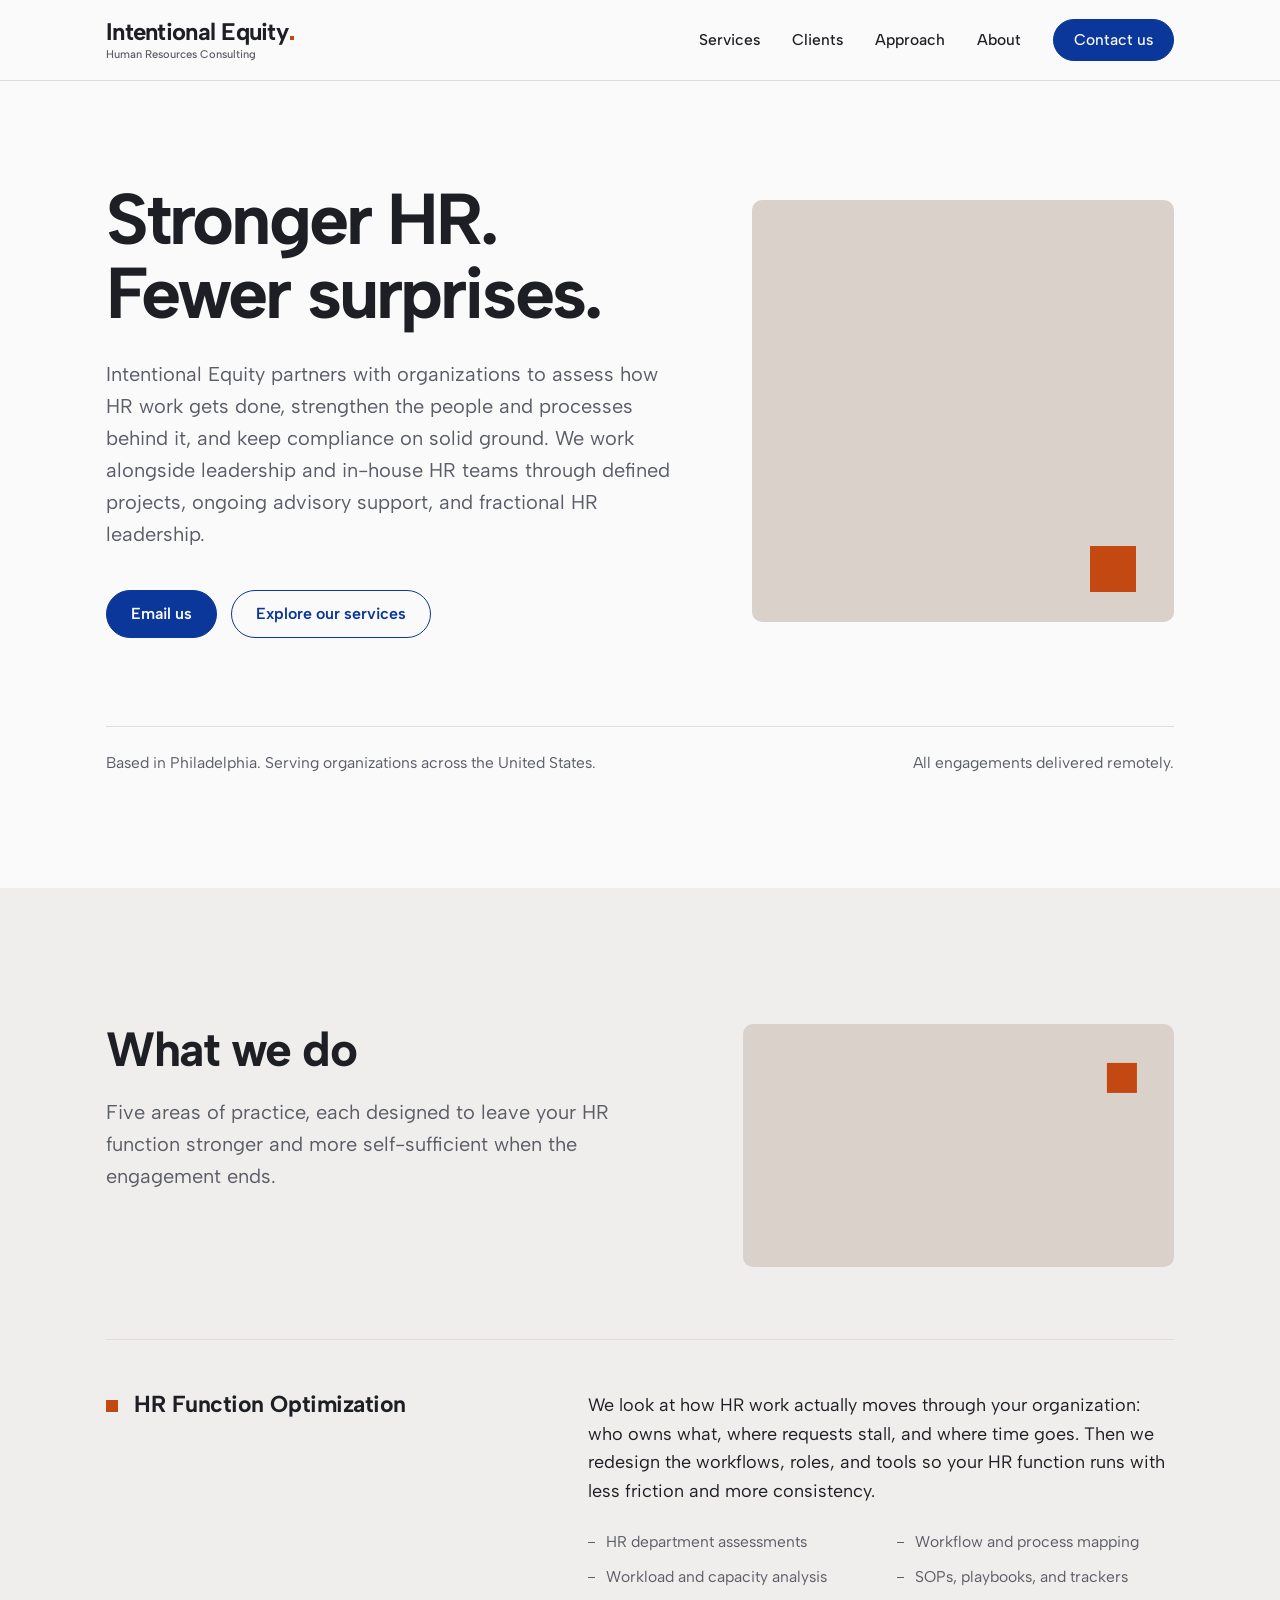
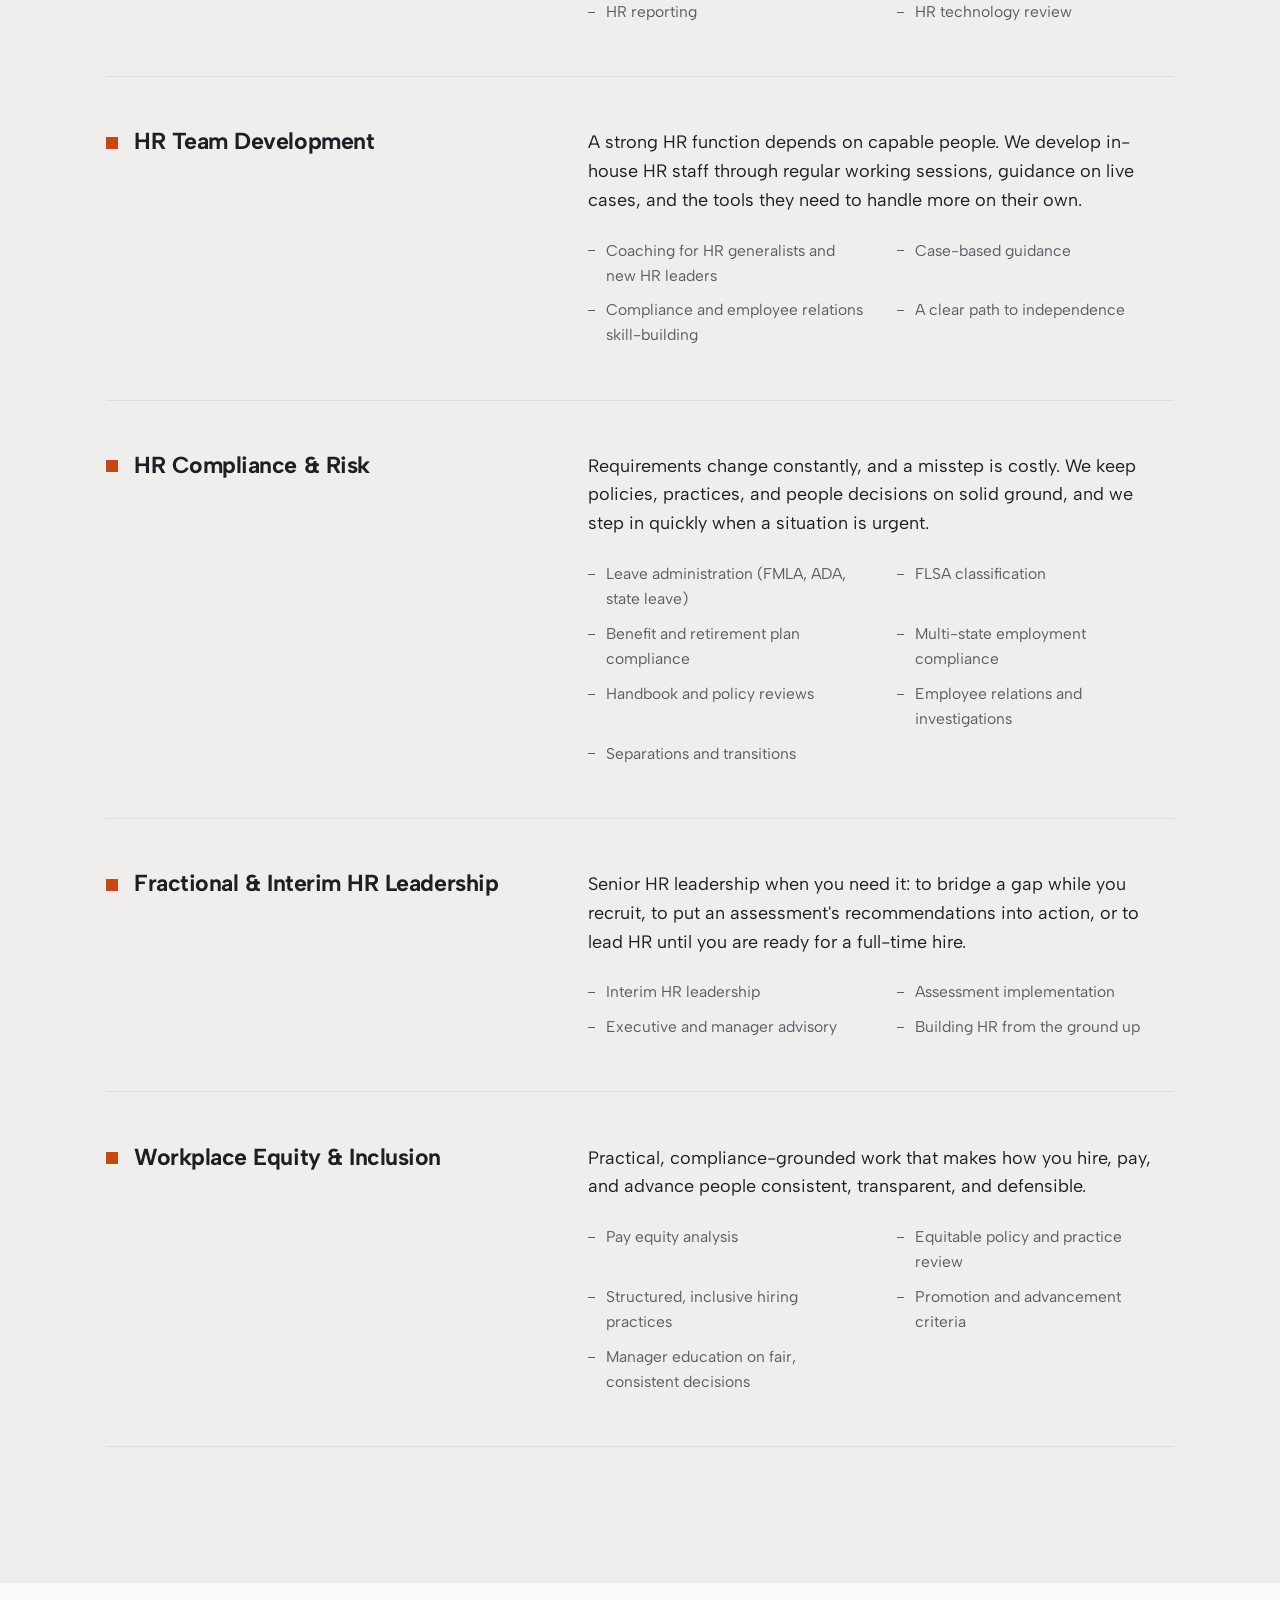
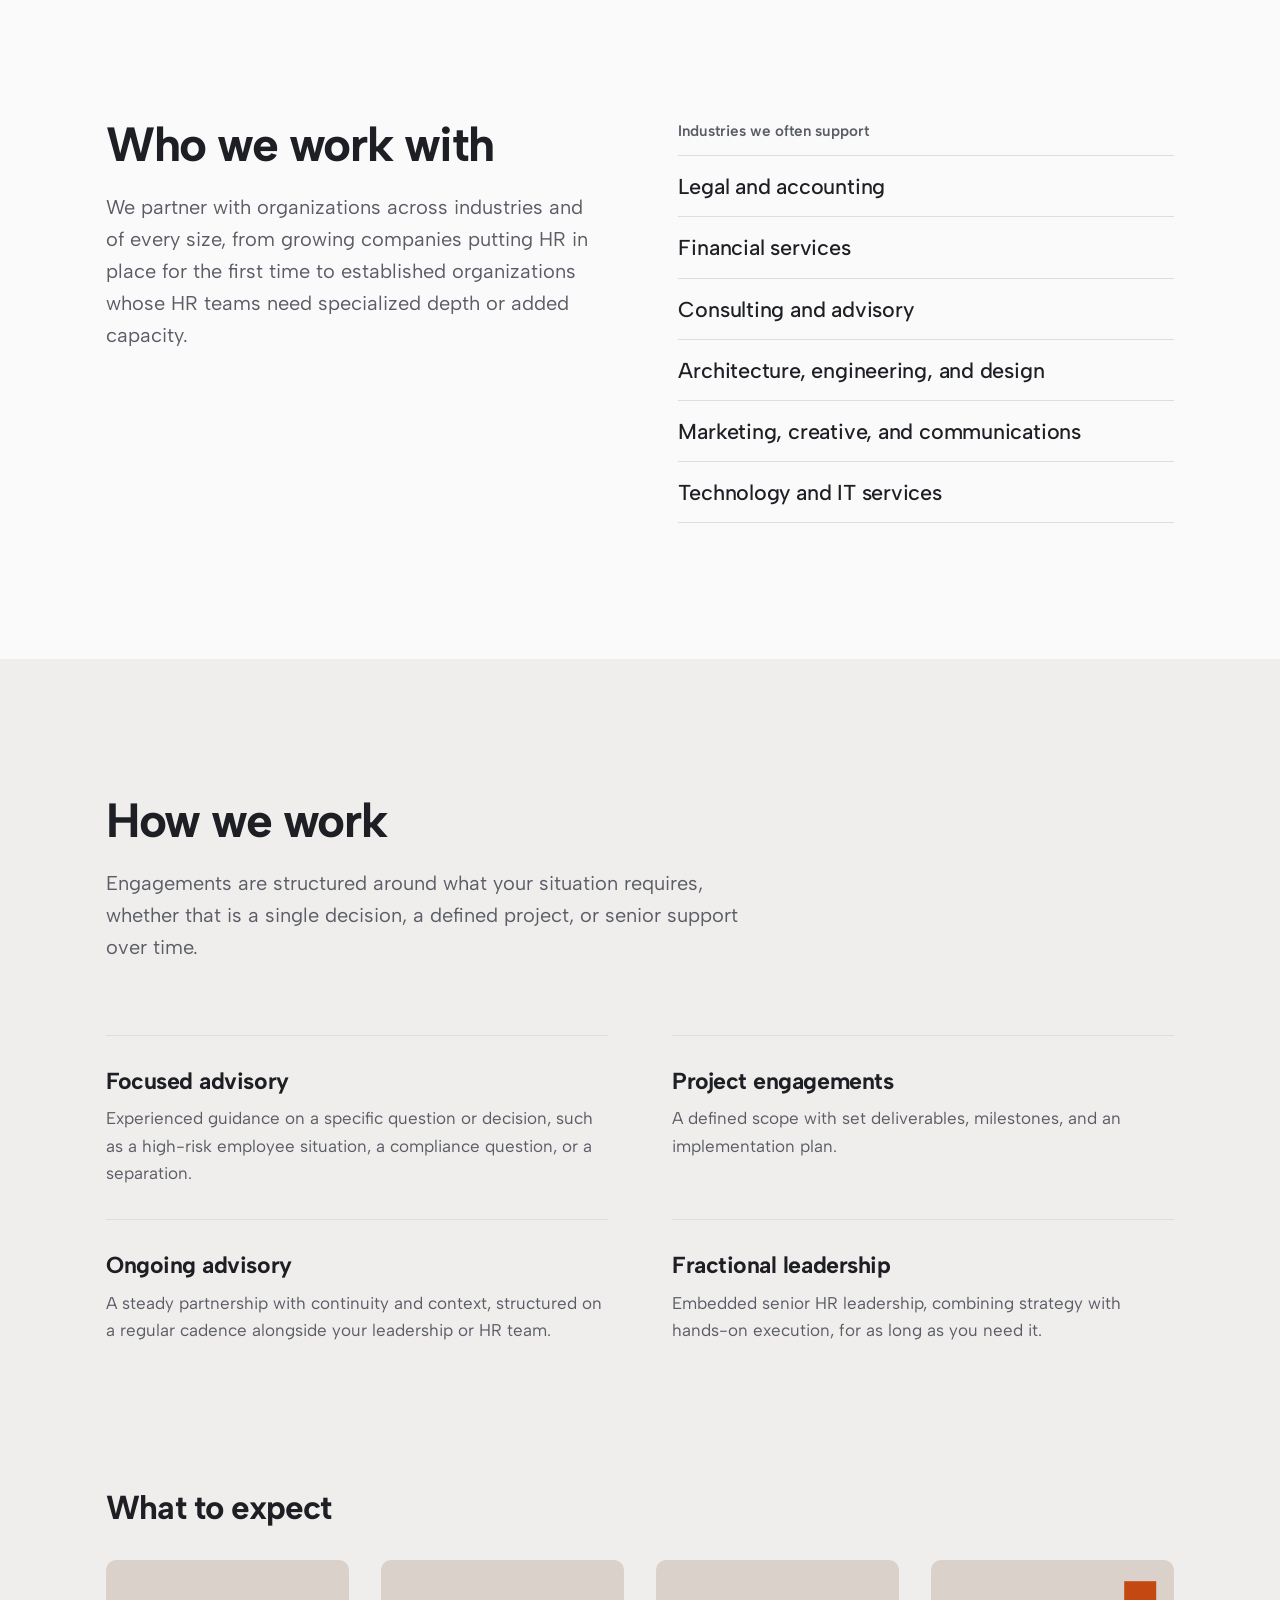
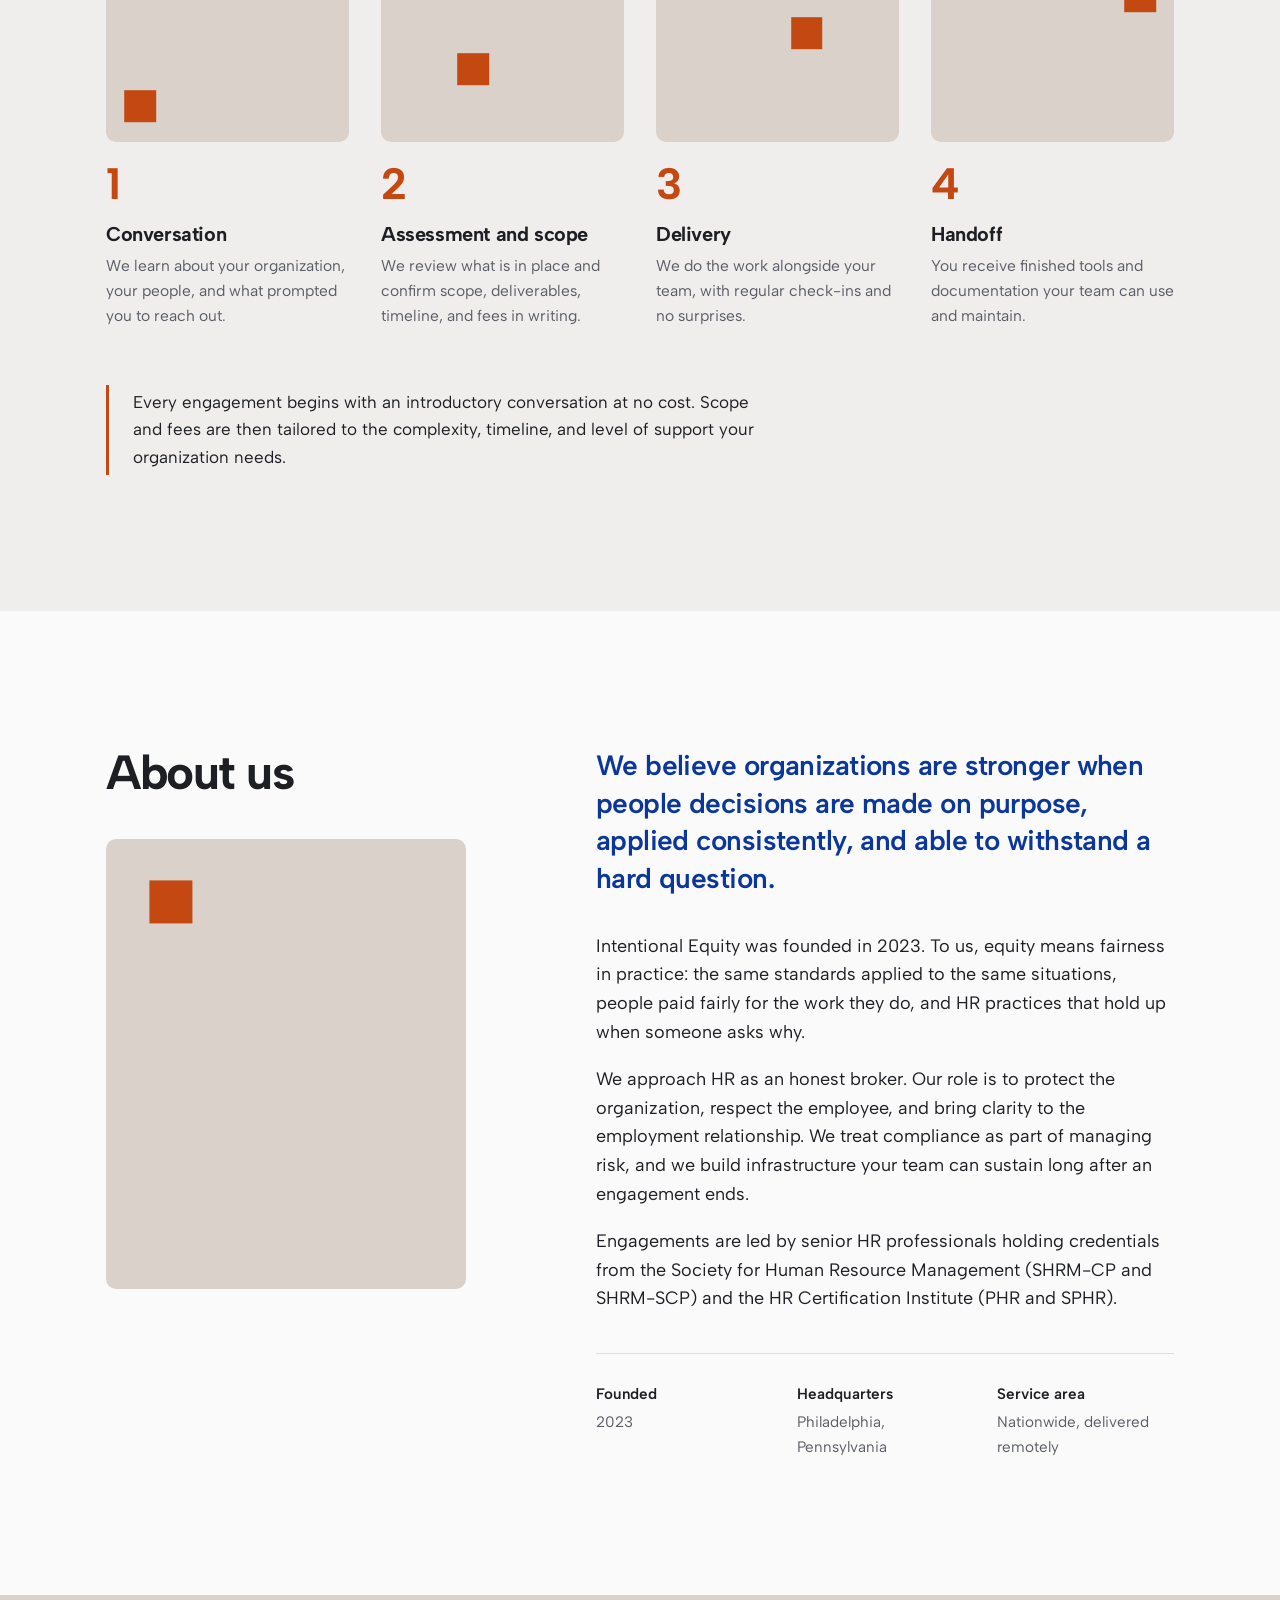
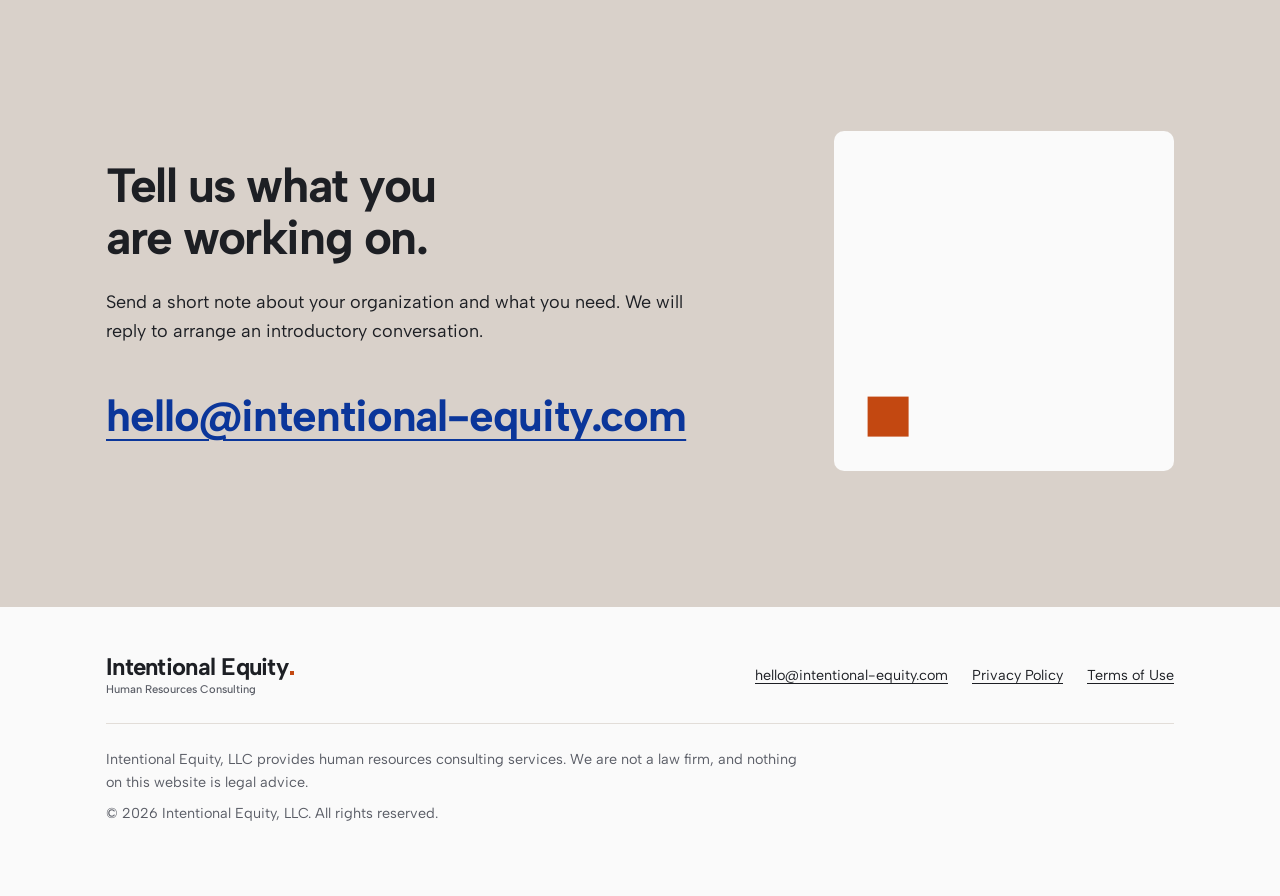
==== commit 58a86683: "Rename About section heading to About us Co-Authored-By: Claude Opus 5.5 <noreply@anthropic.com> Cla" ====
--- a/index.html
+++ b/index.html
@@ -30,7 +30,6 @@
     "name": "Intentional Equity, LLC",
     "url": "https://intentional-equity.com/",
     "logo": "https://intentional-equity.com/assets/logo/intentional-equity-logo.png",
-    "email": "hello@intentional-equity.com",
     "description": "Boutique HR consultancy providing HR function optimization, HR team development, HR compliance, fractional HR leadership, and workplace equity services.",
     "foundingDate": "2023",
     "address": {
@@ -74,7 +73,7 @@
             <h1 id="hero-title"><span>Stronger HR.</span> <span>Fewer surprises.</span></h1>
             <p class="lede">Intentional Equity partners with organizations to assess how HR work gets done, strengthen the people and processes behind it, and keep compliance on solid ground. We work alongside leadership and in-house HR teams through defined projects, ongoing advisory support, and fractional HR leadership.</p>
             <div class="hero-actions">
-              <a class="btn btn-primary" href="mailto:hello@intentional-equity.com?subject=Inquiry%20from%20intentional-equity.com">Email us</a>
+              <a class="btn btn-primary js-email" href="#contact" data-subject="Inquiry from intentional-equity.com">Email us</a>
               <a class="btn btn-ghost" href="#services">Explore our services</a>
             </div>
           </div>
@@ -263,7 +262,7 @@
     <section class="about" id="about" aria-labelledby="about-title">
       <div class="wrap about-grid">
         <div class="about-side">
-          <h2 id="about-title">About the firm</h2>
+          <h2 id="about-title">About us</h2>
           <div class="motif motif-tall" style="--x: 18%; --y: 14%;" aria-hidden="true"></div>
         </div>
         <div class="about-body">
@@ -295,7 +294,7 @@
         <div>
           <h2 id="contact-title">Tell us what you are working on.</h2>
           <p>Send a short note about your organization and what you need. We will reply to arrange an introductory conversation.</p>
-          <a class="contact-email" href="mailto:hello@intentional-equity.com?subject=Inquiry%20from%20intentional-equity.com">hello@intentional-equity.com</a>
+          <a class="contact-email js-email" href="#contact" data-subject="Inquiry from intentional-equity.com" data-show-address>hello [at] intentional-equity.com</a>
         </div>
         <div class="motif motif-light motif-contact" style="--x: 16%; --y: 84%;" aria-hidden="true"></div>
       </div>
@@ -311,7 +310,7 @@
           <span class="logo-tag">Human Resources Consulting</span>
         </a>
         <ul class="footer-links">
-          <li><a href="mailto:hello@intentional-equity.com">hello@intentional-equity.com</a></li>
+          <li><a class="js-email" href="#" data-show-address>hello [at] intentional-equity.com</a></li>
           <li><a href="privacy.html">Privacy Policy</a></li>
           <li><a href="terms.html">Terms of Use</a></li>
         </ul>
@@ -327,5 +326,6 @@
       if (y) { y.textContent = new Date().getFullYear(); }
     })();
   </script>
+  <script src="assets/email.js"></script>
 </body>
 </html>
